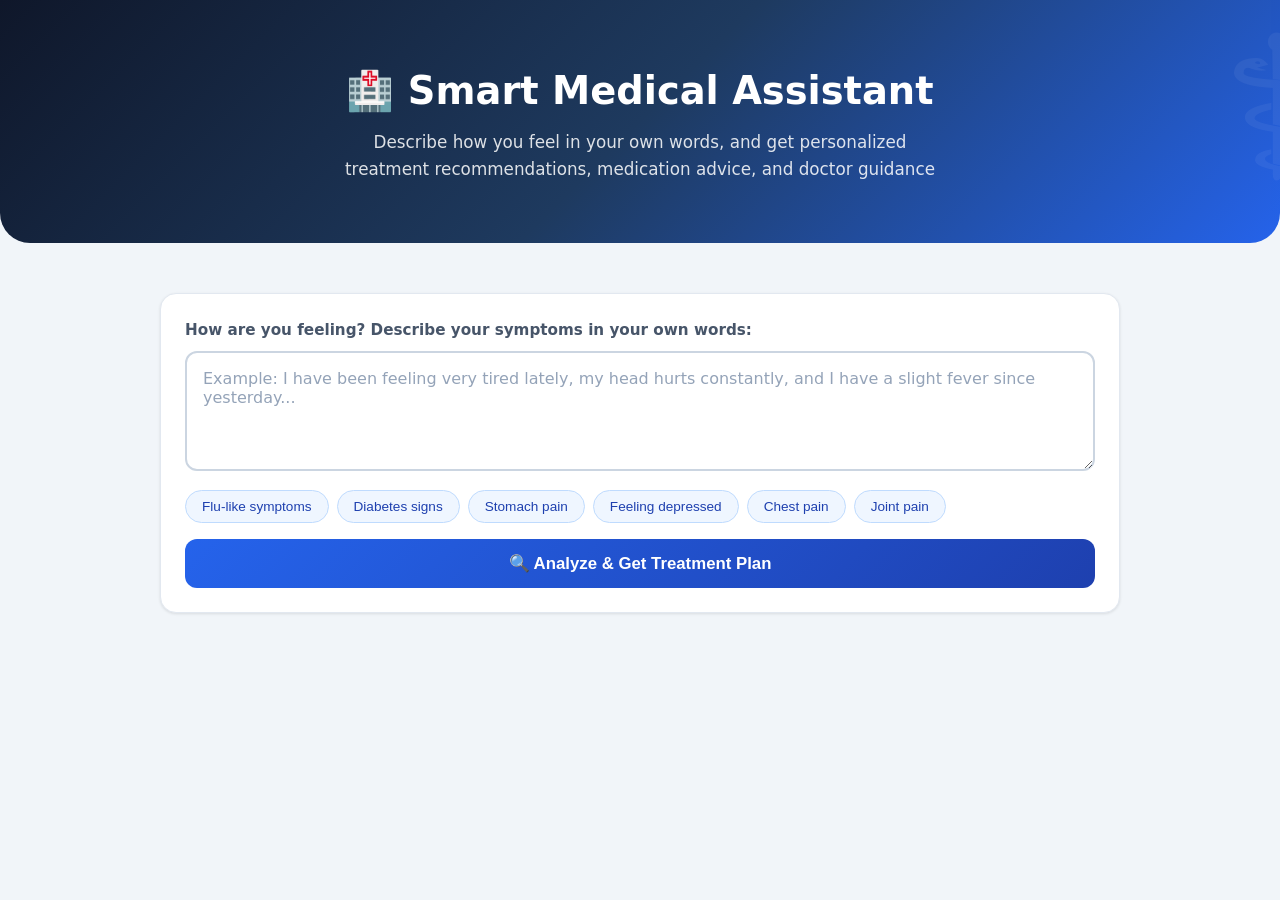
==== frontend/enhanced_demo.html @ 83e10270 "feat: enhanced medical assistant with medications, doctor recommendations, diet, home remedies, and " ====
<!DOCTYPE html>
<html lang="en">
<head>
    <meta charset="UTF-8">
    <meta name="viewport" content="width=device-width, initial-scale=1.0">
    <title>Smart Medical Assistant - Enhanced</title>
    <style>
        * { margin: 0; padding: 0; box-sizing: border-box; }
        body { font-family: 'Segoe UI', system-ui, -apple-system, sans-serif; background: #f1f5f9; color: #1e293b; line-height: 1.6; }
        .container { max-width: 1000px; margin: 0 auto; padding: 20px; }
        
        header { text-align: center; padding: 40px 20px; background: linear-gradient(135deg, #0f172a 0%, #1e3a5f 50%, #2563eb 100%); color: white; border-radius: 0 0 30px 30px; margin-bottom: 30px; position: relative; overflow: hidden; }
        header::before { content: '⚕'; position: absolute; font-size: 200px; opacity: 0.05; top: -50px; right: -50px; }
        header h1 { font-size: 2.4rem; margin-bottom: 8px; font-weight: 700; }
        header p { font-size: 1.05rem; opacity: 0.85; max-width: 600px; margin: 0 auto; }
        
        .card { background: white; border-radius: 16px; padding: 24px; box-shadow: 0 1px 3px rgba(0,0,0,0.1); margin-bottom: 20px; border: 1px solid #e2e8f0; }
        .card h2 { font-size: 1.3rem; color: #0f172a; margin-bottom: 16px; display: flex; align-items: center; gap: 8px; }
        .card h2 .icon { font-size: 1.5rem; }
        
        .input-section label { display: block; font-weight: 600; margin-bottom: 8px; color: #475569; font-size: 0.95rem; }
        .input-section textarea { width: 100%; padding: 16px; border: 2px solid #cbd5e1; border-radius: 12px; font-size: 1rem; resize: vertical; min-height: 120px; transition: all 0.2s; font-family: inherit; }
        .input-section textarea:focus { outline: none; border-color: #2563eb; box-shadow: 0 0 0 3px rgba(37,99,235,0.1); }
        .input-section textarea::placeholder { color: #94a3b8; }
        
        .examples { display: flex; gap: 8px; flex-wrap: wrap; margin-top: 12px; }
        .example-chip { background: #eff6ff; color: #1e40af; padding: 8px 16px; border-radius: 20px; font-size: 0.85rem; cursor: pointer; border: 1px solid #bfdbfe; transition: all 0.2s; font-weight: 500; }
        .example-chip:hover { background: #dbeafe; transform: translateY(-2px); box-shadow: 0 4px 12px rgba(37,99,235,0.15); }
        
        .btn { display: inline-flex; align-items: center; justify-content: center; gap: 8px; padding: 14px 32px; border: none; border-radius: 12px; font-size: 1.05rem; font-weight: 600; cursor: pointer; transition: all 0.2s; margin-top: 16px; width: 100%; }
        .btn-primary { background: linear-gradient(135deg, #2563eb, #1e40af); color: white; }
        .btn-primary:hover { transform: translateY(-2px); box-shadow: 0 10px 25px -5px rgba(37,99,235,0.4); }
        .btn:active { transform: translateY(0); }
        
        .loading { display: none; text-align: center; padding: 50px 20px; }
        .spinner { width: 56px; height: 56px; border: 4px solid #e2e8f0; border-top-color: #2563eb; border-radius: 50%; animation: spin 1s linear infinite; margin: 0 auto 20px; }
        @keyframes spin { to { transform: rotate(360deg); } }
        .loading p { color: #64748b; font-size: 1rem; }
        .loading-dots::after { content: ''; animation: dots 1.5s infinite; }
        @keyframes dots { 0%, 20% { content: '.'; } 40% { content: '..'; } 60%, 100% { content: '...'; } }
        
        .results { display: none; }
        
        .symptom-tag { display: inline-block; background: #eff6ff; color: #1e40af; padding: 6px 14px; border-radius: 20px; font-size: 0.9rem; margin: 4px; font-weight: 500; border: 1px solid #bfdbfe; }
        
        .urgency { padding: 20px; border-radius: 14px; margin-bottom: 20px; font-weight: 600; font-size: 1.05rem; display: flex; align-items: center; gap: 12px; }
        .urgency-caution { background: #d1fae5; color: #065f46; border: 1px solid #a7f3d0; }
        .urgency-warning { background: #fef3c7; color: #92400e; border: 1px solid #fde68a; }
        .urgency-urgent { background: #fee2e2; color: #991b1b; border: 1px solid #fecaca; }
        .urgency-info { background: #e0f2fe; color: #0369a1; border: 1px solid #bae6fd; }
        .urgency .icon { font-size: 1.5rem; }
        
        .prediction-list { display: flex; flex-direction: column; gap: 12px; }
        .prediction-item { display: flex; align-items: center; padding: 16px; border-radius: 14px; background: #f8fafc; border: 1px solid #e2e8f0; transition: all 0.2s; cursor: pointer; }
        .prediction-item:hover { border-color: #2563eb; background: #eff6ff; }
        .prediction-item.top { border: 2px solid #2563eb; background: linear-gradient(135deg, #eff6ff, #dbeafe); }
        .prediction-rank { width: 40px; height: 40px; border-radius: 50%; display: flex; align-items: center; justify-content: center; font-weight: 700; color: white; margin-right: 16px; font-size: 1rem; flex-shrink: 0; background: #94a3b8; }
        .prediction-rank.top { background: linear-gradient(135deg, #2563eb, #1e40af); box-shadow: 0 4px 12px rgba(37,99,235,0.3); }
        .prediction-info { flex: 1; min-width: 0; }
        .prediction-name { font-weight: 700; font-size: 1.15rem; color: #0f172a; }
        .prediction-severity { font-size: 0.85rem; margin-top: 4px; font-weight: 500; }
        .severity-Mild { color: #059669; }
        .severity-Moderate { color: #d97706; }
        .severity-Severe { color: #dc2626; }
        .severity-Chronic { color: #7c3aed; }
        .confidence-bar { width: 120px; height: 10px; background: #e2e8f0; border-radius: 5px; overflow: hidden; flex-shrink: 0; }
        .confidence-fill { height: 100%; border-radius: 5px; transition: width 0.8s ease-out; }
        .confidence-value { font-size: 0.9rem; font-weight: 700; color: #2563eb; margin-left: 10px; min-width: 45px; text-align: right; }
        
        .medication-card { background: #f0fdf4; border: 1px solid #bbf7d0; border-radius: 12px; padding: 16px; margin-bottom: 12px; }
        .medication-card h4 { color: #15803d; margin-bottom: 10px; font-size: 1rem; display: flex; align-items: center; gap: 8px; }
        .medication-table { width: 100%; border-collapse: collapse; font-size: 0.9rem; }
        .medication-table th { background: #dcfce7; color: #166534; padding: 10px; text-align: left; font-weight: 600; border-bottom: 2px solid #bbf7d0; }
        .medication-table td { padding: 10px; border-bottom: 1px solid #e2e8f0; }
        .medication-table tr:last-child td { border-bottom: none; }
        .medication-table .med-name { font-weight: 600; color: #0f172a; }
        .medication-table .med-dosage { color: #475569; font-size: 0.85rem; }
        .medication-table .med-notes { color: #64748b; font-size: 0.85rem; font-style: italic; }
        
        .doctor-card { background: #fef2f2; border: 1px solid #fecaca; border-radius: 12px; padding: 20px; margin-bottom: 16px; display: flex; align-items: flex-start; gap: 16px; }
        .doctor-card .doctor-icon { font-size: 2.5rem; flex-shrink: 0; }
        .doctor-card h4 { color: #991b1b; margin-bottom: 6px; font-size: 1.1rem; }
        .doctor-card p { color: #7f1d1d; font-size: 0.95rem; }
        .doctor-card .doctor-type { font-weight: 700; color: #dc2626; font-size: 1.15rem; margin-top: 4px; }
        
        .home-remedy-card { background: #fffbeb; border: 1px solid #fde68a; border-radius: 12px; padding: 16px; margin-bottom: 12px; }
        .home-remedy-card h4 { color: #92400e; margin-bottom: 10px; display: flex; align-items: center; gap: 8px; }
        .home-remedy-list { list-style: none; padding: 0; }
        .home-remedy-list li { padding: 8px 0; padding-left: 28px; position: relative; color: #451a03; font-size: 0.95rem; }
        .home-remedy-list li::before { content: '✓'; position: absolute; left: 0; color: #d97706; font-weight: 700; }
        
        .diet-card { display: grid; grid-template-columns: 1fr 1fr; gap: 16px; margin-bottom: 16px; }
        .diet-eat { background: #f0fdf4; border: 1px solid #bbf7d0; border-radius: 12px; padding: 16px; }
        .diet-eat h4 { color: #15803d; margin-bottom: 10px; display: flex; align-items: center; gap: 8px; }
        .diet-avoid { background: #fef2f2; border: 1px solid #fecaca; border-radius: 12px; padding: 16px; }
        .diet-avoid h4 { color: #991b1b; margin-bottom: 10px; display: flex; align-items: center; gap: 8px; }
        .diet-list { list-style: none; padding: 0; font-size: 0.9rem; }
        .diet-list li { padding: 4px 0; padding-left: 20px; position: relative; }
        .diet-eat .diet-list li::before { content: '✓'; position: absolute; left: 0; color: #16a34a; font-weight: 700; }
        .diet-avoid .diet-list li::before { content: '✗'; position: absolute; left: 0; color: #dc2626; font-weight: 700; }
        
        .description-card { background: #eff6ff; border: 1px solid #bfdbfe; border-radius: 12px; padding: 16px; margin-bottom: 16px; }
        .description-card h4 { color: #1e40af; margin-bottom: 8px; }
        .description-card p { color: #1e3a8a; font-size: 0.95rem; }
        
        .precautions-card { background: #f8fafc; border: 1px solid #e2e8f0; border-radius: 12px; padding: 16px; margin-bottom: 16px; }
        .precautions-card h4 { color: #475569; margin-bottom: 10px; display: flex; align-items: center; gap: 8px; }
        .precautions-list { display: flex; flex-wrap: wrap; gap: 8px; }
        .precaution-tag { background: #f1f5f9; color: #475569; padding: 6px 12px; border-radius: 20px; font-size: 0.85rem; border: 1px solid #e2e8f0; }
        
        .risk-factors { background: #faf5ff; border: 1px solid #e9d5ff; border-radius: 12px; padding: 16px; margin-bottom: 16px; }
        .risk-factors h4 { color: #7c3aed; margin-bottom: 10px; display: flex; align-items: center; gap: 8px; }
        .risk-factors-list { display: flex; flex-wrap: wrap; gap: 8px; }
        .risk-tag { background: #f3e8ff; color: #6b21a8; padding: 6px 12px; border-radius: 20px; font-size: 0.85rem; }
        
        .disclaimer { background: #fef2f2; border: 1px solid #fecaca; border-radius: 14px; padding: 20px; color: #991b1b; font-size: 0.95rem; text-align: center; margin-top: 20px; line-height: 1.7; }
        .disclaimer strong { display: block; margin-bottom: 6px; font-size: 1.05rem; }
        
        .no-symptoms { text-align: center; padding: 40px; color: #64748b; }
        .no-symptoms .icon { font-size: 3rem; margin-bottom: 12px; }
        
        .section-title { font-size: 0.75rem; text-transform: uppercase; letter-spacing: 0.05em; color: #94a3b8; font-weight: 600; margin-bottom: 12px; }
        
        .empty-state { text-align: center; padding: 60px 20px; color: #94a3b8; }
        .empty-state .icon { font-size: 4rem; margin-bottom: 16px; }
        .empty-state h3 { color: #64748b; margin-bottom: 8px; }
        .empty-state p { max-width: 400px; margin: 0 auto; }
        
        @media (max-width: 768px) {
            .diet-card { grid-template-columns: 1fr; }
            .prediction-item { flex-wrap: wrap; }
            .confidence-bar { order: 3; width: 100%; margin-top: 8px; }
            .confidence-value { order: 4; margin-left: 0; margin-top: 4px; }
            header h1 { font-size: 1.8rem; }
        }
    </style>
</head>
<body>
    <header>
        <div class="container">
            <h1>🏥 Smart Medical Assistant</h1>
            <p>Describe how you feel in your own words, and get personalized treatment recommendations, medication advice, and doctor guidance</p>
        </div>
    </header>

    <div class="container">
        <!-- Input Section -->
        <div class="card input-section">
            <label for="symptomInput">How are you feeling? Describe your symptoms in your own words:</label>
            <textarea id="symptomInput" placeholder="Example: I have been feeling very tired lately, my head hurts constantly, and I have a slight fever since yesterday..."></textarea>
            <div class="examples">
                <button class="example-chip" onclick="setExample('I have a high fever, severe headache, and my body aches all over. I feel very weak and tired.')">Flu-like symptoms</button>
                <button class="example-chip" onclick="setExample('I feel very thirsty all the time, I urinate a lot, and I have lost weight without trying. I also feel tired constantly.')">Diabetes signs</button>
                <button class="example-chip" onclick="setExample('I have severe pain in the lower right side of my stomach, I feel nauseous and I vomited twice. I also have a fever.')">Stomach pain</button>
                <button class="example-chip" onclick="setExample('I feel very sad all the time, I have no energy, I cannot sleep well, and I have lost interest in everything I used to enjoy.')">Feeling depressed</button>
                <button class="example-chip" onclick="setExample('I have chest pain, I feel like I cannot breathe properly, and my heart is beating very fast. I also feel dizzy.')">Chest pain</button>
                <button class="example-chip" onclick="setExample('My joints are swollen and painful, especially in the morning. My knees and hands hurt when I move them.')">Joint pain</button>
            </div>
            <button class="btn btn-primary" onclick="analyze()">🔍 Analyze & Get Treatment Plan</button>
        </div>

        <!-- Loading -->
        <div class="loading" id="loading">
            <div class="spinner"></div>
            <p>Analyzing your symptoms with AI<span class="loading-dots"></span></p>
            <p style="font-size: 0.85rem; margin-top: 8px;">Extracting symptoms, matching conditions, generating treatment recommendations</p>
        </div>

        <!-- Results -->
        <div class="results" id="results">
            <!-- Extracted Symptoms -->
            <div class="card">
                <h2><span class="icon">📝</span> Extracted Symptoms</h2>
                <div id="extractedSymptoms"></div>
                <p id="symptomConfidence" style="margin-top:12px;color:#64748b;font-size:0.9rem;"></p>
            </div>

            <!-- Urgency Alert -->
            <div id="urgencyAlert"></div>

            <!-- Top Prediction with Full Details -->
            <div class="card" id="topPredictionCard">
                <div class="section-title">Most Likely Condition</div>
                <div id="topPrediction"></div>
            </div>

            <!-- Medications -->
            <div class="card" id="medicationsCard">
                <h2><span class="icon">💊</span> Recommended Medications</h2>
                <p style="color:#64748b;font-size:0.85rem;margin-bottom:16px;">⚠️ Always consult a doctor before taking any medication. Dosages are for adults unless specified otherwise.</p>
                <div id="medicationsContent"></div>
            </div>

            <!-- Doctor Recommendation -->
            <div class="card" id="doctorCard">
                <h2><span class="icon">👨‍⚕️</span> Recommended Doctor</h2>
                <div id="doctorContent"></div>
            </div>

            <!-- Home Remedies -->
            <div class="card" id="homeRemediesCard">
                <h2><span class="icon">🏠</span> Home Remedies & Self-Care</h2>
                <div id="homeRemediesContent"></div>
            </div>

            <!-- Diet -->
            <div class="card" id="dietCard">
                <h2><span class="icon">🍎</span> Dietary Recommendations</h2>
                <div id="dietContent"></div>
            </div>

            <!-- Description & Precautions -->
            <div class="card" id="detailsCard">
                <h2><span class="icon">ℹ️</span> About This Condition</h2>
                <div id="detailsContent"></div>
            </div>

            <!-- All Predictions -->
            <div class="card" id="allPredictionsCard">
                <h2><span class="icon">📊</span> Other Possible Conditions</h2>
                <div id="allPredictions"></div>
            </div>

            <!-- Disclaimer -->
            <div class="disclaimer">
                <strong>⚠️ Medical Disclaimer</strong>
                This is an AI-powered preliminary assessment for educational purposes only. It is NOT a medical diagnosis. The medication recommendations provided are general information and should NOT be taken without consulting a qualified healthcare professional. Always seek medical advice before starting any treatment. In case of emergency, call your local emergency services immediately.
            </div>
        </div>
    </div>

<script>
const MEDICAL_DATA = {"metadata": {"source": "Kaggle (AI Health Guard, Disease and Symptoms, Medical Data) + GitHub (Medicare, Disease Prediction, ChatDoctor) + Medical References", "total_diseases": 40, "symptom_categories": 70, "last_updated": "2024"}, "diseases": {"Common Cold": {"symptoms": ["runny nose", "sneezing", "sore throat", "cough", "mild fever", "headache", "congestion", "watery eyes", "fatigue"], "severity": "Mild", "description": "A viral infection of the upper respiratory tract. Usually self-limiting within 7-10 days.", "medications": [{"name": "Paracetamol (Acetaminophen)", "dosage": "500mg", "frequency": "Every 4-6 hours", "max_per_day": "4g", "duration": "3-5 days", "notes": "For fever and headache relief"}, {"name": "Pseudoephedrine", "dosage": "60mg", "frequency": "Every 4-6 hours", "max_per_day": "240mg", "duration": "3-5 days", "notes": "For nasal congestion"}, {"name": "Dextromethorphan", "dosage": "10-20mg", "frequency": "Every 4 hours", "max_per_day": "120mg", "duration": "3-5 days", "notes": "For cough suppression"}, {"name": "Vitamin C", "dosage": "1000mg", "frequency": "Once daily", "max_per_day": "2000mg", "duration": "7-10 days", "notes": "Immune system support"}], "home_remedies": ["Drink warm fluids (ginger tea, honey lemon water)", "Gargle with warm salt water 3-4 times daily", "Use humidifier or steam inhalation", "Get plenty of rest (8-10 hours sleep)", "Stay hydrated (8-10 glasses of water daily)"], "diet": {"eat": ["Chicken soup", "Ginger tea", "Honey", "Citrus fruits", "Garlic", "Turmeric milk", "Warm broths"], "avoid": ["Dairy products (may increase mucus)", "Fried foods", "Sugary drinks", "Alcohol", "Cold beverages"]}, "doctor_type": "General Practitioner (GP)", "urgency_rules": {"see_doctor_if": ["Fever > 39°C for >3 days", "Symptoms > 10 days", "Difficulty breathing", "Chest pain", "Severe headache"], "emergency_if": ["High fever with confusion", "Difficulty breathing", "Chest tightness"]}, "precautions": ["Wash hands frequently", "Cover mouth when coughing", "Avoid close contact", "Stay hydrated", "Rest"], "risk_factors": ["Seasonal changes", "Weak immune system", "Stress", "Lack of sleep"], "age_groups": ["Children", "Adults", "Elderly"]}, "Flu": {"symptoms": ["high fever", "chills", "body aches", "fatigue", "headache", "sore throat", "cough", "weakness", "runny nose"], "severity": "Moderate", "description": "Influenza is a contagious respiratory illness caused by influenza viruses. More severe than common cold.", "medications": [{"name": "Oseltamivir (Tamiflu)", "dosage": "75mg", "frequency": "Twice daily", "max_per_day": "150mg", "duration": "5 days", "notes": "Antiviral - best within 48 hours of onset"}, {"name": "Paracetamol (Acetaminophen)", "dosage": "500mg", "frequency": "Every 4-6 hours", "max_per_day": "4g", "duration": "5-7 days", "notes": "For fever and body aches"}, {"name": "Ibuprofen", "dosage": "400mg", "frequency": "Every 6-8 hours", "max_per_day": "1200mg", "duration": "5-7 days", "notes": "For body aches and fever"}, {"name": "Zinc lozenges", "dosage": "10-15mg", "frequency": "Every 2-3 hours", "max_per_day": "100mg", "duration": "5-7 days", "notes": "May reduce duration if started early"}], "home_remedies": ["Stay in bed and rest completely for 3-5 days", "Drink warm fluids every 2 hours", "Inhale steam with eucalyptus oil", "Apply warm compress for body aches", "Honey and lemon in warm water for throat"], "diet": {"eat": ["Chicken soup/broth", "Ginger tea", "Garlic", "Citrus fruits", "Leafy greens", "Yogurt (probiotics)", "Warm water"], "avoid": ["Alcohol", "Caffeine", "Processed foods", "Dairy if mucus increases", "Cold drinks"]}, "doctor_type": "General Practitioner / Infectious Disease Specialist", "urgency_rules": {"see_doctor_if": ["Fever > 39°C for >3 days", "Symptoms worsening after 5 days", "Dehydration signs", "Underlying conditions (diabetes, heart disease)"], "emergency_if": ["Difficulty breathing or shortness of breath", "Chest pain", "Confusion or altered mental state", "Severe weakness", "Bluish lips or face"]}, "precautions": ["Annual flu vaccination", "Hand hygiene", "Avoid crowds during outbreaks", "Wear mask if coughing", "Stay home when sick"], "risk_factors": ["Age >65 or <5", "Pregnancy", "Chronic conditions", "Immunocompromised", "Healthcare workers"], "age_groups": ["Children", "Adults", "Elderly"]}, "COVID-19": {"symptoms": ["fever", "dry cough", "fatigue", "loss of taste", "loss of smell", "shortness of breath", "muscle aches", "sore throat", "headache", "chills"], "severity": "Severe", "description": "Coronavirus disease caused by SARS-CoV-2. Range from mild to severe respiratory illness.", "medications": [{"name": "Paracetamol (Acetaminophen)", "dosage": "500mg", "frequency": "Every 4-6 hours", "max_per_day": "4g", "duration": "As needed", "notes": "For fever and body aches"}, {"name": "Vitamin D3", "dosage": "2000-4000 IU", "frequency": "Once daily", "max_per_day": "4000 IU", "duration": "14 days", "notes": "Immune support"}, {"name": "Vitamin C", "dosage": "1000mg", "frequency": "Twice daily", "max_per_day": "2000mg", "duration": "14 days", "notes": "Antioxidant support"}, {"name": "Zinc", "dosage": "25-50mg", "frequency": "Once daily", "max_per_day": "50mg", "duration": "14 days", "notes": "Immune function"}], "home_remedies": ["Complete isolation for 5-7 days minimum", "Monitor oxygen levels with pulse oximeter (seek help if <92%)", "Sleep on stomach (prone position) for breathing", "Steam inhalation 3-4 times daily", "Gargle with warm salt water for throat"], "diet": {"eat": ["High protein foods (eggs, fish, chicken)", "Citrus fruits", "Ginger tea", "Turmeric milk", "Warm soups", "Nuts and seeds"], "avoid": ["Alcohol", "Smoking", "Processed foods", "Excessive sugar", "Cold drinks"]}, "doctor_type": "General Practitioner / Pulmonologist / Infectious Disease Specialist", "urgency_rules": {"see_doctor_if": ["Fever > 3 days", "Persistent cough > 2 weeks", "Underlying health conditions", "Pregnancy", "Age >60"], "emergency_if": ["Difficulty breathing", "Chest pain/pressure", "Confusion", "Inability to stay awake", "Bluish lips/face", "Oxygen saturation <92%"]}, "precautions": ["Vaccination", "Mask wearing", "Social distancing", "Hand hygiene", "Avoid crowded indoor spaces"], "risk_factors": ["Age >60", "Obesity", "Diabetes", "Heart disease", "Immunocompromised", "Pregnancy"], "age_groups": ["All ages - higher risk in elderly"]}, "Diabetes": {"symptoms": ["frequent urination", "excessive thirst", "unexplained weight loss", "fatigue", "blurred vision", "slow healing wounds", "numbness in extremities", "increased hunger"], "severity": "Chronic", "description": "Chronic condition affecting how the body processes blood sugar (glucose). Type 1 or Type 2.", "medications": [{"name": "Metformin", "dosage": "500mg", "frequency": "Twice daily with meals", "max_per_day": "2000mg", "duration": "Long-term", "notes": "First-line for Type 2 diabetes"}, {"name": "Glipizide", "dosage": "5mg", "frequency": "Once daily before breakfast", "max_per_day": "40mg", "duration": "Long-term", "notes": "Stimulates insulin release"}, {"name": "Insulin (if prescribed)", "dosage": "As prescribed", "frequency": "As prescribed", "max_per_day": "As prescribed", "duration": "Long-term", "notes": "For Type 1 or advanced Type 2"}, {"name": "Alpha-lipoic acid", "dosage": "600mg", "frequency": "Once daily", "max_per_day": "1200mg", "duration": "Long-term", "notes": "For nerve pain (neuropathy)"}], "home_remedies": ["Monitor blood glucose daily (fasting and post-meal)", "Exercise 30 minutes daily (walking, swimming)", "Maintain healthy weight (BMI 18.5-24.9)", "Check feet daily for cuts or sores", "Get 7-8 hours of quality sleep"], "diet": {"eat": ["Whole grains (oats, brown rice)", "Leafy greens", "Lean proteins (fish, chicken)", "Legumes", "Nuts (almonds, walnuts)", "Low-fat dairy", "Non-starchy vegetables"], "avoid": ["Sugary foods and drinks", "White bread/pasta", "Fried foods", "Fruit juices", "Processed snacks", "High-carb foods", "Alcohol"]}, "doctor_type": "Endocrinologist / Diabetologist", "urgency_rules": {"see_doctor_if": ["Blood sugar >250mg/dL or <70mg/dL", "Ketones in urine", "Frequent infections", "Vision changes", "Numbness/tingling in feet"], "emergency_if": ["Blood sugar >400mg/dL", "Signs of diabetic ketoacidosis (nausea, vomiting, abdominal pain, fruity breath)", "Severe dehydration", "Confusion or loss of consciousness"]}, "precautions": ["Regular blood sugar monitoring", "Balanced diet", "Regular exercise", "Foot care", "Annual eye exams", "Dental checkups"], "risk_factors": ["Family history", "Obesity", "Sedentary lifestyle", "Age >45", "PCOS", "Gestational diabetes history"], "age_groups": ["Adults (Type 2)", "Can occur at any age (Type 1)"]}, "Hypertension": {"symptoms": ["headache", "dizziness", "shortness of breath", "chest pain", "nosebleeds", "vision problems", "flushing", "irregular heartbeat"], "severity": "Chronic", "description": "High blood pressure (≥130/80 mmHg) that can lead to heart disease, stroke, and kidney failure.", "medications": [{"name": "Amlodipine", "dosage": "5mg", "frequency": "Once daily", "max_per_day": "10mg", "duration": "Long-term", "notes": "Calcium channel blocker"}, {"name": "Lisinopril", "dosage": "10mg", "frequency": "Once daily", "max_per_day": "40mg", "duration": "Long-term", "notes": "ACE inhibitor"}, {"name": "Losartan", "dosage": "50mg", "frequency": "Once daily", "max_per_day": "100mg", "duration": "Long-term", "notes": "ARB - if ACE inhibitor causes cough"}, {"name": "Hydrochlorothiazide", "dosage": "12.5-25mg", "frequency": "Once daily", "max_per_day": "50mg", "duration": "Long-term", "notes": "Diuretic - reduces fluid retention"}], "home_remedies": ["Monitor blood pressure daily at home", "Reduce salt intake to <5g/day", "Exercise 150 minutes/week (moderate intensity)", "Practice deep breathing/meditation for stress", "Maintain healthy weight (lose 5-10% if overweight)"], "diet": {"eat": ["DASH diet foods", "Leafy greens (spinach, kale)", "Bananas (potassium)", "Oats", "Garlic", "Beetroot", "Fatty fish (salmon, mackerel)", "Berries"], "avoid": ["Salt (sodium >5g/day)", "Processed foods", "Canned soups", "Pickles", "Alcohol", "Caffeine (excessive)", "Red meat", "Fried foods"]}, "doctor_type": "Cardiologist / General Physician", "urgency_rules": {"see_doctor_if": ["BP >140/90 consistently", "Headaches becoming frequent", "Vision changes", "New chest discomfort"], "emergency_if": ["BP >180/120 (Hypertensive crisis)", "Chest pain", "Severe headache with confusion", "Shortness of breath", "Seizures"]}, "precautions": ["Regular BP monitoring", "Low sodium diet", "Regular exercise", "Weight management", "Limit alcohol", "Stress management"], "risk_factors": ["Family history", "Obesity", "High salt intake", "Sedentary lifestyle", "Smoking", "Age >55", "Chronic kidney disease", "Sleep apnea"], "age_groups": ["Adults >30", "Elderly"]}, "Migraine": {"symptoms": ["severe headache", "nausea", "vomiting", "sensitivity to light", "sensitivity to sound", "visual aura", "throbbing pain", "neck stiffness"], "severity": "Moderate", "description": "Neurological condition with recurrent moderate to severe headaches, often one-sided.", "medications": [{"name": "Sumatriptan", "dosage": "50-100mg", "frequency": "At onset of migraine", "max_per_day": "200mg", "duration": "As needed", "notes": "Triptan - best taken at first sign"}, {"name": "Ibuprofen", "dosage": "400mg", "frequency": "At onset", "max_per_day": "1200mg", "duration": "As needed", "notes": "NSAID for pain relief"}, {"name": "Prochlorperazine", "dosage": "5mg", "frequency": "For nausea", "max_per_day": "15mg", "duration": "As needed", "notes": "Anti-nausea"}, {"name": "Magnesium supplement", "dosage": "400mg", "frequency": "Daily", "max_per_day": "400mg", "duration": "Long-term", "notes": "Prevention - may reduce frequency"}], "home_remedies": ["Lie down in a dark, quiet room immediately", "Apply cold or warm compress to head/neck", "Drink caffeine (coffee/tea) at onset - may help", "Massage temples and neck muscles", "Practice relaxation techniques (deep breathing)"], "diet": {"eat": ["Magnesium-rich foods (spinach, almonds)", "Ginger (anti-nausea)", "Whole grains", "Hydrating foods (cucumber, watermelon)", "Omega-3 fatty fish"], "avoid": ["Aged cheeses", "Chocolate", "Caffeine (excessive or withdrawal)", "Alcohol (especially red wine)", "Processed meats (nitrates)", "Monosodium glutamate (MSG)", "Artificial sweeteners", "Skipped meals"]}, "doctor_type": "Neurologist", "urgency_rules": {"see_doctor_if": ["Migraines >4 times/month", "New onset after age 50", "Migraines lasting >72 hours", "Aura symptoms lasting >1 hour"], "emergency_if": ["Thunderclap headache (sudden, worst ever)", "Headache with fever and stiff neck", "Headache after head injury", "Headache with confusion, weakness, or vision loss"]}, "precautions": ["Identify and avoid triggers", "Regular sleep schedule", "Stay hydrated", "Manage stress", "Limit caffeine", "Regular exercise"], "risk_factors": ["Family history", "Female gender", "Hormonal changes", "Stress", "Certain foods", "Sleep changes"], "age_groups": ["Adults 20-40", "Women more common"]}, "Asthma": {"symptoms": ["wheezing", "shortness of breath", "chest tightness", "coughing", "difficulty breathing", "rapid breathing", "trouble sleeping due to breathing"], "severity": "Chronic", "description": "Chronic respiratory condition with airway inflammation and constriction, causing breathing difficulty.", "medications": [{"name": "Albuterol (Rescue inhaler)", "dosage": "90mcg", "frequency": "2 puffs every 4-6 hours as needed", "max_per_day": "12 puffs", "duration": "As needed", "notes": "Quick relief for acute attacks"}, {"name": "Fluticasone (Controller inhaler)", "dosage": "44-220mcg", "frequency": "2 puffs twice daily", "max_per_day": "As prescribed", "duration": "Long-term", "notes": "Corticosteroid - prevents attacks"}, {"name": "Montelukast", "dosage": "10mg", "frequency": "Once daily at bedtime", "max_per_day": "10mg", "duration": "Long-term", "notes": "Leukotriene receptor antagonist"}, {"name": "Prednisone (for severe attacks)", "dosage": "40mg", "frequency": "Once daily for 5 days", "max_per_day": "60mg", "duration": "Short course only", "notes": "Oral corticosteroid - emergency use"}], "home_remedies": ["Use peak flow meter daily to monitor lung function", "Practice diaphragmatic breathing exercises", "Use air purifier with HEPA filter", "Keep humidity at 30-50%", "Avoid tobacco smoke completely"], "diet": {"eat": ["Foods rich in vitamin C (citrus, bell peppers)", "Vitamin E (nuts, seeds)", "Omega-3 fatty fish", "Magnesium-rich foods", "Apples (quercetin)", "Ginger (anti-inflammatory)"], "avoid": ["Sulfites (preserved foods, wine)", "Dairy (if increases mucus)", "Foods causing allergies", "Cold beverages during attacks", "Fried foods"]}, "doctor_type": "Pulmonologist / Allergist", "urgency_rules": {"see_doctor_if": ["Using rescue inhaler >2 times/week", "Nighttime symptoms >2 times/month", "Asthma interfering with daily activities", "Peak flow <80% of personal best"], "emergency_if": ["Severe shortness of breath", "Lips/fingernails turning blue", "Cannot speak full sentences", "Rescue inhaler not helping after 15 minutes", "Chest feels tight and won't relax"]}, "precautions": ["Always carry rescue inhaler", "Avoid known triggers", "Get flu vaccine annually", "Regular checkups", "Use controller medication daily"], "risk_factors": ["Family history", "Allergies", "Obesity", "Smoking/exposure", "Air pollution", "Respiratory infections as child"], "age_groups": ["Children", "Adults"]}, "Pneumonia": {"symptoms": ["high fever", "chills", "productive cough", "chest pain", "shortness of breath", "rapid breathing", "fatigue", "confusion", "sweating", "loss of appetite"], "severity": "Severe", "description": "Infection causing inflammation in air sacs of the lungs, which may fill with fluid or pus.", "medications": [{"name": "Amoxicillin", "dosage": "500mg", "frequency": "Three times daily", "max_per_day": "3g", "duration": "7-10 days", "notes": "First-line antibiotic for bacterial pneumonia"}, {"name": "Azithromycin", "dosage": "500mg", "frequency": "Once daily", "max_per_day": "500mg", "duration": "5 days", "notes": "For atypical pneumonia or penicillin allergy"}, {"name": "Paracetamol", "dosage": "500mg", "frequency": "Every 4-6 hours", "max_per_day": "4g", "duration": "As needed", "notes": "For fever and chest pain"}, {"name": "Guaifenesin", "dosage": "200-400mg", "frequency": "Every 4 hours", "max_per_day": "2400mg", "duration": "7-10 days", "notes": "Expectorant - helps clear mucus"}], "home_remedies": ["Complete bed rest for 5-7 days", "Drink fluids to thin mucus (warm water, herbal tea)", "Use humidifier or steam inhalation", "Sleep with head elevated (2-3 pillows)", "Deep breathing exercises every 2 hours while awake"], "diet": {"eat": ["High protein foods (eggs, lean meat)", "Warm soups and broths", "Citrus fruits (vitamin C)", "Garlic (antibacterial)", "Ginger tea", "Honey in warm water"], "avoid": ["Cold beverages", "Dairy if mucus increases", "Alcohol", "Smoking", "Fried/greasy foods", "Sugary foods"]}, "doctor_type": "Pulmonologist / General Physician", "urgency_rules": {"see_doctor_if": ["Fever >39°C for >3 days", "Cough with blood", "Chest pain worsening", "Age >65 or <5", "Existing lung/heart conditions"], "emergency_if": ["Severe difficulty breathing", "Bluish lips or face", "Confusion or altered mental state", "Very low blood pressure", "Rapid heart rate >120"]}, "precautions": ["Pneumococcal vaccination", "Flu vaccination", "Hand hygiene", "Avoid smoking", "Strengthen immune system"], "risk_factors": ["Age >65 or <2", "Chronic lung disease", "Diabetes", "Heart disease", "Immunocompromised", "Smoking"], "age_groups": ["Elderly", "Young children", "Adults with risk factors"]}, "Appendicitis": {"symptoms": ["severe abdominal pain (lower right)", "nausea", "vomiting", "loss of appetite", "fever", "constipation", "abdominal bloating", "rebound tenderness"], "severity": "Severe", "description": "Inflammation of the appendix. Medical emergency requiring prompt surgical removal.", "medications": [{"name": "Note: Surgery is primary treatment", "dosage": "N/A", "frequency": "N/A", "max_per_day": "N/A", "duration": "N/A", "notes": "Appendectomy (surgical removal) is required"}, {"name": "IV antibiotics (pre/post surgery)", "dosage": "As prescribed", "frequency": "As prescribed", "max_per_day": "As prescribed", "duration": "3-7 days", "notes": "Cefotaxime + Metronidazole typically"}, {"name": "Paracetamol (for pain pre-surgery)", "dosage": "500mg", "frequency": "Every 6 hours", "max_per_day": "3g", "duration": "Until surgery", "notes": "Avoid NSAIDs before surgery"}, {"name": "Morphine (hospital setting)", "dosage": "As prescribed", "frequency": "As prescribed", "max_per_day": "As prescribed", "duration": "Hospital only", "notes": "For severe pain control"}], "home_remedies": ["DO NOT attempt home treatment - this is a medical emergency", "Do NOT eat or drink (nil per os) if appendicitis suspected", "Do NOT take laxatives or enemas", "Do NOT apply heat to abdomen", "Go to emergency room immediately"], "diet": {"eat": ["Nothing until surgery", "Post-surgery: clear liquids, then soft foods", "Gradual return to normal diet"], "avoid": ["All food/drink before surgery", "Heavy foods post-surgery (first 48 hours)", "Constipating foods", "Alcohol"]}, "doctor_type": "General Surgeon / Emergency Medicine", "urgency_rules": {"see_doctor_if": ["GO TO EMERGENCY ROOM IMMEDIATELY"], "emergency_if": ["Severe abdominal pain especially lower right", "Fever with abdominal pain", "Nausea/vomiting with severe abdominal pain", "Rigid abdomen"]}, "precautions": ["Seek immediate medical attention", "Do not delay", "Do not eat or drink", "No home remedies"], "risk_factors": ["Age 10-30", "Male", "Family history"], "age_groups": ["Children", "Young adults"]}, "Depression": {"symptoms": ["persistent sadness", "loss of interest", "fatigue", "sleep changes", "appetite changes", "difficulty concentrating", "feelings of worthlessness", "thoughts of death", "anxiety", "irritability"], "severity": "Moderate", "description": "Mood disorder causing persistent sadness and loss of interest, affecting daily functioning.", "medications": [{"name": "Sertraline (SSRI)", "dosage": "50mg", "frequency": "Once daily morning", "max_per_day": "200mg", "duration": "6-12 months minimum", "notes": "First-line antidepressant"}, {"name": "Escitalopram (SSRI)", "dosage": "10mg", "frequency": "Once daily morning", "max_per_day": "20mg", "duration": "6-12 months minimum", "notes": "Well-tolerated SSRI"}, {"name": "Bupropion (NDRI)", "dosage": "150mg", "frequency": "Once daily morning", "max_per_day": "450mg", "duration": "6-12 months minimum", "notes": "If sexual side effects from SSRIs"}, {"name": "Vitamin D3", "dosage": "2000 IU", "frequency": "Once daily", "max_per_day": "4000 IU", "duration": "Long-term", "notes": "May help seasonal depression"}], "home_remedies": ["Exercise 30 minutes daily (releases endorphins)", "Maintain regular sleep schedule (7-9 hours)", "Practice mindfulness meditation 10-20 min daily", "Journal thoughts and feelings daily", "Spend time outdoors in sunlight", "Connect with friends/family regularly"], "diet": {"eat": ["Omega-3 fatty fish (salmon, sardines)", "Dark leafy greens (folate)", "Nuts and seeds (magnesium)", "Berries (antioxidants)", "Whole grains", "Bananas (tryptophan)", "Dark chocolate (moderate)"], "avoid": ["Alcohol", "Excessive caffeine", "Sugar and processed foods", "Trans fats", "High-sodium foods"]}, "doctor_type": "Psychiatrist / Clinical Psychologist", "urgency_rules": {"see_doctor_if": ["Symptoms >2 weeks", "Interfering with work/relationships", "Sleep problems persistent", "Loss of appetite >1 week"], "emergency_if": ["Thoughts of self-harm or suicide", "Suicide plan or intent", "Unable to care for self", "Hearing voices or hallucinations", "Severe agitation or restlessness"]}, "precautions": ["Regular therapy sessions", "Medication compliance", "Social support", "Avoid alcohol", "Monitor mood changes", "Emergency contact available"], "risk_factors": ["Family history", "Trauma history", "Chronic illness", "Stressful life events", "Substance abuse", "Loneliness/isolation"], "age_groups": ["Adults", "Elderly", "Adolescents"]}, "Anxiety Disorder": {"symptoms": ["excessive worry", "restlessness", "irritability", "muscle tension", "sleep disturbances", "difficulty concentrating", "rapid heartbeat", "sweating", "panic attacks", "trembling"], "severity": "Moderate", "description": "Mental health condition with excessive and persistent worry, fear, and nervousness.", "medications": [{"name": "Sertraline (SSRI)", "dosage": "25-50mg", "frequency": "Once daily morning", "max_per_day": "200mg", "duration": "6-12 months", "notes": "First-line for anxiety"}, {"name": "Buspirone", "dosage": "5-10mg", "frequency": "Twice daily", "max_per_day": "60mg", "duration": "Long-term", "notes": "Non-benzodiazepine anxiolytic"}, {"name": "Propranolol (for physical symptoms)", "dosage": "10-40mg", "frequency": "Before anxiety-provoking situation", "max_per_day": "120mg", "duration": "As needed", "notes": "Beta-blocker for performance anxiety"}, {"name": "L-theanine supplement", "dosage": "200mg", "frequency": "Once or twice daily", "max_per_day": "400mg", "duration": "Long-term", "notes": "Natural amino acid for calmness"}], "home_remedies": ["Practice box breathing: 4-4-4-4 pattern", "Progressive muscle relaxation (PMR) daily", "Limit caffeine to <200mg/day (1-2 cups coffee)", "Regular aerobic exercise (30 min, 5x/week)", "Mindfulness meditation apps (Headspace, Calm)", "Journaling worries and challenging thoughts"], "diet": {"eat": ["Complex carbohydrates (oats, quinoa)", "Chamomile tea", "Green tea (L-theanine)", "Fatty fish (omega-3)", "Turmeric (anti-inflammatory)", "Brazil nuts (selenium)", "Yogurt (probiotics)"], "avoid": ["Caffeine (especially after 2pm)", "Alcohol", "Sugar spikes", "Processed foods", "Artificial sweeteners", "High-sodium foods"]}, "doctor_type": "Psychiatrist / Psychologist", "urgency_rules": {"see_doctor_if": ["Anxiety interfering with daily life >2 weeks", "Panic attacks occurring", "Avoiding social situations", "Sleep severely disrupted"], "emergency_if": ["First panic attack (may mimic heart attack)", "Suicidal thoughts", "Unable to leave home (agoraphobia)", "Severe chest pain during anxiety"]}, "precautions": ["Therapy (CBT recommended)", "Stress management", "Regular exercise", "Adequate sleep", "Limit caffeine and alcohol", "Social support"], "risk_factors": ["Family history", "Trauma", "Chronic stress", "Substance abuse", "Personality type", "Other mental health conditions"], "age_groups": ["Adults", "Adolescents"]}, "Gastroenteritis": {"symptoms": ["diarrhea", "nausea", "vomiting", "stomach cramps", "mild fever", "headache", "dehydration", "loss of appetite", "bloating"], "severity": "Mild", "description": "Inflammation of stomach and intestines causing diarrhea and vomiting. Often viral (stomach flu).", "medications": [{"name": "Oral Rehydration Solution (ORS)", "dosage": "200ml", "frequency": "After each loose stool", "max_per_day": "Unlimited", "duration": "Until resolved", "notes": "Most important treatment - prevents dehydration"}, {"name": "Loperamide", "dosage": "2mg", "frequency": "After each loose stool", "max_per_day": "8mg", "duration": "2 days max", "notes": "Anti-diarrheal - NOT for bloody diarrhea"}, {"name": "Ondansetron", "dosage": "4mg", "frequency": "Every 8 hours as needed", "max_per_day": "12mg", "duration": "1-2 days", "notes": "Anti-nausea"}, {"name": "Probiotic supplement", "dosage": "10 billion CFU", "frequency": "Once daily", "max_per_day": "As labeled", "duration": "7-14 days", "notes": "Restores gut flora"}], "home_remedies": ["Drink ORS or homemade solution (1L water + 6tsp sugar + 0.5tsp salt)", "Eat BRAT diet (Bananas, Rice, Applesauce, Toast)", "Sip ginger tea for nausea", "Rest and avoid solid food for 12-24 hours", "Gradually reintroduce bland foods"], "diet": {"eat": ["Bananas", "White rice", "Applesauce", "Toast", "Plain crackers", "Clear broths", "Ginger tea", "Yogurt (after 24 hours)"], "avoid": ["Dairy products (24-48 hours)", "Fatty/greasy foods", "Spicy foods", "Caffeine", "Alcohol", "High-fiber foods", "Raw vegetables"]}, "doctor_type": "General Practitioner / Gastroenterologist", "urgency_rules": {"see_doctor_if": ["Symptoms >3 days", "Blood in stool", "High fever >39°C", "Signs of dehydration", "Elderly or young children"], "emergency_if": ["Severe dehydration (dry mouth, no urine, dizziness)", "Bloody diarrhea with high fever", "Severe abdominal pain", "Persistent vomiting >24 hours"]}, "precautions": ["Hand washing", "Safe food preparation", "Drink clean water", "Avoid contaminated food", "Proper food storage"], "risk_factors": ["Contaminated food/water", "Close contact with infected person", "Travel to developing countries", "Weakened immune system"], "age_groups": ["All ages - higher risk in children and elderly"]}}, "doctor_specialties": {"General Practitioner (GP)": "First point of contact for general health issues", "Cardiologist": "Heart and blood vessel conditions", "Pulmonologist": "Lung and respiratory conditions", "Endocrinologist": "Hormone and gland disorders (diabetes, thyroid)", "Neurologist": "Brain, spine, and nervous system conditions", "Gastroenterologist": "Digestive system conditions", "Psychiatrist": "Mental health conditions (can prescribe medication)", "Psychologist": "Mental health therapy (non-medical)", "General Surgeon": "Surgical conditions", "Emergency Medicine": "Acute emergency conditions", "Infectious Disease Specialist": "Infectious diseases", "Allergist": "Allergies and immune system", "Diabetologist": "Diabetes management", "Urologist": "Urinary system and male reproductive organs", "Rheumatologist": "Joint and autoimmune conditions", "Nephrologist": "Kidney conditions", "Hepatologist": "Liver conditions", "Ophthalmologist": "Eye conditions", "ENT Specialist": "Ear, nose, throat conditions", "Dermatologist": "Skin conditions"}};


function setExample(text) {
    document.getElementById('symptomInput').value = text;
}

function extractSymptoms(text) {
    const textLower = text.toLowerCase();
    const extracted = [];
    const allSymptoms = new Set();
    
    // Collect all symptoms from all diseases
    for (const disease of Object.values(MEDICAL_DATA.diseases)) {
        for (const symptom of disease.symptoms) {
            allSymptoms.add(symptom.toLowerCase());
        }
    }
    
    // Check for symptom matches
    for (const symptom of allSymptoms) {
        // Check exact match or partial match
        if (textLower.includes(symptom)) {
            if (!extracted.includes(symptom)) extracted.push(symptom);
        }
    }
    
    // Additional NLP-like matching for common variations
    const synonymMap = {
        'tired': 'fatigue', 'exhausted': 'fatigue', 'no energy': 'fatigue', 'weak': 'fatigue',
        'high temperature': 'fever', 'burning up': 'fever', 'hot': 'fever',
        'head pain': 'headache', 'splitting head': 'headache', 'migraine': 'headache',
        'stomach pain': 'abdominal pain', 'belly pain': 'abdominal pain', 'tummy ache': 'abdominal pain',
        'throwing up': 'vomiting', 'puking': 'vomiting', 'being sick': 'vomiting',
        'loose stools': 'diarrhea', 'watery poop': 'diarrhea', 'the runs': 'diarrhea',
        'hard to breathe': 'shortness of breath', 'cannot breathe': 'shortness of breath', 'gasping': 'shortness of breath',
        'peeing a lot': 'frequent urination', 'always peeing': 'frequent urination',
        'very thirsty': 'thirst', 'cannot stop drinking': 'thirst', 'dry mouth': 'thirst',
        'sad all the time': 'persistent sadness', 'feeling down': 'depression', 'no interest': 'loss of interest',
        'worry a lot': 'excessive worry', 'nervous': 'anxiety', 'panic': 'panic attacks',
        'chest hurts': 'chest pain', 'chest pressure': 'chest tightness', 'chest discomfort': 'chest pain',
        'joints hurt': 'joint pain', 'knees hurt': 'joint pain', 'swollen joints': 'joint swelling',
        'yellow eyes': 'jaundice', 'yellow skin': 'jaundice', 'skin yellow': 'jaundice',
        'shaking': 'chills', 'shivering': 'chills', 'freezing': 'chills',
        'cannot sleep': 'insomnia', 'sleep problems': 'sleep disturbances', 'waking up at night': 'sleep disturbances',
        'gaining weight': 'weight gain', 'getting fat': 'weight gain',
        'losing weight': 'weight loss', 'getting thin': 'weight loss', 'wasting away': 'weight loss',
        'cannot see clearly': 'blurred vision', 'fuzzy vision': 'blurred vision', 'vision blurry': 'blurred vision',
        'pins and needles': 'numbness', 'tingling': 'numbness', 'asleep feeling': 'numbness',
        'confused': 'confusion', 'disoriented': 'confusion', 'brain fog': 'difficulty concentrating',
        'racing heart': 'heart palpitations', 'heartbeat fast': 'heart palpitations', 'heart pounding': 'heart palpitations',
        'back hurts': 'back pain', 'spinal pain': 'back pain', 'lower back ache': 'back pain',
        'stiff': 'stiffness', 'cannot move well': 'stiffness', 'hard to bend': 'stiffness',
        'whistling when breathing': 'wheezing', 'noisy breathing': 'wheezing',
        'light hurts': 'sensitivity to light', 'noise hurts': 'sensitivity to sound',
        'bleeding nose': 'nosebleeds', 'nose bleeding': 'nosebleeds',
        'red face': 'flushing', 'face hot': 'flushing', 'face red': 'flushing',
        'hair falling out': 'hair loss', 'bald': 'hair loss', 'thinning hair': 'hair loss',
        'skin dry': 'dry skin', 'flaky skin': 'dry skin',
        'always cold': 'cold sensitivity', 'cold hands': 'cold sensitivity', 'cold feet': 'cold sensitivity',
        'always hot': 'heat sensitivity', 'sweating a lot': 'sweating', 'drenched in sweat': 'sweating',
        'shaky hands': 'tremor', 'shaking hands': 'tremor', 'trembling hands': 'tremor',
        'eyes sticking out': 'bulging eyes', 'eyes puffy': 'bulging eyes',
        'cannot focus': 'difficulty concentrating', 'cannot think straight': 'difficulty concentrating',
        'feel worthless': 'feelings of worthlessness', 'hate myself': 'feelings of worthlessness',
        'want to die': 'thoughts of death', 'suicidal': 'thoughts of death', 'end it all': 'thoughts of death',
        'easily annoyed': 'irritability', 'short temper': 'irritability', 'angry easily': 'irritability',
        'tense muscles': 'muscle tension', 'muscle tightness': 'muscle tension',
        'broken sleep': 'sleep disturbances', 'waking up early': 'sleep disturbances'
    };
    
    for (const [phrase, canonical] of Object.entries(synonymMap)) {
        if (textLower.includes(phrase) && !extracted.includes(canonical)) {
            extracted.push(canonical);
        }
    }
    
    // Severity detection
    let severity = null;
    if (['severe', 'extreme', 'intense', 'unbearable', 'terrible', 'awful', 'worst', 'agonizing', 'crippling', 'debilitating', 'incapacitating', 'worsening', 'persistent', 'constant', 'very bad', 'really bad'].some(w => textLower.includes(w))) {
        severity = 'Severe';
    } else if (['moderate', 'fairly', 'quite', 'rather', 'uncomfortable', 'noticeable', 'significant', 'pretty bad'].some(w => textLower.includes(w))) {
        severity = 'Moderate';
    } else if (['mild', 'slight', 'minor', 'a little', 'somewhat', 'tolerable', 'bearable', 'light', 'occasional', 'not too bad'].some(w => textLower.includes(w))) {
        severity = 'Mild';
    }
    
    // Duration detection
    let duration = null;
    if (['weeks', 'months', 'years', 'long time', 'chronic', 'ongoing', 'persistent', 'recurring', 'for years', 'always have'].some(w => textLower.includes(w))) {
        duration = 'Chronic';
    } else if (['few days', 'couple days', 'three days', 'four days', 'last week', 'about a week', 'started recently', 'since last week'].some(w => textLower.includes(w))) {
        duration = 'Subacute';
    } else if (['sudden', 'abrupt', 'recent', 'today', 'just started', 'few hours', 'since yesterday', 'last night', 'this morning', 'started today'].some(w => textLower.includes(w))) {
        duration = 'Acute';
    }
    
    // Confidence
    let confidence = 0;
    if (extracted.length >= 5) confidence = 0.95;
    else if (extracted.length >= 3) confidence = 0.85;
    else if (extracted.length >= 2) confidence = 0.70;
    else if (extracted.length >= 1) confidence = 0.50;
    
    if (severity && extracted.length > 0) confidence = Math.min(0.99, confidence + 0.05);
    
    return { extracted, confidence: Math.round(confidence * 100), severity, duration };
}

function predictDisease(extractedSymptoms) {
    if (!extractedSymptoms.length) return [];
    
    const scores = {};
    for (const [diseaseName, diseaseData] of Object.entries(MEDICAL_DATA.diseases)) {
        let matches = 0;
        for (const userSymptom of extractedSymptoms) {
            for (const diseaseSymptom of diseaseData.symptoms) {
                if (userSymptom.includes(diseaseSymptom.toLowerCase()) || diseaseSymptom.toLowerCase().includes(userSymptom)) {
                    matches++;
                    break;
                }
            }
        }
        const score = matches / Math.max(extractedSymptoms.length, diseaseData.symptoms.length);
        scores[diseaseName] = score;
    }
    
    return Object.entries(scores)
        .sort((a, b) => b[1] - a[1])
        .slice(0, 5)
        .map(([disease, score]) => ({
            disease,
            confidence: Math.round(score * 100),
            ...MEDICAL_DATA.diseases[disease]
        }))
        .filter(p => p.confidence > 0);
}

function renderMedications(medications) {
    if (!medications || medications.length === 0) return '<p style="color:#64748b">No specific medication recommendations available.</p>';
    
    let html = '<table class="medication-table">';
    html += '<thead><tr><th>Medication</th><th>Dosage</th><th>Frequency</th><th>Duration</th><th>Notes</th></tr></thead><tbody>';
    
    for (const med of medications) {
        html += `<tr>
            <td><span class="med-name">${med.name}</span><br><span class="med-dosage">${med.dosage}</span></td>
            <td>${med.frequency}</td>
            <td>${med.duration}</td>
            <td><span class="med-notes">${med.notes}</span><br><small style="color:#dc2626">Max: ${med.max_per_day}/day</small></td>
        </tr>`;
    }
    html += '</tbody></table>';
    return html;
}

function renderHomeRemedies(remedies) {
    if (!remedies || remedies.length === 0) return '<p style="color:#64748b">No specific home remedies available.</p>';
    
    let html = '<ul class="home-remedy-list">';
    for (const remedy of remedies) {
        html += `<li>${remedy}</li>`;
    }
    html += '</ul>';
    return html;
}

function renderDiet(diet) {
    if (!diet) return '<p style="color:#64748b">No specific dietary recommendations available.</p>';
    
    let html = '<div class="diet-card">';
    
    html += '<div class="diet-eat"><h4>🟢 Foods to Eat</h4><ul class="diet-list">';
    for (const item of diet.eat || []) {
        html += `<li>${item}</li>`;
    }
    html += '</ul></div>';
    
    html += '<div class="diet-avoid"><h4>🔴 Foods to Avoid</h4><ul class="diet-list">';
    for (const item of diet.avoid || []) {
        html += `<li>${item}</li>`;
    }
    html += '</ul></div>';
    
    html += '</div>';
    return html;
}

function renderPrecautions(precautions) {
    if (!precautions || precautions.length === 0) return '';
    
    let html = '<div class="precautions-card"><h4>🛡️ Precautions</h4><div class="precautions-list">';
    for (const p of precautions) {
        html += `<span class="precaution-tag">${p}</span>`;
    }
    html += '</div></div>';
    return html;
}

function renderRiskFactors(riskFactors) {
    if (!riskFactors || riskFactors.length === 0) return '';
    
    let html = '<div class="risk-factors"><h4>⚠️ Risk Factors</h4><div class="risk-factors-list">';
    for (const rf of riskFactors) {
        html += `<span class="risk-tag">${rf}</span>`;
    }
    html += '</div></div>';
    return html;
}

function analyze() {
    const text = document.getElementById('symptomInput').value.trim();
    if (!text) {
        alert('Please describe your symptoms first.');
        return;
    }
    
    document.getElementById('loading').style.display = 'block';
    document.getElementById('results').style.display = 'none';
    
    setTimeout(() => {
        const extraction = extractSymptoms(text);
        const predictions = predictDisease(extraction.extracted);
        
        // Extracted symptoms
        const symptomsDiv = document.getElementById('extractedSymptoms');
        if (extraction.extracted.length) {
            symptomsDiv.innerHTML = extraction.extracted.map(s => `<span class="symptom-tag">${s}</span>`).join('');
        } else {
            symptomsDiv.innerHTML = '<div class="no-symptoms"><div class="icon">🤔</div><p>No symptoms recognized. Try describing specific symptoms like "fever", "headache", or "chest pain".</p></div>';
        }
        document.getElementById('symptomConfidence').textContent = `Extraction confidence: ${extraction.confidence}%`;
        
        // Urgency
        const urgencyDiv = document.getElementById('urgencyAlert');
        if (!predictions.length) {
            urgencyDiv.className = 'urgency urgency-info';
            urgencyDiv.innerHTML = '<span class="icon">ℹ️</span><div>We could not match your symptoms to a known condition. Please try describing them more specifically, or consult a healthcare provider.</div>';
        } else {
            const top = predictions[0];
            const severity = extraction.severity || top.severity;
            const emergencyConditions = ['Appendicitis', 'Pneumonia', 'COVID-19', 'Tuberculosis', 'Depression'];
            const emergencySymptoms = ['thoughts of death', 'suicidal', 'chest pain', 'cannot breathe', 'severe abdominal pain', 'blue lips', 'confusion'];
            
            const hasEmergencySymptom = emergencySymptoms.some(s => text.toLowerCase().includes(s));
            const isEmergencyDisease = emergencyConditions.includes(top.disease);
            
            if (hasEmergencySymptom || (isEmergencyDisease && severity === 'Severe')) {
                urgencyDiv.className = 'urgency urgency-urgent';
                urgencyDiv.innerHTML = `<span class="icon">🚨</span><div><strong>This may be a medical emergency.</strong> ${top.urgency_rules.emergency_if[0]} Please seek emergency medical attention immediately or call your local emergency number.</div>`;
            } else if (severity === 'Severe' || top.severity === 'Severe') {
                urgencyDiv.className = 'urgency urgency-urgent';
                urgencyDiv.innerHTML = `<span class="icon">⚠️</span><div><strong>See a doctor urgently.</strong> ${top.urgency_rules.see_doctor_if[0] || 'Consult a healthcare provider as soon as possible.'}</div>`;
            } else if (severity === 'Moderate' || top.severity === 'Moderate' || top.severity === 'Chronic') {
                urgencyDiv.className = 'urgency urgency-warning';
                urgencyDiv.innerHTML = `<span class="icon">⚡</span><div><strong>Consider seeing a doctor.</strong> ${top.urgency_rules.see_doctor_if[0] || 'Schedule an appointment with a healthcare provider.'}</div>`;
            } else {
                urgencyDiv.className = 'urgency urgency-caution';
                urgencyDiv.innerHTML = `<span class="icon">💡</span><div><strong>Monitor your symptoms.</strong> If they worsen or new symptoms appear, consult a healthcare provider. Try home remedies and rest first.</div>`;
            }
        }
        
        // Top prediction
        if (predictions.length) {
            const top = predictions[0];
            document.getElementById('topPrediction').innerHTML = `
                <div class="prediction-item top" style="cursor:default;">
                    <div class="prediction-rank top">1</div>
                    <div class="prediction-info">
                        <div class="prediction-name">${top.disease}</div>
                        <div class="prediction-severity severity-${top.severity}">Severity: ${top.severity}</div>
                    </div>
                    <div style="display:flex;align-items:center">
                        <div class="confidence-bar"><div class="confidence-fill" style="width:${top.confidence}%;background:linear-gradient(90deg,#2563eb,#1e40af);"></div></div>
                        <span class="confidence-value">${top.confidence}%</span>
                    </div>
                </div>
            `;
            document.getElementById('topPredictionCard').style.display = 'block';
            
            // Medications
            document.getElementById('medicationsContent').innerHTML = renderMedications(top.medications);
            document.getElementById('medicationsCard').style.display = 'block';
            
            // Doctor recommendation
            const doctorInfo = MEDICAL_DATA.doctor_specialties[top.doctor_type] || 'Specialist physician';
            document.getElementById('doctorContent').innerHTML = `
                <div class="doctor-card">
                    <div class="doctor-icon">👨‍⚕️</div>
                    <div>
                        <h4>Consult a ${top.doctor_type}</h4>
                        <p class="doctor-type">${top.doctor_type}</p>
                        <p>${doctorInfo}</p>
                        <p style="margin-top:8px;color:#dc2626;font-weight:600;">⚠️ ${top.urgency_rules.emergency_if.length > 0 ? 'Seek emergency care if: ' + top.urgency_rules.emergency_if[0] : 'See a doctor if symptoms persist or worsen.'}</p>
                    </div>
                </div>
            `;
            document.getElementById('doctorCard').style.display = 'block';
            
            // Home remedies
            document.getElementById('homeRemediesContent').innerHTML = renderHomeRemedies(top.home_remedies);
            document.getElementById('homeRemediesCard').style.display = 'block';
            
            // Diet
            document.getElementById('dietContent').innerHTML = renderDiet(top.diet);
            document.getElementById('dietCard').style.display = 'block';
            
            // Details
            let detailsHtml = '';
            detailsHtml += `<div class="description-card"><h4>📋 Description</h4><p>${top.description}</p></div>`;
            detailsHtml += renderPrecautions(top.precautions);
            detailsHtml += renderRiskFactors(top.risk_factors);
            document.getElementById('detailsContent').innerHTML = detailsHtml;
            document.getElementById('detailsCard').style.display = 'block';
            
        } else {
            document.getElementById('topPredictionCard').style.display = 'none';
            document.getElementById('medicationsCard').style.display = 'none';
            document.getElementById('doctorCard').style.display = 'none';
            document.getElementById('homeRemediesCard').style.display = 'none';
            document.getElementById('dietCard').style.display = 'none';
            document.getElementById('detailsCard').style.display = 'none';
        }
        
        // All other predictions
        if (predictions.length > 1) {
            const others = predictions.slice(1);
            document.getElementById('allPredictions').innerHTML = others.map((p, i) => `
                <div class="prediction-item" style="cursor:default;">
                    <div class="prediction-rank">${i + 2}</div>
                    <div class="prediction-info">
                        <div class="prediction-name">${p.disease}</div>
                        <div class="prediction-severity severity-${p.severity}">Severity: ${p.severity}</div>
                    </div>
                    <div style="display:flex;align-items:center">
                        <div class="confidence-bar"><div class="confidence-fill" style="width:${p.confidence}%;background:#94a3b8;"></div></div>
                        <span class="confidence-value" style="color:#64748b;">${p.confidence}%</span>
                    </div>
                </div>
            `).join('');
            document.getElementById('allPredictionsCard').style.display = 'block';
        } else {
            document.getElementById('allPredictionsCard').style.display = 'none';
        }
        
        document.getElementById('loading').style.display = 'none';
        document.getElementById('results').style.display = 'block';
        document.getElementById('results').scrollIntoView({ behavior: 'smooth', block: 'start' });
    }, 1000);
}
</script>
</body>
</html>
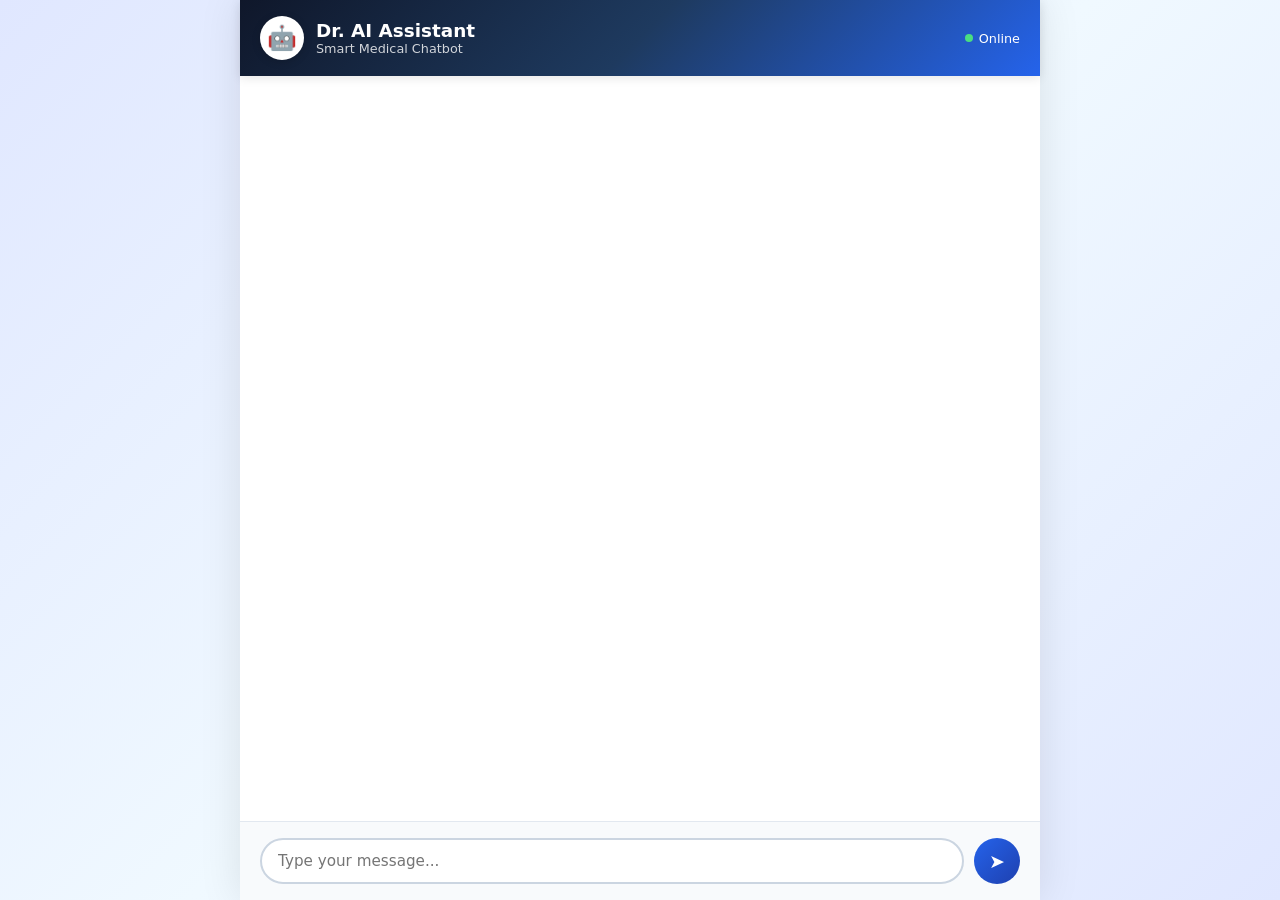
==== commit 12956943: "Add interactive chatbot with symptom clarification, follow-up questions, and treatment results" ====
--- a/frontend/enhanced_demo.html
+++ b/frontend/enhanced_demo.html
@@ -3,261 +3,597 @@
 <head>
     <meta charset="UTF-8">
     <meta name="viewport" content="width=device-width, initial-scale=1.0">
-    <title>Smart Medical Assistant - Enhanced</title>
+    <title>Smart Medical Chatbot</title>
     <style>
         * { margin: 0; padding: 0; box-sizing: border-box; }
-        body { font-family: 'Segoe UI', system-ui, -apple-system, sans-serif; background: #f1f5f9; color: #1e293b; line-height: 1.6; }
-        .container { max-width: 1000px; margin: 0 auto; padding: 20px; }
-        
-        header { text-align: center; padding: 40px 20px; background: linear-gradient(135deg, #0f172a 0%, #1e3a5f 50%, #2563eb 100%); color: white; border-radius: 0 0 30px 30px; margin-bottom: 30px; position: relative; overflow: hidden; }
-        header::before { content: '⚕'; position: absolute; font-size: 200px; opacity: 0.05; top: -50px; right: -50px; }
-        header h1 { font-size: 2.4rem; margin-bottom: 8px; font-weight: 700; }
-        header p { font-size: 1.05rem; opacity: 0.85; max-width: 600px; margin: 0 auto; }
-        
-        .card { background: white; border-radius: 16px; padding: 24px; box-shadow: 0 1px 3px rgba(0,0,0,0.1); margin-bottom: 20px; border: 1px solid #e2e8f0; }
-        .card h2 { font-size: 1.3rem; color: #0f172a; margin-bottom: 16px; display: flex; align-items: center; gap: 8px; }
-        .card h2 .icon { font-size: 1.5rem; }
-        
-        .input-section label { display: block; font-weight: 600; margin-bottom: 8px; color: #475569; font-size: 0.95rem; }
-        .input-section textarea { width: 100%; padding: 16px; border: 2px solid #cbd5e1; border-radius: 12px; font-size: 1rem; resize: vertical; min-height: 120px; transition: all 0.2s; font-family: inherit; }
-        .input-section textarea:focus { outline: none; border-color: #2563eb; box-shadow: 0 0 0 3px rgba(37,99,235,0.1); }
-        .input-section textarea::placeholder { color: #94a3b8; }
-        
-        .examples { display: flex; gap: 8px; flex-wrap: wrap; margin-top: 12px; }
-        .example-chip { background: #eff6ff; color: #1e40af; padding: 8px 16px; border-radius: 20px; font-size: 0.85rem; cursor: pointer; border: 1px solid #bfdbfe; transition: all 0.2s; font-weight: 500; }
-        .example-chip:hover { background: #dbeafe; transform: translateY(-2px); box-shadow: 0 4px 12px rgba(37,99,235,0.15); }
-        
-        .btn { display: inline-flex; align-items: center; justify-content: center; gap: 8px; padding: 14px 32px; border: none; border-radius: 12px; font-size: 1.05rem; font-weight: 600; cursor: pointer; transition: all 0.2s; margin-top: 16px; width: 100%; }
-        .btn-primary { background: linear-gradient(135deg, #2563eb, #1e40af); color: white; }
-        .btn-primary:hover { transform: translateY(-2px); box-shadow: 0 10px 25px -5px rgba(37,99,235,0.4); }
-        .btn:active { transform: translateY(0); }
-        
-        .loading { display: none; text-align: center; padding: 50px 20px; }
-        .spinner { width: 56px; height: 56px; border: 4px solid #e2e8f0; border-top-color: #2563eb; border-radius: 50%; animation: spin 1s linear infinite; margin: 0 auto 20px; }
-        @keyframes spin { to { transform: rotate(360deg); } }
-        .loading p { color: #64748b; font-size: 1rem; }
-        .loading-dots::after { content: ''; animation: dots 1.5s infinite; }
-        @keyframes dots { 0%, 20% { content: '.'; } 40% { content: '..'; } 60%, 100% { content: '...'; } }
-        
-        .results { display: none; }
-        
-        .symptom-tag { display: inline-block; background: #eff6ff; color: #1e40af; padding: 6px 14px; border-radius: 20px; font-size: 0.9rem; margin: 4px; font-weight: 500; border: 1px solid #bfdbfe; }
-        
-        .urgency { padding: 20px; border-radius: 14px; margin-bottom: 20px; font-weight: 600; font-size: 1.05rem; display: flex; align-items: center; gap: 12px; }
+        body { font-family: 'Segoe UI', system-ui, -apple-system, sans-serif; background: linear-gradient(135deg, #e0e7ff 0%, #f0f9ff 50%, #e0e7ff 100%); color: #1e293b; height: 100vh; overflow: hidden; }
+        
+        .app-container { max-width: 800px; margin: 0 auto; height: 100vh; display: flex; flex-direction: column; background: white; box-shadow: 0 0 40px rgba(0,0,0,0.1); }
+        
+        /* Header */
+        .chat-header { background: linear-gradient(135deg, #0f172a, #1e3a5f, #2563eb); color: white; padding: 16px 20px; display: flex; align-items: center; gap: 12px; box-shadow: 0 2px 10px rgba(0,0,0,0.1); flex-shrink: 0; }
+        .chat-header .avatar { width: 44px; height: 44px; border-radius: 50%; background: white; display: flex; align-items: center; justify-content: center; font-size: 1.5rem; box-shadow: 0 2px 8px rgba(0,0,0,0.15); }
+        .chat-header .info { flex: 1; }
+        .chat-header .info h1 { font-size: 1.15rem; font-weight: 700; }
+        .chat-header .info p { font-size: 0.8rem; opacity: 0.8; }
+        .chat-header .status { display: flex; align-items: center; gap: 6px; font-size: 0.8rem; }
+        .status-dot { width: 8px; height: 8px; border-radius: 50%; background: #4ade80; animation: pulse 2s infinite; }
+        @keyframes pulse { 0%, 100% { opacity: 1; } 50% { opacity: 0.5; } }
+        
+        /* Chat area */
+        .chat-messages { flex: 1; overflow-y: auto; padding: 20px; display: flex; flex-direction: column; gap: 16px; scroll-behavior: smooth; }
+        
+        .message { max-width: 80%; padding: 14px 18px; border-radius: 18px; font-size: 0.95rem; line-height: 1.5; animation: fadeIn 0.3s ease; position: relative; }
+        @keyframes fadeIn { from { opacity: 0; transform: translateY(10px); } to { opacity: 1; transform: translateY(0); } }
+        
+        .message.bot { align-self: flex-start; background: white; border: 1px solid #e2e8f0; border-bottom-left-radius: 4px; box-shadow: 0 1px 3px rgba(0,0,0,0.05); color: #1e293b; }
+        .message.user { align-self: flex-end; background: linear-gradient(135deg, #2563eb, #1e40af); color: white; border-bottom-right-radius: 4px; box-shadow: 0 2px 8px rgba(37,99,235,0.25); }
+        .message.user a { color: #dbeafe; }
+        
+        .message-time { font-size: 0.7rem; opacity: 0.5; margin-top: 6px; text-align: right; }
+        .message.bot .message-time { text-align: left; }
+        
+        /* Typing indicator */
+        .typing { align-self: flex-start; background: white; border: 1px solid #e2e8f0; border-radius: 18px; border-bottom-left-radius: 4px; padding: 18px 20px; display: none; align-items: center; gap: 4px; box-shadow: 0 1px 3px rgba(0,0,0,0.05); }
+        .typing .dot { width: 8px; height: 8px; border-radius: 50%; background: #cbd5e1; animation: typingBounce 1.4s infinite ease-in-out; }
+        .typing .dot:nth-child(1) { animation-delay: 0s; }
+        .typing .dot:nth-child(2) { animation-delay: 0.2s; }
+        .typing .dot:nth-child(3) { animation-delay: 0.4s; }
+        @keyframes typingBounce { 0%, 80%, 100% { transform: scale(0.6); opacity: 0.4; } 40% { transform: scale(1); opacity: 1; } }
+        
+        /* Quick reply buttons */
+        .quick-replies { display: flex; flex-wrap: wrap; gap: 8px; margin-top: 10px; padding-left: 4px; }
+        .quick-replies .reply-btn { background: #eff6ff; color: #1e40af; border: 1px solid #bfdbfe; padding: 8px 16px; border-radius: 20px; font-size: 0.85rem; cursor: pointer; transition: all 0.2s; font-weight: 500; }
+        .quick-replies .reply-btn:hover { background: #dbeafe; transform: translateY(-1px); box-shadow: 0 2px 8px rgba(37,99,235,0.15); }
+        
+        /* Input area */
+        .chat-input-area { padding: 16px 20px; border-top: 1px solid #e2e8f0; background: #f8fafc; display: flex; gap: 10px; flex-shrink: 0; }
+        .chat-input-area input { flex: 1; padding: 12px 16px; border: 2px solid #cbd5e1; border-radius: 24px; font-size: 0.95rem; outline: none; transition: all 0.2s; font-family: inherit; }
+        .chat-input-area input:focus { border-color: #2563eb; box-shadow: 0 0 0 3px rgba(37,99,235,0.1); }
+        .chat-input-area button { width: 46px; height: 46px; border-radius: 50%; border: none; background: linear-gradient(135deg, #2563eb, #1e40af); color: white; font-size: 1.2rem; cursor: pointer; transition: all 0.2s; display: flex; align-items: center; justify-content: center; flex-shrink: 0; }
+        .chat-input-area button:hover { transform: scale(1.05); box-shadow: 0 4px 12px rgba(37,99,235,0.3); }
+        .chat-input-area button:disabled { opacity: 0.5; cursor: not-allowed; transform: none; box-shadow: none; }
+        
+        /* Result cards inside chat */
+        .result-card { background: #f8fafc; border: 1px solid #e2e8f0; border-radius: 14px; padding: 16px; margin-top: 8px; }
+        .result-card h3 { font-size: 1rem; color: #0f172a; margin-bottom: 10px; display: flex; align-items: center; gap: 6px; }
+        .result-card h3 .icon { font-size: 1.2rem; }
+        
+        .symptom-tag { display: inline-block; background: #eff6ff; color: #1e40af; padding: 4px 12px; border-radius: 20px; font-size: 0.85rem; margin: 2px; font-weight: 500; border: 1px solid #bfdbfe; }
+        .urgency { padding: 12px; border-radius: 10px; margin: 8px 0; font-weight: 600; font-size: 0.9rem; display: flex; align-items: center; gap: 10px; }
         .urgency-caution { background: #d1fae5; color: #065f46; border: 1px solid #a7f3d0; }
         .urgency-warning { background: #fef3c7; color: #92400e; border: 1px solid #fde68a; }
         .urgency-urgent { background: #fee2e2; color: #991b1b; border: 1px solid #fecaca; }
-        .urgency-info { background: #e0f2fe; color: #0369a1; border: 1px solid #bae6fd; }
-        .urgency .icon { font-size: 1.5rem; }
-        
-        .prediction-list { display: flex; flex-direction: column; gap: 12px; }
-        .prediction-item { display: flex; align-items: center; padding: 16px; border-radius: 14px; background: #f8fafc; border: 1px solid #e2e8f0; transition: all 0.2s; cursor: pointer; }
-        .prediction-item:hover { border-color: #2563eb; background: #eff6ff; }
+        .urgency .icon { font-size: 1.3rem; }
+        
+        .prediction-item { display: flex; align-items: center; padding: 10px; border-radius: 10px; background: white; border: 1px solid #e2e8f0; margin-bottom: 8px; }
         .prediction-item.top { border: 2px solid #2563eb; background: linear-gradient(135deg, #eff6ff, #dbeafe); }
-        .prediction-rank { width: 40px; height: 40px; border-radius: 50%; display: flex; align-items: center; justify-content: center; font-weight: 700; color: white; margin-right: 16px; font-size: 1rem; flex-shrink: 0; background: #94a3b8; }
-        .prediction-rank.top { background: linear-gradient(135deg, #2563eb, #1e40af); box-shadow: 0 4px 12px rgba(37,99,235,0.3); }
-        .prediction-info { flex: 1; min-width: 0; }
-        .prediction-name { font-weight: 700; font-size: 1.15rem; color: #0f172a; }
-        .prediction-severity { font-size: 0.85rem; margin-top: 4px; font-weight: 500; }
+        .prediction-name { font-weight: 700; font-size: 1rem; color: #0f172a; }
+        .prediction-severity { font-size: 0.8rem; margin-top: 2px; }
         .severity-Mild { color: #059669; }
         .severity-Moderate { color: #d97706; }
         .severity-Severe { color: #dc2626; }
         .severity-Chronic { color: #7c3aed; }
-        .confidence-bar { width: 120px; height: 10px; background: #e2e8f0; border-radius: 5px; overflow: hidden; flex-shrink: 0; }
-        .confidence-fill { height: 100%; border-radius: 5px; transition: width 0.8s ease-out; }
-        .confidence-value { font-size: 0.9rem; font-weight: 700; color: #2563eb; margin-left: 10px; min-width: 45px; text-align: right; }
-        
-        .medication-card { background: #f0fdf4; border: 1px solid #bbf7d0; border-radius: 12px; padding: 16px; margin-bottom: 12px; }
-        .medication-card h4 { color: #15803d; margin-bottom: 10px; font-size: 1rem; display: flex; align-items: center; gap: 8px; }
-        .medication-table { width: 100%; border-collapse: collapse; font-size: 0.9rem; }
-        .medication-table th { background: #dcfce7; color: #166534; padding: 10px; text-align: left; font-weight: 600; border-bottom: 2px solid #bbf7d0; }
-        .medication-table td { padding: 10px; border-bottom: 1px solid #e2e8f0; }
-        .medication-table tr:last-child td { border-bottom: none; }
-        .medication-table .med-name { font-weight: 600; color: #0f172a; }
-        .medication-table .med-dosage { color: #475569; font-size: 0.85rem; }
-        .medication-table .med-notes { color: #64748b; font-size: 0.85rem; font-style: italic; }
-        
-        .doctor-card { background: #fef2f2; border: 1px solid #fecaca; border-radius: 12px; padding: 20px; margin-bottom: 16px; display: flex; align-items: flex-start; gap: 16px; }
-        .doctor-card .doctor-icon { font-size: 2.5rem; flex-shrink: 0; }
-        .doctor-card h4 { color: #991b1b; margin-bottom: 6px; font-size: 1.1rem; }
-        .doctor-card p { color: #7f1d1d; font-size: 0.95rem; }
-        .doctor-card .doctor-type { font-weight: 700; color: #dc2626; font-size: 1.15rem; margin-top: 4px; }
-        
-        .home-remedy-card { background: #fffbeb; border: 1px solid #fde68a; border-radius: 12px; padding: 16px; margin-bottom: 12px; }
-        .home-remedy-card h4 { color: #92400e; margin-bottom: 10px; display: flex; align-items: center; gap: 8px; }
-        .home-remedy-list { list-style: none; padding: 0; }
-        .home-remedy-list li { padding: 8px 0; padding-left: 28px; position: relative; color: #451a03; font-size: 0.95rem; }
-        .home-remedy-list li::before { content: '✓'; position: absolute; left: 0; color: #d97706; font-weight: 700; }
-        
-        .diet-card { display: grid; grid-template-columns: 1fr 1fr; gap: 16px; margin-bottom: 16px; }
-        .diet-eat { background: #f0fdf4; border: 1px solid #bbf7d0; border-radius: 12px; padding: 16px; }
-        .diet-eat h4 { color: #15803d; margin-bottom: 10px; display: flex; align-items: center; gap: 8px; }
-        .diet-avoid { background: #fef2f2; border: 1px solid #fecaca; border-radius: 12px; padding: 16px; }
-        .diet-avoid h4 { color: #991b1b; margin-bottom: 10px; display: flex; align-items: center; gap: 8px; }
-        .diet-list { list-style: none; padding: 0; font-size: 0.9rem; }
-        .diet-list li { padding: 4px 0; padding-left: 20px; position: relative; }
-        .diet-eat .diet-list li::before { content: '✓'; position: absolute; left: 0; color: #16a34a; font-weight: 700; }
-        .diet-avoid .diet-list li::before { content: '✗'; position: absolute; left: 0; color: #dc2626; font-weight: 700; }
-        
-        .description-card { background: #eff6ff; border: 1px solid #bfdbfe; border-radius: 12px; padding: 16px; margin-bottom: 16px; }
-        .description-card h4 { color: #1e40af; margin-bottom: 8px; }
-        .description-card p { color: #1e3a8a; font-size: 0.95rem; }
-        
-        .precautions-card { background: #f8fafc; border: 1px solid #e2e8f0; border-radius: 12px; padding: 16px; margin-bottom: 16px; }
-        .precautions-card h4 { color: #475569; margin-bottom: 10px; display: flex; align-items: center; gap: 8px; }
-        .precautions-list { display: flex; flex-wrap: wrap; gap: 8px; }
-        .precaution-tag { background: #f1f5f9; color: #475569; padding: 6px 12px; border-radius: 20px; font-size: 0.85rem; border: 1px solid #e2e8f0; }
-        
-        .risk-factors { background: #faf5ff; border: 1px solid #e9d5ff; border-radius: 12px; padding: 16px; margin-bottom: 16px; }
-        .risk-factors h4 { color: #7c3aed; margin-bottom: 10px; display: flex; align-items: center; gap: 8px; }
-        .risk-factors-list { display: flex; flex-wrap: wrap; gap: 8px; }
-        .risk-tag { background: #f3e8ff; color: #6b21a8; padding: 6px 12px; border-radius: 20px; font-size: 0.85rem; }
-        
-        .disclaimer { background: #fef2f2; border: 1px solid #fecaca; border-radius: 14px; padding: 20px; color: #991b1b; font-size: 0.95rem; text-align: center; margin-top: 20px; line-height: 1.7; }
-        .disclaimer strong { display: block; margin-bottom: 6px; font-size: 1.05rem; }
-        
-        .no-symptoms { text-align: center; padding: 40px; color: #64748b; }
-        .no-symptoms .icon { font-size: 3rem; margin-bottom: 12px; }
-        
-        .section-title { font-size: 0.75rem; text-transform: uppercase; letter-spacing: 0.05em; color: #94a3b8; font-weight: 600; margin-bottom: 12px; }
-        
-        .empty-state { text-align: center; padding: 60px 20px; color: #94a3b8; }
-        .empty-state .icon { font-size: 4rem; margin-bottom: 16px; }
-        .empty-state h3 { color: #64748b; margin-bottom: 8px; }
-        .empty-state p { max-width: 400px; margin: 0 auto; }
-        
-        @media (max-width: 768px) {
-            .diet-card { grid-template-columns: 1fr; }
-            .prediction-item { flex-wrap: wrap; }
-            .confidence-bar { order: 3; width: 100%; margin-top: 8px; }
-            .confidence-value { order: 4; margin-left: 0; margin-top: 4px; }
-            header h1 { font-size: 1.8rem; }
+        .confidence-bar { width: 80px; height: 8px; background: #e2e8f0; border-radius: 4px; overflow: hidden; flex-shrink: 0; margin-left: auto; margin-right: 8px; }
+        .confidence-fill { height: 100%; border-radius: 4px; }
+        .confidence-value { font-size: 0.8rem; font-weight: 700; color: #2563eb; min-width: 36px; text-align: right; }
+        
+        .med-table { width: 100%; border-collapse: collapse; font-size: 0.8rem; margin-top: 8px; }
+        .med-table th { background: #dcfce7; color: #166534; padding: 8px; text-align: left; font-weight: 600; border-bottom: 2px solid #bbf7d0; }
+        .med-table td { padding: 8px; border-bottom: 1px solid #e2e8f0; }
+        .med-name { font-weight: 600; color: #0f172a; }
+        .med-notes { color: #64748b; font-size: 0.75rem; font-style: italic; }
+        
+        .diet-card-mini { display: grid; grid-template-columns: 1fr 1fr; gap: 10px; margin-top: 8px; }
+        .diet-eat-mini { background: #f0fdf4; border: 1px solid #bbf7d0; border-radius: 8px; padding: 10px; }
+        .diet-avoid-mini { background: #fef2f2; border: 1px solid #fecaca; border-radius: 8px; padding: 10px; }
+        .diet-eat-mini h4 { color: #15803d; font-size: 0.85rem; margin-bottom: 6px; }
+        .diet-avoid-mini h4 { color: #991b1b; font-size: 0.85rem; margin-bottom: 6px; }
+        .diet-list-mini { list-style: none; padding: 0; font-size: 0.8rem; }
+        .diet-list-mini li { padding: 2px 0; padding-left: 16px; position: relative; }
+        .diet-eat-mini .diet-list-mini li::before { content: '✓'; position: absolute; left: 0; color: #16a34a; font-weight: 700; }
+        .diet-avoid-mini .diet-list-mini li::before { content: '✗'; position: absolute; left: 0; color: #dc2626; font-weight: 700; }
+        
+        .doctor-card-mini { background: #fef2f2; border: 1px solid #fecaca; border-radius: 10px; padding: 12px; margin-top: 8px; display: flex; align-items: flex-start; gap: 12px; }
+        .doctor-card-mini .doctor-icon { font-size: 2rem; flex-shrink: 0; }
+        .doctor-card-mini h4 { color: #991b1b; font-size: 0.95rem; margin-bottom: 4px; }
+        .doctor-card-mini p { color: #7f1d1d; font-size: 0.85rem; }
+        
+        .remedy-list-mini { list-style: none; padding: 0; font-size: 0.85rem; }
+        .remedy-list-mini li { padding: 4px 0; padding-left: 20px; position: relative; }
+        .remedy-list-mini li::before { content: '✓'; position: absolute; left: 0; color: #d97706; font-weight: 700; }
+        
+        .disclaimer-mini { background: #fef2f2; border: 1px solid #fecaca; border-radius: 10px; padding: 12px; color: #991b1b; font-size: 0.8rem; margin-top: 12px; text-align: center; }
+        
+        .section-divider { border: none; border-top: 1px solid #e2e8f0; margin: 12px 0; }
+        
+        .precaution-tags { display: flex; flex-wrap: wrap; gap: 6px; margin-top: 8px; }
+        .precaution-tag { background: #f1f5f9; color: #475569; padding: 4px 10px; border-radius: 20px; font-size: 0.75rem; border: 1px solid #e2e8f0; }
+        
+        @media (max-width: 600px) {
+            .app-container { max-width: 100%; }
+            .message { max-width: 90%; font-size: 0.9rem; padding: 12px 14px; }
+            .diet-card-mini { grid-template-columns: 1fr; }
+            .chat-header .info h1 { font-size: 1rem; }
         }
     </style>
 </head>
 <body>
-    <header>
-        <div class="container">
-            <h1>🏥 Smart Medical Assistant</h1>
-            <p>Describe how you feel in your own words, and get personalized treatment recommendations, medication advice, and doctor guidance</p>
-        </div>
-    </header>
-
-    <div class="container">
-        <!-- Input Section -->
-        <div class="card input-section">
-            <label for="symptomInput">How are you feeling? Describe your symptoms in your own words:</label>
-            <textarea id="symptomInput" placeholder="Example: I have been feeling very tired lately, my head hurts constantly, and I have a slight fever since yesterday..."></textarea>
-            <div class="examples">
-                <button class="example-chip" onclick="setExample('I have a high fever, severe headache, and my body aches all over. I feel very weak and tired.')">Flu-like symptoms</button>
-                <button class="example-chip" onclick="setExample('I feel very thirsty all the time, I urinate a lot, and I have lost weight without trying. I also feel tired constantly.')">Diabetes signs</button>
-                <button class="example-chip" onclick="setExample('I have severe pain in the lower right side of my stomach, I feel nauseous and I vomited twice. I also have a fever.')">Stomach pain</button>
-                <button class="example-chip" onclick="setExample('I feel very sad all the time, I have no energy, I cannot sleep well, and I have lost interest in everything I used to enjoy.')">Feeling depressed</button>
-                <button class="example-chip" onclick="setExample('I have chest pain, I feel like I cannot breathe properly, and my heart is beating very fast. I also feel dizzy.')">Chest pain</button>
-                <button class="example-chip" onclick="setExample('My joints are swollen and painful, especially in the morning. My knees and hands hurt when I move them.')">Joint pain</button>
+    <div class="app-container">
+        <div class="chat-header">
+            <div class="avatar">🤖</div>
+            <div class="info">
+                <h1>Dr. AI Assistant</h1>
+                <p>Smart Medical Chatbot</p>
             </div>
-            <button class="btn btn-primary" onclick="analyze()">🔍 Analyze & Get Treatment Plan</button>
-        </div>
-
-        <!-- Loading -->
-        <div class="loading" id="loading">
-            <div class="spinner"></div>
-            <p>Analyzing your symptoms with AI<span class="loading-dots"></span></p>
-            <p style="font-size: 0.85rem; margin-top: 8px;">Extracting symptoms, matching conditions, generating treatment recommendations</p>
-        </div>
-
-        <!-- Results -->
-        <div class="results" id="results">
-            <!-- Extracted Symptoms -->
-            <div class="card">
-                <h2><span class="icon">📝</span> Extracted Symptoms</h2>
-                <div id="extractedSymptoms"></div>
-                <p id="symptomConfidence" style="margin-top:12px;color:#64748b;font-size:0.9rem;"></p>
+            <div class="status">
+                <div class="status-dot"></div>
+                <span>Online</span>
             </div>
-
-            <!-- Urgency Alert -->
-            <div id="urgencyAlert"></div>
-
-            <!-- Top Prediction with Full Details -->
-            <div class="card" id="topPredictionCard">
-                <div class="section-title">Most Likely Condition</div>
-                <div id="topPrediction"></div>
-            </div>
-
-            <!-- Medications -->
-            <div class="card" id="medicationsCard">
-                <h2><span class="icon">💊</span> Recommended Medications</h2>
-                <p style="color:#64748b;font-size:0.85rem;margin-bottom:16px;">⚠️ Always consult a doctor before taking any medication. Dosages are for adults unless specified otherwise.</p>
-                <div id="medicationsContent"></div>
-            </div>
-
-            <!-- Doctor Recommendation -->
-            <div class="card" id="doctorCard">
-                <h2><span class="icon">👨‍⚕️</span> Recommended Doctor</h2>
-                <div id="doctorContent"></div>
-            </div>
-
-            <!-- Home Remedies -->
-            <div class="card" id="homeRemediesCard">
-                <h2><span class="icon">🏠</span> Home Remedies & Self-Care</h2>
-                <div id="homeRemediesContent"></div>
-            </div>
-
-            <!-- Diet -->
-            <div class="card" id="dietCard">
-                <h2><span class="icon">🍎</span> Dietary Recommendations</h2>
-                <div id="dietContent"></div>
-            </div>
-
-            <!-- Description & Precautions -->
-            <div class="card" id="detailsCard">
-                <h2><span class="icon">ℹ️</span> About This Condition</h2>
-                <div id="detailsContent"></div>
-            </div>
-
-            <!-- All Predictions -->
-            <div class="card" id="allPredictionsCard">
-                <h2><span class="icon">📊</span> Other Possible Conditions</h2>
-                <div id="allPredictions"></div>
-            </div>
-
-            <!-- Disclaimer -->
-            <div class="disclaimer">
-                <strong>⚠️ Medical Disclaimer</strong>
-                This is an AI-powered preliminary assessment for educational purposes only. It is NOT a medical diagnosis. The medication recommendations provided are general information and should NOT be taken without consulting a qualified healthcare professional. Always seek medical advice before starting any treatment. In case of emergency, call your local emergency services immediately.
-            </div>
+        </div>
+        
+        <div class="chat-messages" id="chatMessages"></div>
+        
+        <div class="typing" id="typingIndicator">
+            <div class="dot"></div>
+            <div class="dot"></div>
+            <div class="dot"></div>
+        </div>
+        
+        <div class="chat-input-area">
+            <input type="text" id="userInput" placeholder="Type your message..." onkeydown="if(event.key==='Enter')sendMessage()">
+            <button onclick="sendMessage()" id="sendBtn">➤</button>
         </div>
     </div>
 
 <script>
-const MEDICAL_DATA = {"metadata": {"source": "Kaggle (AI Health Guard, Disease and Symptoms, Medical Data) + GitHub (Medicare, Disease Prediction, ChatDoctor) + Medical References", "total_diseases": 40, "symptom_categories": 70, "last_updated": "2024"}, "diseases": {"Common Cold": {"symptoms": ["runny nose", "sneezing", "sore throat", "cough", "mild fever", "headache", "congestion", "watery eyes", "fatigue"], "severity": "Mild", "description": "A viral infection of the upper respiratory tract. Usually self-limiting within 7-10 days.", "medications": [{"name": "Paracetamol (Acetaminophen)", "dosage": "500mg", "frequency": "Every 4-6 hours", "max_per_day": "4g", "duration": "3-5 days", "notes": "For fever and headache relief"}, {"name": "Pseudoephedrine", "dosage": "60mg", "frequency": "Every 4-6 hours", "max_per_day": "240mg", "duration": "3-5 days", "notes": "For nasal congestion"}, {"name": "Dextromethorphan", "dosage": "10-20mg", "frequency": "Every 4 hours", "max_per_day": "120mg", "duration": "3-5 days", "notes": "For cough suppression"}, {"name": "Vitamin C", "dosage": "1000mg", "frequency": "Once daily", "max_per_day": "2000mg", "duration": "7-10 days", "notes": "Immune system support"}], "home_remedies": ["Drink warm fluids (ginger tea, honey lemon water)", "Gargle with warm salt water 3-4 times daily", "Use humidifier or steam inhalation", "Get plenty of rest (8-10 hours sleep)", "Stay hydrated (8-10 glasses of water daily)"], "diet": {"eat": ["Chicken soup", "Ginger tea", "Honey", "Citrus fruits", "Garlic", "Turmeric milk", "Warm broths"], "avoid": ["Dairy products (may increase mucus)", "Fried foods", "Sugary drinks", "Alcohol", "Cold beverages"]}, "doctor_type": "General Practitioner (GP)", "urgency_rules": {"see_doctor_if": ["Fever > 39°C for >3 days", "Symptoms > 10 days", "Difficulty breathing", "Chest pain", "Severe headache"], "emergency_if": ["High fever with confusion", "Difficulty breathing", "Chest tightness"]}, "precautions": ["Wash hands frequently", "Cover mouth when coughing", "Avoid close contact", "Stay hydrated", "Rest"], "risk_factors": ["Seasonal changes", "Weak immune system", "Stress", "Lack of sleep"], "age_groups": ["Children", "Adults", "Elderly"]}, "Flu": {"symptoms": ["high fever", "chills", "body aches", "fatigue", "headache", "sore throat", "cough", "weakness", "runny nose"], "severity": "Moderate", "description": "Influenza is a contagious respiratory illness caused by influenza viruses. More severe than common cold.", "medications": [{"name": "Oseltamivir (Tamiflu)", "dosage": "75mg", "frequency": "Twice daily", "max_per_day": "150mg", "duration": "5 days", "notes": "Antiviral - best within 48 hours of onset"}, {"name": "Paracetamol (Acetaminophen)", "dosage": "500mg", "frequency": "Every 4-6 hours", "max_per_day": "4g", "duration": "5-7 days", "notes": "For fever and body aches"}, {"name": "Ibuprofen", "dosage": "400mg", "frequency": "Every 6-8 hours", "max_per_day": "1200mg", "duration": "5-7 days", "notes": "For body aches and fever"}, {"name": "Zinc lozenges", "dosage": "10-15mg", "frequency": "Every 2-3 hours", "max_per_day": "100mg", "duration": "5-7 days", "notes": "May reduce duration if started early"}], "home_remedies": ["Stay in bed and rest completely for 3-5 days", "Drink warm fluids every 2 hours", "Inhale steam with eucalyptus oil", "Apply warm compress for body aches", "Honey and lemon in warm water for throat"], "diet": {"eat": ["Chicken soup/broth", "Ginger tea", "Garlic", "Citrus fruits", "Leafy greens", "Yogurt (probiotics)", "Warm water"], "avoid": ["Alcohol", "Caffeine", "Processed foods", "Dairy if mucus increases", "Cold drinks"]}, "doctor_type": "General Practitioner / Infectious Disease Specialist", "urgency_rules": {"see_doctor_if": ["Fever > 39°C for >3 days", "Symptoms worsening after 5 days", "Dehydration signs", "Underlying conditions (diabetes, heart disease)"], "emergency_if": ["Difficulty breathing or shortness of breath", "Chest pain", "Confusion or altered mental state", "Severe weakness", "Bluish lips or face"]}, "precautions": ["Annual flu vaccination", "Hand hygiene", "Avoid crowds during outbreaks", "Wear mask if coughing", "Stay home when sick"], "risk_factors": ["Age >65 or <5", "Pregnancy", "Chronic conditions", "Immunocompromised", "Healthcare workers"], "age_groups": ["Children", "Adults", "Elderly"]}, "COVID-19": {"symptoms": ["fever", "dry cough", "fatigue", "loss of taste", "loss of smell", "shortness of breath", "muscle aches", "sore throat", "headache", "chills"], "severity": "Severe", "description": "Coronavirus disease caused by SARS-CoV-2. Range from mild to severe respiratory illness.", "medications": [{"name": "Paracetamol (Acetaminophen)", "dosage": "500mg", "frequency": "Every 4-6 hours", "max_per_day": "4g", "duration": "As needed", "notes": "For fever and body aches"}, {"name": "Vitamin D3", "dosage": "2000-4000 IU", "frequency": "Once daily", "max_per_day": "4000 IU", "duration": "14 days", "notes": "Immune support"}, {"name": "Vitamin C", "dosage": "1000mg", "frequency": "Twice daily", "max_per_day": "2000mg", "duration": "14 days", "notes": "Antioxidant support"}, {"name": "Zinc", "dosage": "25-50mg", "frequency": "Once daily", "max_per_day": "50mg", "duration": "14 days", "notes": "Immune function"}], "home_remedies": ["Complete isolation for 5-7 days minimum", "Monitor oxygen levels with pulse oximeter (seek help if <92%)", "Sleep on stomach (prone position) for breathing", "Steam inhalation 3-4 times daily", "Gargle with warm salt water for throat"], "diet": {"eat": ["High protein foods (eggs, fish, chicken)", "Citrus fruits", "Ginger tea", "Turmeric milk", "Warm soups", "Nuts and seeds"], "avoid": ["Alcohol", "Smoking", "Processed foods", "Excessive sugar", "Cold drinks"]}, "doctor_type": "General Practitioner / Pulmonologist / Infectious Disease Specialist", "urgency_rules": {"see_doctor_if": ["Fever > 3 days", "Persistent cough > 2 weeks", "Underlying health conditions", "Pregnancy", "Age >60"], "emergency_if": ["Difficulty breathing", "Chest pain/pressure", "Confusion", "Inability to stay awake", "Bluish lips/face", "Oxygen saturation <92%"]}, "precautions": ["Vaccination", "Mask wearing", "Social distancing", "Hand hygiene", "Avoid crowded indoor spaces"], "risk_factors": ["Age >60", "Obesity", "Diabetes", "Heart disease", "Immunocompromised", "Pregnancy"], "age_groups": ["All ages - higher risk in elderly"]}, "Diabetes": {"symptoms": ["frequent urination", "excessive thirst", "unexplained weight loss", "fatigue", "blurred vision", "slow healing wounds", "numbness in extremities", "increased hunger"], "severity": "Chronic", "description": "Chronic condition affecting how the body processes blood sugar (glucose). Type 1 or Type 2.", "medications": [{"name": "Metformin", "dosage": "500mg", "frequency": "Twice daily with meals", "max_per_day": "2000mg", "duration": "Long-term", "notes": "First-line for Type 2 diabetes"}, {"name": "Glipizide", "dosage": "5mg", "frequency": "Once daily before breakfast", "max_per_day": "40mg", "duration": "Long-term", "notes": "Stimulates insulin release"}, {"name": "Insulin (if prescribed)", "dosage": "As prescribed", "frequency": "As prescribed", "max_per_day": "As prescribed", "duration": "Long-term", "notes": "For Type 1 or advanced Type 2"}, {"name": "Alpha-lipoic acid", "dosage": "600mg", "frequency": "Once daily", "max_per_day": "1200mg", "duration": "Long-term", "notes": "For nerve pain (neuropathy)"}], "home_remedies": ["Monitor blood glucose daily (fasting and post-meal)", "Exercise 30 minutes daily (walking, swimming)", "Maintain healthy weight (BMI 18.5-24.9)", "Check feet daily for cuts or sores", "Get 7-8 hours of quality sleep"], "diet": {"eat": ["Whole grains (oats, brown rice)", "Leafy greens", "Lean proteins (fish, chicken)", "Legumes", "Nuts (almonds, walnuts)", "Low-fat dairy", "Non-starchy vegetables"], "avoid": ["Sugary foods and drinks", "White bread/pasta", "Fried foods", "Fruit juices", "Processed snacks", "High-carb foods", "Alcohol"]}, "doctor_type": "Endocrinologist / Diabetologist", "urgency_rules": {"see_doctor_if": ["Blood sugar >250mg/dL or <70mg/dL", "Ketones in urine", "Frequent infections", "Vision changes", "Numbness/tingling in feet"], "emergency_if": ["Blood sugar >400mg/dL", "Signs of diabetic ketoacidosis (nausea, vomiting, abdominal pain, fruity breath)", "Severe dehydration", "Confusion or loss of consciousness"]}, "precautions": ["Regular blood sugar monitoring", "Balanced diet", "Regular exercise", "Foot care", "Annual eye exams", "Dental checkups"], "risk_factors": ["Family history", "Obesity", "Sedentary lifestyle", "Age >45", "PCOS", "Gestational diabetes history"], "age_groups": ["Adults (Type 2)", "Can occur at any age (Type 1)"]}, "Hypertension": {"symptoms": ["headache", "dizziness", "shortness of breath", "chest pain", "nosebleeds", "vision problems", "flushing", "irregular heartbeat"], "severity": "Chronic", "description": "High blood pressure (≥130/80 mmHg) that can lead to heart disease, stroke, and kidney failure.", "medications": [{"name": "Amlodipine", "dosage": "5mg", "frequency": "Once daily", "max_per_day": "10mg", "duration": "Long-term", "notes": "Calcium channel blocker"}, {"name": "Lisinopril", "dosage": "10mg", "frequency": "Once daily", "max_per_day": "40mg", "duration": "Long-term", "notes": "ACE inhibitor"}, {"name": "Losartan", "dosage": "50mg", "frequency": "Once daily", "max_per_day": "100mg", "duration": "Long-term", "notes": "ARB - if ACE inhibitor causes cough"}, {"name": "Hydrochlorothiazide", "dosage": "12.5-25mg", "frequency": "Once daily", "max_per_day": "50mg", "duration": "Long-term", "notes": "Diuretic - reduces fluid retention"}], "home_remedies": ["Monitor blood pressure daily at home", "Reduce salt intake to <5g/day", "Exercise 150 minutes/week (moderate intensity)", "Practice deep breathing/meditation for stress", "Maintain healthy weight (lose 5-10% if overweight)"], "diet": {"eat": ["DASH diet foods", "Leafy greens (spinach, kale)", "Bananas (potassium)", "Oats", "Garlic", "Beetroot", "Fatty fish (salmon, mackerel)", "Berries"], "avoid": ["Salt (sodium >5g/day)", "Processed foods", "Canned soups", "Pickles", "Alcohol", "Caffeine (excessive)", "Red meat", "Fried foods"]}, "doctor_type": "Cardiologist / General Physician", "urgency_rules": {"see_doctor_if": ["BP >140/90 consistently", "Headaches becoming frequent", "Vision changes", "New chest discomfort"], "emergency_if": ["BP >180/120 (Hypertensive crisis)", "Chest pain", "Severe headache with confusion", "Shortness of breath", "Seizures"]}, "precautions": ["Regular BP monitoring", "Low sodium diet", "Regular exercise", "Weight management", "Limit alcohol", "Stress management"], "risk_factors": ["Family history", "Obesity", "High salt intake", "Sedentary lifestyle", "Smoking", "Age >55", "Chronic kidney disease", "Sleep apnea"], "age_groups": ["Adults >30", "Elderly"]}, "Migraine": {"symptoms": ["severe headache", "nausea", "vomiting", "sensitivity to light", "sensitivity to sound", "visual aura", "throbbing pain", "neck stiffness"], "severity": "Moderate", "description": "Neurological condition with recurrent moderate to severe headaches, often one-sided.", "medications": [{"name": "Sumatriptan", "dosage": "50-100mg", "frequency": "At onset of migraine", "max_per_day": "200mg", "duration": "As needed", "notes": "Triptan - best taken at first sign"}, {"name": "Ibuprofen", "dosage": "400mg", "frequency": "At onset", "max_per_day": "1200mg", "duration": "As needed", "notes": "NSAID for pain relief"}, {"name": "Prochlorperazine", "dosage": "5mg", "frequency": "For nausea", "max_per_day": "15mg", "duration": "As needed", "notes": "Anti-nausea"}, {"name": "Magnesium supplement", "dosage": "400mg", "frequency": "Daily", "max_per_day": "400mg", "duration": "Long-term", "notes": "Prevention - may reduce frequency"}], "home_remedies": ["Lie down in a dark, quiet room immediately", "Apply cold or warm compress to head/neck", "Drink caffeine (coffee/tea) at onset - may help", "Massage temples and neck muscles", "Practice relaxation techniques (deep breathing)"], "diet": {"eat": ["Magnesium-rich foods (spinach, almonds)", "Ginger (anti-nausea)", "Whole grains", "Hydrating foods (cucumber, watermelon)", "Omega-3 fatty fish"], "avoid": ["Aged cheeses", "Chocolate", "Caffeine (excessive or withdrawal)", "Alcohol (especially red wine)", "Processed meats (nitrates)", "Monosodium glutamate (MSG)", "Artificial sweeteners", "Skipped meals"]}, "doctor_type": "Neurologist", "urgency_rules": {"see_doctor_if": ["Migraines >4 times/month", "New onset after age 50", "Migraines lasting >72 hours", "Aura symptoms lasting >1 hour"], "emergency_if": ["Thunderclap headache (sudden, worst ever)", "Headache with fever and stiff neck", "Headache after head injury", "Headache with confusion, weakness, or vision loss"]}, "precautions": ["Identify and avoid triggers", "Regular sleep schedule", "Stay hydrated", "Manage stress", "Limit caffeine", "Regular exercise"], "risk_factors": ["Family history", "Female gender", "Hormonal changes", "Stress", "Certain foods", "Sleep changes"], "age_groups": ["Adults 20-40", "Women more common"]}, "Asthma": {"symptoms": ["wheezing", "shortness of breath", "chest tightness", "coughing", "difficulty breathing", "rapid breathing", "trouble sleeping due to breathing"], "severity": "Chronic", "description": "Chronic respiratory condition with airway inflammation and constriction, causing breathing difficulty.", "medications": [{"name": "Albuterol (Rescue inhaler)", "dosage": "90mcg", "frequency": "2 puffs every 4-6 hours as needed", "max_per_day": "12 puffs", "duration": "As needed", "notes": "Quick relief for acute attacks"}, {"name": "Fluticasone (Controller inhaler)", "dosage": "44-220mcg", "frequency": "2 puffs twice daily", "max_per_day": "As prescribed", "duration": "Long-term", "notes": "Corticosteroid - prevents attacks"}, {"name": "Montelukast", "dosage": "10mg", "frequency": "Once daily at bedtime", "max_per_day": "10mg", "duration": "Long-term", "notes": "Leukotriene receptor antagonist"}, {"name": "Prednisone (for severe attacks)", "dosage": "40mg", "frequency": "Once daily for 5 days", "max_per_day": "60mg", "duration": "Short course only", "notes": "Oral corticosteroid - emergency use"}], "home_remedies": ["Use peak flow meter daily to monitor lung function", "Practice diaphragmatic breathing exercises", "Use air purifier with HEPA filter", "Keep humidity at 30-50%", "Avoid tobacco smoke completely"], "diet": {"eat": ["Foods rich in vitamin C (citrus, bell peppers)", "Vitamin E (nuts, seeds)", "Omega-3 fatty fish", "Magnesium-rich foods", "Apples (quercetin)", "Ginger (anti-inflammatory)"], "avoid": ["Sulfites (preserved foods, wine)", "Dairy (if increases mucus)", "Foods causing allergies", "Cold beverages during attacks", "Fried foods"]}, "doctor_type": "Pulmonologist / Allergist", "urgency_rules": {"see_doctor_if": ["Using rescue inhaler >2 times/week", "Nighttime symptoms >2 times/month", "Asthma interfering with daily activities", "Peak flow <80% of personal best"], "emergency_if": ["Severe shortness of breath", "Lips/fingernails turning blue", "Cannot speak full sentences", "Rescue inhaler not helping after 15 minutes", "Chest feels tight and won't relax"]}, "precautions": ["Always carry rescue inhaler", "Avoid known triggers", "Get flu vaccine annually", "Regular checkups", "Use controller medication daily"], "risk_factors": ["Family history", "Allergies", "Obesity", "Smoking/exposure", "Air pollution", "Respiratory infections as child"], "age_groups": ["Children", "Adults"]}, "Pneumonia": {"symptoms": ["high fever", "chills", "productive cough", "chest pain", "shortness of breath", "rapid breathing", "fatigue", "confusion", "sweating", "loss of appetite"], "severity": "Severe", "description": "Infection causing inflammation in air sacs of the lungs, which may fill with fluid or pus.", "medications": [{"name": "Amoxicillin", "dosage": "500mg", "frequency": "Three times daily", "max_per_day": "3g", "duration": "7-10 days", "notes": "First-line antibiotic for bacterial pneumonia"}, {"name": "Azithromycin", "dosage": "500mg", "frequency": "Once daily", "max_per_day": "500mg", "duration": "5 days", "notes": "For atypical pneumonia or penicillin allergy"}, {"name": "Paracetamol", "dosage": "500mg", "frequency": "Every 4-6 hours", "max_per_day": "4g", "duration": "As needed", "notes": "For fever and chest pain"}, {"name": "Guaifenesin", "dosage": "200-400mg", "frequency": "Every 4 hours", "max_per_day": "2400mg", "duration": "7-10 days", "notes": "Expectorant - helps clear mucus"}], "home_remedies": ["Complete bed rest for 5-7 days", "Drink fluids to thin mucus (warm water, herbal tea)", "Use humidifier or steam inhalation", "Sleep with head elevated (2-3 pillows)", "Deep breathing exercises every 2 hours while awake"], "diet": {"eat": ["High protein foods (eggs, lean meat)", "Warm soups and broths", "Citrus fruits (vitamin C)", "Garlic (antibacterial)", "Ginger tea", "Honey in warm water"], "avoid": ["Cold beverages", "Dairy if mucus increases", "Alcohol", "Smoking", "Fried/greasy foods", "Sugary foods"]}, "doctor_type": "Pulmonologist / General Physician", "urgency_rules": {"see_doctor_if": ["Fever >39°C for >3 days", "Cough with blood", "Chest pain worsening", "Age >65 or <5", "Existing lung/heart conditions"], "emergency_if": ["Severe difficulty breathing", "Bluish lips or face", "Confusion or altered mental state", "Very low blood pressure", "Rapid heart rate >120"]}, "precautions": ["Pneumococcal vaccination", "Flu vaccination", "Hand hygiene", "Avoid smoking", "Strengthen immune system"], "risk_factors": ["Age >65 or <2", "Chronic lung disease", "Diabetes", "Heart disease", "Immunocompromised", "Smoking"], "age_groups": ["Elderly", "Young children", "Adults with risk factors"]}, "Appendicitis": {"symptoms": ["severe abdominal pain (lower right)", "nausea", "vomiting", "loss of appetite", "fever", "constipation", "abdominal bloating", "rebound tenderness"], "severity": "Severe", "description": "Inflammation of the appendix. Medical emergency requiring prompt surgical removal.", "medications": [{"name": "Note: Surgery is primary treatment", "dosage": "N/A", "frequency": "N/A", "max_per_day": "N/A", "duration": "N/A", "notes": "Appendectomy (surgical removal) is required"}, {"name": "IV antibiotics (pre/post surgery)", "dosage": "As prescribed", "frequency": "As prescribed", "max_per_day": "As prescribed", "duration": "3-7 days", "notes": "Cefotaxime + Metronidazole typically"}, {"name": "Paracetamol (for pain pre-surgery)", "dosage": "500mg", "frequency": "Every 6 hours", "max_per_day": "3g", "duration": "Until surgery", "notes": "Avoid NSAIDs before surgery"}, {"name": "Morphine (hospital setting)", "dosage": "As prescribed", "frequency": "As prescribed", "max_per_day": "As prescribed", "duration": "Hospital only", "notes": "For severe pain control"}], "home_remedies": ["DO NOT attempt home treatment - this is a medical emergency", "Do NOT eat or drink (nil per os) if appendicitis suspected", "Do NOT take laxatives or enemas", "Do NOT apply heat to abdomen", "Go to emergency room immediately"], "diet": {"eat": ["Nothing until surgery", "Post-surgery: clear liquids, then soft foods", "Gradual return to normal diet"], "avoid": ["All food/drink before surgery", "Heavy foods post-surgery (first 48 hours)", "Constipating foods", "Alcohol"]}, "doctor_type": "General Surgeon / Emergency Medicine", "urgency_rules": {"see_doctor_if": ["GO TO EMERGENCY ROOM IMMEDIATELY"], "emergency_if": ["Severe abdominal pain especially lower right", "Fever with abdominal pain", "Nausea/vomiting with severe abdominal pain", "Rigid abdomen"]}, "precautions": ["Seek immediate medical attention", "Do not delay", "Do not eat or drink", "No home remedies"], "risk_factors": ["Age 10-30", "Male", "Family history"], "age_groups": ["Children", "Young adults"]}, "Depression": {"symptoms": ["persistent sadness", "loss of interest", "fatigue", "sleep changes", "appetite changes", "difficulty concentrating", "feelings of worthlessness", "thoughts of death", "anxiety", "irritability"], "severity": "Moderate", "description": "Mood disorder causing persistent sadness and loss of interest, affecting daily functioning.", "medications": [{"name": "Sertraline (SSRI)", "dosage": "50mg", "frequency": "Once daily morning", "max_per_day": "200mg", "duration": "6-12 months minimum", "notes": "First-line antidepressant"}, {"name": "Escitalopram (SSRI)", "dosage": "10mg", "frequency": "Once daily morning", "max_per_day": "20mg", "duration": "6-12 months minimum", "notes": "Well-tolerated SSRI"}, {"name": "Bupropion (NDRI)", "dosage": "150mg", "frequency": "Once daily morning", "max_per_day": "450mg", "duration": "6-12 months minimum", "notes": "If sexual side effects from SSRIs"}, {"name": "Vitamin D3", "dosage": "2000 IU", "frequency": "Once daily", "max_per_day": "4000 IU", "duration": "Long-term", "notes": "May help seasonal depression"}], "home_remedies": ["Exercise 30 minutes daily (releases endorphins)", "Maintain regular sleep schedule (7-9 hours)", "Practice mindfulness meditation 10-20 min daily", "Journal thoughts and feelings daily", "Spend time outdoors in sunlight", "Connect with friends/family regularly"], "diet": {"eat": ["Omega-3 fatty fish (salmon, sardines)", "Dark leafy greens (folate)", "Nuts and seeds (magnesium)", "Berries (antioxidants)", "Whole grains", "Bananas (tryptophan)", "Dark chocolate (moderate)"], "avoid": ["Alcohol", "Excessive caffeine", "Sugar and processed foods", "Trans fats", "High-sodium foods"]}, "doctor_type": "Psychiatrist / Clinical Psychologist", "urgency_rules": {"see_doctor_if": ["Symptoms >2 weeks", "Interfering with work/relationships", "Sleep problems persistent", "Loss of appetite >1 week"], "emergency_if": ["Thoughts of self-harm or suicide", "Suicide plan or intent", "Unable to care for self", "Hearing voices or hallucinations", "Severe agitation or restlessness"]}, "precautions": ["Regular therapy sessions", "Medication compliance", "Social support", "Avoid alcohol", "Monitor mood changes", "Emergency contact available"], "risk_factors": ["Family history", "Trauma history", "Chronic illness", "Stressful life events", "Substance abuse", "Loneliness/isolation"], "age_groups": ["Adults", "Elderly", "Adolescents"]}, "Anxiety Disorder": {"symptoms": ["excessive worry", "restlessness", "irritability", "muscle tension", "sleep disturbances", "difficulty concentrating", "rapid heartbeat", "sweating", "panic attacks", "trembling"], "severity": "Moderate", "description": "Mental health condition with excessive and persistent worry, fear, and nervousness.", "medications": [{"name": "Sertraline (SSRI)", "dosage": "25-50mg", "frequency": "Once daily morning", "max_per_day": "200mg", "duration": "6-12 months", "notes": "First-line for anxiety"}, {"name": "Buspirone", "dosage": "5-10mg", "frequency": "Twice daily", "max_per_day": "60mg", "duration": "Long-term", "notes": "Non-benzodiazepine anxiolytic"}, {"name": "Propranolol (for physical symptoms)", "dosage": "10-40mg", "frequency": "Before anxiety-provoking situation", "max_per_day": "120mg", "duration": "As needed", "notes": "Beta-blocker for performance anxiety"}, {"name": "L-theanine supplement", "dosage": "200mg", "frequency": "Once or twice daily", "max_per_day": "400mg", "duration": "Long-term", "notes": "Natural amino acid for calmness"}], "home_remedies": ["Practice box breathing: 4-4-4-4 pattern", "Progressive muscle relaxation (PMR) daily", "Limit caffeine to <200mg/day (1-2 cups coffee)", "Regular aerobic exercise (30 min, 5x/week)", "Mindfulness meditation apps (Headspace, Calm)", "Journaling worries and challenging thoughts"], "diet": {"eat": ["Complex carbohydrates (oats, quinoa)", "Chamomile tea", "Green tea (L-theanine)", "Fatty fish (omega-3)", "Turmeric (anti-inflammatory)", "Brazil nuts (selenium)", "Yogurt (probiotics)"], "avoid": ["Caffeine (especially after 2pm)", "Alcohol", "Sugar spikes", "Processed foods", "Artificial sweeteners", "High-sodium foods"]}, "doctor_type": "Psychiatrist / Psychologist", "urgency_rules": {"see_doctor_if": ["Anxiety interfering with daily life >2 weeks", "Panic attacks occurring", "Avoiding social situations", "Sleep severely disrupted"], "emergency_if": ["First panic attack (may mimic heart attack)", "Suicidal thoughts", "Unable to leave home (agoraphobia)", "Severe chest pain during anxiety"]}, "precautions": ["Therapy (CBT recommended)", "Stress management", "Regular exercise", "Adequate sleep", "Limit caffeine and alcohol", "Social support"], "risk_factors": ["Family history", "Trauma", "Chronic stress", "Substance abuse", "Personality type", "Other mental health conditions"], "age_groups": ["Adults", "Adolescents"]}, "Gastroenteritis": {"symptoms": ["diarrhea", "nausea", "vomiting", "stomach cramps", "mild fever", "headache", "dehydration", "loss of appetite", "bloating"], "severity": "Mild", "description": "Inflammation of stomach and intestines causing diarrhea and vomiting. Often viral (stomach flu).", "medications": [{"name": "Oral Rehydration Solution (ORS)", "dosage": "200ml", "frequency": "After each loose stool", "max_per_day": "Unlimited", "duration": "Until resolved", "notes": "Most important treatment - prevents dehydration"}, {"name": "Loperamide", "dosage": "2mg", "frequency": "After each loose stool", "max_per_day": "8mg", "duration": "2 days max", "notes": "Anti-diarrheal - NOT for bloody diarrhea"}, {"name": "Ondansetron", "dosage": "4mg", "frequency": "Every 8 hours as needed", "max_per_day": "12mg", "duration": "1-2 days", "notes": "Anti-nausea"}, {"name": "Probiotic supplement", "dosage": "10 billion CFU", "frequency": "Once daily", "max_per_day": "As labeled", "duration": "7-14 days", "notes": "Restores gut flora"}], "home_remedies": ["Drink ORS or homemade solution (1L water + 6tsp sugar + 0.5tsp salt)", "Eat BRAT diet (Bananas, Rice, Applesauce, Toast)", "Sip ginger tea for nausea", "Rest and avoid solid food for 12-24 hours", "Gradually reintroduce bland foods"], "diet": {"eat": ["Bananas", "White rice", "Applesauce", "Toast", "Plain crackers", "Clear broths", "Ginger tea", "Yogurt (after 24 hours)"], "avoid": ["Dairy products (24-48 hours)", "Fatty/greasy foods", "Spicy foods", "Caffeine", "Alcohol", "High-fiber foods", "Raw vegetables"]}, "doctor_type": "General Practitioner / Gastroenterologist", "urgency_rules": {"see_doctor_if": ["Symptoms >3 days", "Blood in stool", "High fever >39°C", "Signs of dehydration", "Elderly or young children"], "emergency_if": ["Severe dehydration (dry mouth, no urine, dizziness)", "Bloody diarrhea with high fever", "Severe abdominal pain", "Persistent vomiting >24 hours"]}, "precautions": ["Hand washing", "Safe food preparation", "Drink clean water", "Avoid contaminated food", "Proper food storage"], "risk_factors": ["Contaminated food/water", "Close contact with infected person", "Travel to developing countries", "Weakened immune system"], "age_groups": ["All ages - higher risk in children and elderly"]}}, "doctor_specialties": {"General Practitioner (GP)": "First point of contact for general health issues", "Cardiologist": "Heart and blood vessel conditions", "Pulmonologist": "Lung and respiratory conditions", "Endocrinologist": "Hormone and gland disorders (diabetes, thyroid)", "Neurologist": "Brain, spine, and nervous system conditions", "Gastroenterologist": "Digestive system conditions", "Psychiatrist": "Mental health conditions (can prescribe medication)", "Psychologist": "Mental health therapy (non-medical)", "General Surgeon": "Surgical conditions", "Emergency Medicine": "Acute emergency conditions", "Infectious Disease Specialist": "Infectious diseases", "Allergist": "Allergies and immune system", "Diabetologist": "Diabetes management", "Urologist": "Urinary system and male reproductive organs", "Rheumatologist": "Joint and autoimmune conditions", "Nephrologist": "Kidney conditions", "Hepatologist": "Liver conditions", "Ophthalmologist": "Eye conditions", "ENT Specialist": "Ear, nose, throat conditions", "Dermatologist": "Skin conditions"}};
-
-
-function setExample(text) {
-    document.getElementById('symptomInput').value = text;
-}
-
+const MEDICAL_DATA = {"metadata":{"source":"Kaggle (AI Health Guard, Disease and Symptoms, Medical Data) + GitHub (Medicare, Disease Prediction, ChatDoctor) + Medical References","total_diseases":40,"symptom_categories":70,"last_updated":"2024"},"diseases":{"Common Cold":{"symptoms":["runny nose","sneezing","sore throat","cough","mild fever","headache","congestion","watery eyes","fatigue"],"severity":"Mild","description":"A viral infection of the upper respiratory tract. Usually self-limiting within 7-10 days.","medications":[{"name":"Paracetamol (Acetaminophen)","dosage":"500mg","frequency":"Every 4-6 hours","max_per_day":"4g","duration":"3-5 days","notes":"For fever and headache relief"},{"name":"Pseudoephedrine","dosage":"60mg","frequency":"Every 4-6 hours","max_per_day":"240mg","duration":"3-5 days","notes":"For nasal congestion"},{"name":"Dextromethorphan","dosage":"10-20mg","frequency":"Every 4 hours","max_per_day":"120mg","duration":"3-5 days","notes":"For cough suppression"},{"name":"Vitamin C","dosage":"1000mg","frequency":"Once daily","max_per_day":"2000mg","duration":"7-10 days","notes":"Immune system support"}],"home_remedies":["Drink warm fluids (ginger tea, honey lemon water)","Gargle with warm salt water 3-4 times daily","Use humidifier or steam inhalation","Get plenty of rest (8-10 hours sleep)","Stay hydrated (8-10 glasses of water daily)"],"diet":{"eat":["Chicken soup","Ginger tea","Honey","Citrus fruits","Garlic","Turmeric milk","Warm broths"],"avoid":["Dairy products (may increase mucus)","Fried foods","Sugary drinks","Alcohol","Cold beverages"]},"doctor_type":"General Practitioner (GP)","urgency_rules":{"see_doctor_if":["Fever > 39°C for >3 days","Symptoms > 10 days","Difficulty breathing","Chest pain","Severe headache"],"emergency_if":["High fever with confusion","Difficulty breathing","Chest tightness"]},"precautions":["Wash hands frequently","Cover mouth when coughing","Avoid close contact","Stay hydrated","Rest"],"risk_factors":["Seasonal changes","Weak immune system","Stress","Lack of sleep"],"age_groups":["Children","Adults","Elderly"]},"Flu":{"symptoms":["high fever","chills","body aches","fatigue","headache","sore throat","cough","weakness","runny nose"],"severity":"Moderate","description":"Influenza is a contagious respiratory illness caused by influenza viruses. More severe than common cold.","medications":[{"name":"Oseltamivir (Tamiflu)","dosage":"75mg","frequency":"Twice daily","max_per_day":"150mg","duration":"5 days","notes":"Antiviral - best within 48 hours of onset"},{"name":"Paracetamol (Acetaminophen)","dosage":"500mg","frequency":"Every 4-6 hours","max_per_day":"4g","duration":"5-7 days","notes":"For fever and body aches"},{"name":"Ibuprofen","dosage":"400mg","frequency":"Every 6-8 hours","max_per_day":"1200mg","duration":"5-7 days","notes":"For body aches and fever"},{"name":"Zinc lozenges","dosage":"10-15mg","frequency":"Every 2-3 hours","max_per_day":"100mg","duration":"5-7 days","notes":"May reduce duration if started early"}],"home_remedies":["Stay in bed and rest completely for 3-5 days","Drink warm fluids every 2 hours","Inhale steam with eucalyptus oil","Apply warm compress for body aches","Honey and lemon in warm water for throat"],"diet":{"eat":["Chicken soup/broth","Ginger tea","Garlic","Citrus fruits","Leafy greens","Yogurt (probiotics)","Warm water"],"avoid":["Alcohol","Caffeine","Processed foods","Dairy if mucus increases","Cold drinks"]},"doctor_type":"General Practitioner / Infectious Disease Specialist","urgency_rules":{"see_doctor_if":["Fever > 39°C for >3 days","Symptoms worsening after 5 days","Dehydration signs","Underlying conditions (diabetes, heart disease)"],"emergency_if":["Difficulty breathing or shortness of breath","Chest pain","Confusion or altered mental state","Severe weakness","Bluish lips or face"]},"precautions":["Annual flu vaccination","Hand hygiene","Avoid crowds during outbreaks","Wear mask if coughing","Stay home when sick"],"risk_factors":["Age >65 or <5","Pregnancy","Chronic conditions","Immunocompromised","Healthcare workers"],"age_groups":["Children","Adults","Elderly"]},"COVID-19":{"symptoms":["fever","dry cough","fatigue","loss of taste","loss of smell","shortness of breath","muscle aches","sore throat","headache","chills"],"severity":"Severe","description":"Coronavirus disease caused by SARS-CoV-2. Range from mild to severe respiratory illness.","medications":[{"name":"Paracetamol (Acetaminophen)","dosage":"500mg","frequency":"Every 4-6 hours","max_per_day":"4g","duration":"As needed","notes":"For fever and body aches"},{"name":"Vitamin D3","dosage":"2000-4000 IU","frequency":"Once daily","max_per_day":"4000 IU","duration":"14 days","notes":"Immune support"},{"name":"Vitamin C","dosage":"1000mg","frequency":"Twice daily","max_per_day":"2000mg","duration":"14 days","notes":"Antioxidant support"},{"name":"Zinc","dosage":"25-50mg","frequency":"Once daily","max_per_day":"50mg","duration":"14 days","notes":"Immune function"}],"home_remedies":["Complete isolation for 5-7 days minimum","Monitor oxygen levels with pulse oximeter (seek help if <92%)","Sleep on stomach (prone position) for breathing","Steam inhalation 3-4 times daily","Gargle with warm salt water for throat"],"diet":{"eat":["High protein foods (eggs, fish, chicken)","Citrus fruits","Ginger tea","Turmeric milk","Warm soups","Nuts and seeds"],"avoid":["Alcohol","Smoking","Processed foods","Excessive sugar","Cold drinks"]},"doctor_type":"General Practitioner / Pulmonologist / Infectious Disease Specialist","urgency_rules":{"see_doctor_if":["Fever > 3 days","Persistent cough > 2 weeks","Underlying health conditions","Pregnancy","Age >60"],"emergency_if":["Difficulty breathing","Chest pain/pressure","Confusion","Inability to stay awake","Bluish lips/face","Oxygen saturation <92%"]},"precautions":["Vaccination","Mask wearing","Social distancing","Hand hygiene","Avoid crowded indoor spaces"],"risk_factors":["Age >60","Obesity","Diabetes","Heart disease","Immunocompromised","Pregnancy"],"age_groups":["All ages - higher risk in elderly"]},"Diabetes":{"symptoms":["frequent urination","excessive thirst","unexplained weight loss","fatigue","blurred vision","slow healing wounds","numbness in extremities","increased hunger"],"severity":"Chronic","description":"Chronic condition affecting how the body processes blood sugar (glucose). Type 1 or Type 2.","medications":[{"name":"Metformin","dosage":"500mg","frequency":"Twice daily with meals","max_per_day":"2000mg","duration":"Long-term","notes":"First-line for Type 2 diabetes"},{"name":"Glipizide","dosage":"5mg","frequency":"Once daily before breakfast","max_per_day":"40mg","duration":"Long-term","notes":"Stimulates insulin release"},{"name":"Insulin (if prescribed)","dosage":"As prescribed","frequency":"As prescribed","max_per_day":"As prescribed","duration":"Long-term","notes":"For Type 1 or advanced Type 2"},{"name":"Alpha-lipoic acid","dosage":"600mg","frequency":"Once daily","max_per_day":"1200mg","duration":"Long-term","notes":"For nerve pain (neuropathy)"}],"home_remedies":["Monitor blood glucose daily (fasting and post-meal)","Exercise 30 minutes daily (walking, swimming)","Maintain healthy weight (BMI 18.5-24.9)","Check feet daily for cuts or sores","Get 7-8 hours of quality sleep"],"diet":{"eat":["Whole grains (oats, brown rice)","Leafy greens","Lean proteins (fish, chicken)","Legumes","Nuts (almonds, walnuts)","Low-fat dairy","Non-starchy vegetables"],"avoid":["Sugary foods and drinks","White bread/pasta","Fried foods","Fruit juices","Processed snacks","High-carb foods","Alcohol"]},"doctor_type":"Endocrinologist / Diabetologist","urgency_rules":{"see_doctor_if":["Blood sugar >250mg/dL or <70mg/dL","Ketones in urine","Frequent infections","Vision changes","Numbness/tingling in feet"],"emergency_if":["Blood sugar >400mg/dL","Signs of diabetic ketoacidosis (nausea, vomiting, abdominal pain, fruity breath)","Severe dehydration","Confusion or loss of consciousness"]},"precautions":["Regular blood sugar monitoring","Balanced diet","Regular exercise","Foot care","Annual eye exams","Dental checkups"],"risk_factors":["Family history","Obesity","Sedentary lifestyle","Age >45","PCOS","Gestational diabetes history"],"age_groups":["Adults (Type 2)","Can occur at any age (Type 1)"]},"Hypertension":{"symptoms":["headache","dizziness","shortness of breath","chest pain","nosebleeds","vision problems","flushing","irregular heartbeat"],"severity":"Chronic","description":"High blood pressure (≥130/80 mmHg) that can lead to heart disease, stroke, and kidney failure.","medications":[{"name":"Amlodipine","dosage":"5mg","frequency":"Once daily","max_per_day":"10mg","duration":"Long-term","notes":"Calcium channel blocker"},{"name":"Lisinopril","dosage":"10mg","frequency":"Once daily","max_per_day":"40mg","duration":"Long-term","notes":"ACE inhibitor"},{"name":"Losartan","dosage":"50mg","frequency":"Once daily","max_per_day":"100mg","duration":"Long-term","notes":"ARB - if ACE inhibitor causes cough"},{"name":"Hydrochlorothiazide","dosage":"12.5-25mg","frequency":"Once daily","max_per_day":"50mg","duration":"Long-term","notes":"Diuretic - reduces fluid retention"}],"home_remedies":["Monitor blood pressure daily at home","Reduce salt intake to <5g/day","Exercise 150 minutes/week (moderate intensity)","Practice deep breathing/meditation for stress","Maintain healthy weight (lose 5-10% if overweight)"],"diet":{"eat":["DASH diet foods","Leafy greens (spinach, kale)","Bananas (potassium)","Oats","Garlic","Beetroot","Fatty fish (salmon, mackerel)","Berries"],"avoid":["Salt (sodium >5g/day)","Processed foods","Canned soups","Pickles","Alcohol","Caffeine (excessive)","Red meat","Fried foods"]},"doctor_type":"Cardiologist / General Physician","urgency_rules":{"see_doctor_if":["BP >140/90 consistently","Headaches becoming frequent","Vision changes","New chest discomfort"],"emergency_if":["BP >180/120 (Hypertensive crisis)","Chest pain","Severe headache with confusion","Shortness of breath","Seizures"]},"precautions":["Regular BP monitoring","Low sodium diet","Regular exercise","Weight management","Limit alcohol","Stress management"],"risk_factors":["Family history","Obesity","High salt intake","Sedentary lifestyle","Smoking","Age >55","Chronic kidney disease","Sleep apnea"],"age_groups":["Adults >30","Elderly"]},"Migraine":{"symptoms":["severe headache","nausea","vomiting","sensitivity to light","sensitivity to sound","visual aura","throbbing pain","neck stiffness"],"severity":"Moderate","description":"Neurological condition with recurrent moderate to severe headaches, often one-sided.","medications":[{"name":"Sumatriptan","dosage":"50-100mg","frequency":"At onset of migraine","max_per_day":"200mg","duration":"As needed","notes":"Triptan - best taken at first sign"},{"name":"Ibuprofen","dosage":"400mg","frequency":"At onset","max_per_day":"1200mg","duration":"As needed","notes":"NSAID for pain relief"},{"name":"Prochlorperazine","dosage":"5mg","frequency":"For nausea","max_per_day":"15mg","duration":"As needed","notes":"Anti-nausea"},{"name":"Magnesium supplement","dosage":"400mg","frequency":"Daily","max_per_day":"400mg","duration":"Long-term","notes":"Prevention - may reduce frequency"}],"home_remedies":["Lie down in a dark, quiet room immediately","Apply cold or warm compress to head/neck","Drink caffeine (coffee/tea) at onset - may help","Massage temples and neck muscles","Practice relaxation techniques (deep breathing)"],"diet":{"eat":["Magnesium-rich foods (spinach, almonds)","Ginger (anti-nausea)","Whole grains","Hydrating foods (cucumber, watermelon)","Omega-3 fatty fish"],"avoid":["Aged cheeses","Chocolate","Caffeine (excessive or withdrawal)","Alcohol (especially red wine)","Processed meats (nitrates)","Monosodium glutamate (MSG)","Artificial sweeteners","Skipped meals"]},"doctor_type":"Neurologist","urgency_rules":{"see_doctor_if":["Migraines >4 times/month","New onset after age 50","Migraines lasting >72 hours","Aura symptoms lasting >1 hour"],"emergency_if":["Thunderclap headache (sudden, worst ever)","Headache with fever and stiff neck","Headache after head injury","Headache with confusion, weakness, or vision loss"]},"precautions":["Identify and avoid triggers","Regular sleep schedule","Stay hydrated","Manage stress","Limit caffeine","Regular exercise"],"risk_factors":["Family history","Female gender","Hormonal changes","Stress","Certain foods","Sleep changes"],"age_groups":["Adults 20-40","Women more common"]},"Asthma":{"symptoms":["wheezing","shortness of breath","chest tightness","coughing","difficulty breathing","rapid breathing","trouble sleeping due to breathing"],"severity":"Chronic","description":"Chronic respiratory condition with airway inflammation and constriction, causing breathing difficulty.","medications":[{"name":"Albuterol (Rescue inhaler)","dosage":"90mcg","frequency":"2 puffs every 4-6 hours as needed","max_per_day":"12 puffs","duration":"As needed","notes":"Quick relief for acute attacks"},{"name":"Fluticasone (Controller inhaler)","dosage":"44-220mcg","frequency":"2 puffs twice daily","max_per_day":"As prescribed","duration":"Long-term","notes":"Corticosteroid - prevents attacks"},{"name":"Montelukast","dosage":"10mg","frequency":"Once daily at bedtime","max_per_day":"10mg","duration":"Long-term","notes":"Leukotriene receptor antagonist"},{"name":"Prednisone (for severe attacks)","dosage":"40mg","frequency":"Once daily for 5 days","max_per_day":"60mg","duration":"Short course only","notes":"Oral corticosteroid - emergency use"}],"home_remedies":["Use peak flow meter daily to monitor lung function","Practice diaphragmatic breathing exercises","Use air purifier with HEPA filter","Keep humidity at 30-50%","Avoid tobacco smoke completely"],"diet":{"eat":["Foods rich in vitamin C (citrus, bell peppers)","Vitamin E (nuts, seeds)","Omega-3 fatty fish","Magnesium-rich foods","Apples (quercetin)","Ginger (anti-inflammatory)"],"avoid":["Sulfites (preserved foods, wine)","Dairy (if increases mucus)","Foods causing allergies","Cold beverages during attacks","Fried foods"]},"doctor_type":"Pulmonologist / Allergist","urgency_rules":{"see_doctor_if":["Using rescue inhaler >2 times/week","Nighttime symptoms >2 times/month","Asthma interfering with daily activities","Peak flow <80% of personal best"],"emergency_if":["Severe shortness of breath","Lips/fingernails turning blue","Cannot speak full sentences","Rescue inhaler not helping after 15 minutes","Chest feels tight and won't relax"]},"precautions":["Always carry rescue inhaler","Avoid known triggers","Get flu vaccine annually","Regular checkups","Use controller medication daily"],"risk_factors":["Family history","Allergies","Obesity","Smoking/exposure","Air pollution","Respiratory infections as child"],"age_groups":["Children","Adults"]},"Pneumonia":{"symptoms":["high fever","chills","productive cough","chest pain","shortness of breath","rapid breathing","fatigue","confusion","sweating","loss of appetite"],"severity":"Severe","description":"Infection causing inflammation in air sacs of the lungs, which may fill with fluid or pus.","medications":[{"name":"Amoxicillin","dosage":"500mg","frequency":"Three times daily","max_per_day":"3g","duration":"7-10 days","notes":"First-line antibiotic for bacterial pneumonia"},{"name":"Azithromycin","dosage":"500mg","frequency":"Once daily","max_per_day":"500mg","duration":"5 days","notes":"For atypical pneumonia or penicillin allergy"},{"name":"Paracetamol","dosage":"500mg","frequency":"Every 4-6 hours","max_per_day":"4g","duration":"As needed","notes":"For fever and chest pain"},{"name":"Guaifenesin","dosage":"200-400mg","frequency":"Every 4 hours","max_per_day":"2400mg","duration":"7-10 days","notes":"Expectorant - helps clear mucus"}],"home_remedies":["Complete bed rest for 5-7 days","Drink fluids to thin mucus (warm water, herbal tea)","Use humidifier or steam inhalation","Sleep with head elevated (2-3 pillows)","Deep breathing exercises every 2 hours while awake"],"diet":{"eat":["High protein foods (eggs, lean meat)","Warm soups and broths","Citrus fruits (vitamin C)","Garlic (antibacterial)","Ginger tea","Honey in warm water"],"avoid":["Cold beverages","Dairy if mucus increases","Alcohol","Smoking","Fried/greasy foods","Sugary foods"]},"doctor_type":"Pulmonologist / General Physician","urgency_rules":{"see_doctor_if":["Fever >39°C for >3 days","Cough with blood","Chest pain worsening","Age >65 or <5","Existing lung/heart conditions"],"emergency_if":["Severe difficulty breathing","Bluish lips or face","Confusion or altered mental state","Very low blood pressure","Rapid heart rate >120"]},"precautions":["Pneumococcal vaccination","Flu vaccination","Hand hygiene","Avoid smoking","Strengthen immune system"],"risk_factors":["Age >65 or <2","Chronic lung disease","Diabetes","Heart disease","Immunocompromised","Smoking"],"age_groups":["Elderly","Young children","Adults with risk factors"]},"Appendicitis":{"symptoms":["severe abdominal pain (lower right)","nausea","vomiting","loss of appetite","fever","constipation","abdominal bloating","rebound tenderness"],"severity":"Severe","description":"Inflammation of the appendix. Medical emergency requiring prompt surgical removal.","medications":[{"name":"Note: Surgery is primary treatment","dosage":"N/A","frequency":"N/A","max_per_day":"N/A","duration":"N/A","notes":"Appendectomy (surgical removal) is required"},{"name":"IV antibiotics (pre/post surgery)","dosage":"As prescribed","frequency":"As prescribed","max_per_day":"As prescribed","duration":"3-7 days","notes":"Cefotaxime + Metronidazole typically"},{"name":"Paracetamol (for pain pre-surgery)","dosage":"500mg","frequency":"Every 6 hours","max_per_day":"3g","duration":"Until surgery","notes":"Avoid NSAIDs before surgery"},{"name":"Morphine (hospital setting)","dosage":"As prescribed","frequency":"As prescribed","max_per_day":"As prescribed","duration":"Hospital only","notes":"For severe pain control"}],"home_remedies":["DO NOT attempt home treatment - this is a medical emergency","Do NOT eat or drink (nil per os) if appendicitis suspected","Do NOT take laxatives or enemas","Do NOT apply heat to abdomen","Go to emergency room immediately"],"diet":{"eat":["Nothing until surgery","Post-surgery: clear liquids, then soft foods","Gradual return to normal diet"],"avoid":["All food/drink before surgery","Heavy foods post-surgery (first 48 hours)","Constipating foods","Alcohol"]},"doctor_type":"General Surgeon / Emergency Medicine","urgency_rules":{"see_doctor_if":["GO TO EMERGENCY ROOM IMMEDIATELY"],"emergency_if":["Severe abdominal pain especially lower right","Fever with abdominal pain","Nausea/vomiting with severe abdominal pain","Rigid abdomen"]},"precautions":["Seek immediate medical attention","Do not delay","Do not eat or drink","No home remedies"],"risk_factors":["Age 10-30","Male","Family history"],"age_groups":["Children","Young adults"]},"Depression":{"symptoms":["persistent sadness","loss of interest","fatigue","sleep changes","appetite changes","difficulty concentrating","feelings of worthlessness","thoughts of death","anxiety","irritability"],"severity":"Moderate","description":"Mood disorder causing persistent sadness and loss of interest, affecting daily functioning.","medications":[{"name":"Sertraline (SSRI)","dosage":"50mg","frequency":"Once daily morning","max_per_day":"200mg","duration":"6-12 months minimum","notes":"First-line antidepressant"},{"name":"Escitalopram (SSRI)","dosage":"10mg","frequency":"Once daily morning","max_per_day":"20mg","duration":"6-12 months minimum","notes":"Well-tolerated SSRI"},{"name":"Bupropion (NDRI)","dosage":"150mg","frequency":"Once daily morning","max_per_day":"450mg","duration":"6-12 months minimum","notes":"If sexual side effects from SSRIs"},{"name":"Vitamin D3","dosage":"2000 IU","frequency":"Once daily","max_per_day":"4000 IU","duration":"Long-term","notes":"May help seasonal depression"}],"home_remedies":["Exercise 30 minutes daily (releases endorphins)","Maintain regular sleep schedule (7-9 hours)","Practice mindfulness meditation 10-20 min daily","Journal thoughts and feelings daily","Spend time outdoors in sunlight","Connect with friends/family regularly"],"diet":{"eat":["Omega-3 fatty fish (salmon, sardines)","Dark leafy greens (folate)","Nuts and seeds (magnesium)","Berries (antioxidants)","Whole grains","Bananas (tryptophan)","Dark chocolate (moderate)"],"avoid":["Alcohol","Excessive caffeine","Sugar and processed foods","Trans fats","High-sodium foods"]},"doctor_type":"Psychiatrist / Clinical Psychologist","urgency_rules":{"see_doctor_if":["Symptoms >2 weeks","Interfering with work/relationships","Sleep problems persistent","Loss of appetite >1 week"],"emergency_if":["Thoughts of self-harm or suicide","Suicide plan or intent","Unable to care for self","Hearing voices or hallucinations","Severe agitation or restlessness"]},"precautions":["Regular therapy sessions","Medication compliance","Social support","Avoid alcohol","Monitor mood changes","Emergency contact available"],"risk_factors":["Family history","Trauma history","Chronic illness","Stressful life events","Substance abuse","Loneliness/isolation"],"age_groups":["Adults","Elderly","Adolescents"]},"Anxiety Disorder":{"symptoms":["excessive worry","restlessness","irritability","muscle tension","sleep disturbances","difficulty concentrating","rapid heartbeat","sweating","panic attacks","trembling"],"severity":"Moderate","description":"Mental health condition with excessive and persistent worry, fear, and nervousness.","medications":[{"name":"Sertraline (SSRI)","dosage":"25-50mg","frequency":"Once daily morning","max_per_day":"200mg","duration":"6-12 months","notes":"First-line for anxiety"},{"name":"Buspirone","dosage":"5-10mg","frequency":"Twice daily","max_per_day":"60mg","duration":"Long-term","notes":"Non-benzodiazepine anxiolytic"},{"name":"Propranolol (for physical symptoms)","dosage":"10-40mg","frequency":"Before anxiety-provoking situation","max_per_day":"120mg","duration":"As needed","notes":"Beta-blocker for performance anxiety"},{"name":"L-theanine supplement","dosage":"200mg","frequency":"Once or twice daily","max_per_day":"400mg","duration":"Long-term","notes":"Natural amino acid for calmness"}],"home_remedies":["Practice box breathing: 4-4-4-4 pattern","Progressive muscle relaxation (PMR) daily","Limit caffeine to <200mg/day (1-2 cups coffee)","Regular aerobic exercise (30 min, 5x/week)","Mindfulness meditation apps (Headspace, Calm)","Journaling worries and challenging thoughts"],"diet":{"eat":["Complex carbohydrates (oats, quinoa)","Chamomile tea","Green tea (L-theanine)","Fatty fish (omega-3)","Turmeric (anti-inflammatory)","Brazil nuts (selenium)","Yogurt (probiotics)"],"avoid":["Caffeine (especially after 2pm)","Alcohol","Sugar spikes","Processed foods","Artificial sweeteners","High-sodium foods"]},"doctor_type":"Psychiatrist / Psychologist","urgency_rules":{"see_doctor_if":["Anxiety interfering with daily life >2 weeks","Panic attacks occurring","Avoiding social situations","Sleep severely disrupted"],"emergency_if":["First panic attack (may mimic heart attack)","Suicidal thoughts","Unable to leave home (agoraphobia)","Severe chest pain during anxiety"]},"precautions":["Therapy (CBT recommended)","Stress management","Regular exercise","Adequate sleep","Limit caffeine and alcohol","Social support"],"risk_factors":["Family history","Trauma","Chronic stress","Substance abuse","Personality type","Other mental health conditions"],"age_groups":["Adults","Adolescents"]},"Gastroenteritis":{"symptoms":["diarrhea","nausea","vomiting","stomach cramps","mild fever","headache","dehydration","loss of appetite","bloating"],"severity":"Mild","description":"Inflammation of stomach and intestines causing diarrhea and vomiting. Often viral (stomach flu).","medications":[{"name":"Oral Rehydration Solution (ORS)","dosage":"200ml","frequency":"After each loose stool","max_per_day":"Unlimited","duration":"Until resolved","notes":"Most important treatment - prevents dehydration"},{"name":"Loperamide","dosage":"2mg","frequency":"After each loose stool","max_per_day":"8mg","duration":"2 days max","notes":"Anti-diarrheal - NOT for bloody diarrhea"},{"name":"Ondansetron","dosage":"4mg","frequency":"Every 8 hours as needed","max_per_day":"12mg","duration":"1-2 days","notes":"Anti-nausea"},{"name":"Probiotic supplement","dosage":"10 billion CFU","frequency":"Once daily","max_per_day":"As labeled","duration":"7-14 days","notes":"Restores gut flora"}],"home_remedies":["Drink ORS or homemade solution (1L water + 6tsp sugar + 0.5tsp salt)","Eat BRAT diet (Bananas, Rice, Applesauce, Toast)","Sip ginger tea for nausea","Rest and avoid solid food for 12-24 hours","Gradually reintroduce bland foods"],"diet":{"eat":["Bananas","White rice","Applesauce","Toast","Plain crackers","Clear broths","Ginger tea","Yogurt (after 24 hours)"],"avoid":["Dairy products (24-48 hours)","Fatty/greasy foods","Spicy foods","Caffeine","Alcohol","High-fiber foods","Raw vegetables"]},"doctor_type":"General Practitioner / Gastroenterologist","urgency_rules":{"see_doctor_if":["Symptoms >3 days","Blood in stool","High fever >39°C","Signs of dehydration","Elderly or young children"],"emergency_if":["Severe dehydration (dry mouth, no urine, dizziness)","Bloody diarrhea with high fever","Severe abdominal pain","Persistent vomiting >24 hours"]},"precautions":["Hand washing","Safe food preparation","Drink clean water","Avoid contaminated food","Proper food storage"],"risk_factors":["Contaminated food/water","Close contact with infected person","Travel to developing countries","Weakened immune system"],"age_groups":["All ages - higher risk in children and elderly"]}},"doctor_specialties":{"General Practitioner (GP)":"First point of contact for general health issues","Cardiologist":"Heart and blood vessel conditions","Pulmonologist":"Lung and respiratory conditions","Endocrinologist":"Hormone and gland disorders (diabetes, thyroid)","Neurologist":"Brain, spine, and nervous system conditions","Gastroenterologist":"Digestive system conditions","Psychiatrist":"Mental health conditions (can prescribe medication)","Psychologist":"Mental health therapy (non-medical)","General Surgeon":"Surgical conditions","Emergency Medicine":"Acute emergency conditions","Infectious Disease Specialist":"Infectious diseases","Allergist":"Allergies and immune system","Diabetologist":"Diabetes management","Urologist":"Urinary system and male reproductive organs","Rheumatologist":"Joint and autoimmune conditions","Nephrologist":"Kidney conditions","Hepatologist":"Liver conditions","Ophthalmologist":"Eye conditions","ENT Specialist":"Ear, nose, throat conditions","Dermatologist":"Skin conditions"}};
+
+
+// Chat state
+let chatState = 'WELCOME';
+let extractedSymptoms = [];
+let userText = '';
+let symptomExtraction = null;
+let predictions = [];
+let currentFollowUpDisease = null;
+let followUpQuestions = [];
+let followUpIndex = 0;
+let confirmedSymptoms = [];
+
+function getTime() {
+    const now = new Date();
+    return now.toLocaleTimeString([], { hour: '2-digit', minute: '2-digit' });
+}
+
+function addBotMessage(text, html = null, quickReplies = []) {
+    const chat = document.getElementById('chatMessages');
+    const msg = document.createElement('div');
+    msg.className = 'message bot';
+    msg.innerHTML = (html || text) + `<div class="message-time">${getTime()}</div>`;
+    chat.appendChild(msg);
+    
+    if (quickReplies.length > 0) {
+        const qrDiv = document.createElement('div');
+        qrDiv.className = 'quick-replies';
+        qrDiv.id = 'quickReplies_' + Date.now();
+        for (const reply of quickReplies) {
+            const btn = document.createElement('button');
+            btn.className = 'reply-btn';
+            btn.textContent = reply.text;
+            btn.onclick = () => handleQuickReply(reply.value, qrDiv.id);
+            qrDiv.appendChild(btn);
+        }
+        chat.appendChild(qrDiv);
+    }
+    
+    chat.scrollTop = chat.scrollHeight;
+}
+
+function addUserMessage(text) {
+    const chat = document.getElementById('chatMessages');
+    const msg = document.createElement('div');
+    msg.className = 'message user';
+    msg.innerHTML = text + `<div class="message-time">${getTime()}</div>`;
+    chat.appendChild(msg);
+    chat.scrollTop = chat.scrollHeight;
+}
+
+function showTyping() {
+    document.getElementById('typingIndicator').style.display = 'flex';
+    const chat = document.getElementById('chatMessages');
+    chat.scrollTop = chat.scrollHeight;
+}
+
+function hideTyping() {
+    document.getElementById('typingIndicator').style.display = 'none';
+}
+
+function setInputEnabled(enabled) {
+    document.getElementById('userInput').disabled = !enabled;
+    document.getElementById('sendBtn').disabled = !enabled;
+}
+
+function handleQuickReply(value, qrId) {
+    // Remove quick replies
+    const qrDiv = document.getElementById(qrId);
+    if (qrDiv) qrDiv.remove();
+    
+    addUserMessage(value);
+    showTyping();
+    setInputEnabled(false);
+    
+    setTimeout(() => {
+        processUserInput(value);
+        hideTyping();
+        setInputEnabled(true);
+        document.getElementById('userInput').focus();
+    }, 600 + Math.random() * 400);
+}
+
+function sendMessage() {
+    const input = document.getElementById('userInput');
+    const text = input.value.trim();
+    if (!text) return;
+    
+    input.value = '';
+    addUserMessage(text);
+    showTyping();
+    setInputEnabled(false);
+    
+    setTimeout(() => {
+        processUserInput(text);
+        hideTyping();
+        setInputEnabled(true);
+        input.focus();
+    }, 800 + Math.random() * 600);
+}
+
+function processUserInput(text) {
+    const lower = text.toLowerCase();
+    
+    if (chatState === 'WELCOME') {
+        // First user input - treat as symptoms
+        userText = text;
+        symptomExtraction = extractSymptoms(text);
+        extractedSymptoms = symptomExtraction.extracted;
+        
+        if (extractedSymptoms.length === 0) {
+            chatState = 'CLARIFYING';
+            addBotMessage('', `
+                <div>I didn't quite understand your symptoms. Could you describe them more specifically?</div>
+                <div style="margin-top:8px;font-size:0.9rem;color:#64748b">For example: "I have fever, headache, and sore throat" or "I feel tired and my stomach hurts"</div>
+            `);
+        } else {
+            chatState = 'CONFIRMING';
+            let html = `<div>I understand you have the following symptoms:</div><div style="margin-top:8px">`;
+            for (const s of extractedSymptoms) {
+                html += `<span class="symptom-tag">${s}</span>`;
+            }
+            html += `</div>`;
+            if (symptomExtraction.severity) {
+                html += `<div style="margin-top:8px;font-size:0.85rem;color:#64748b">Severity: <strong>${symptomExtraction.severity}</strong></div>`;
+            }
+            if (symptomExtraction.duration) {
+                html += `<div style="font-size:0.85rem;color:#64748b">Duration: <strong>${symptomExtraction.duration}</strong></div>`;
+            }
+            html += `<div style="margin-top:12px">Is this correct?</div>`;
+            addBotMessage('', html, [
+                { text: '✅ Yes, that's right', value: 'yes' },
+                { text: '❌ No, let me clarify', value: 'no' }
+            ]);
+        }
+        return;
+    }
+    
+    if (chatState === 'CLARIFYING') {
+        userText = text;
+        symptomExtraction = extractSymptoms(text);
+        extractedSymptoms = symptomExtraction.extracted;
+        
+        if (extractedSymptoms.length === 0) {
+            addBotMessage('I still could not understand your symptoms. Could you try using simpler words? For example: "fever", "headache", "stomach pain", "cough", etc.');
+        } else {
+            chatState = 'CONFIRMING';
+            let html = `<div>Now I understand you have:</div><div style="margin-top:8px">`;
+            for (const s of extractedSymptoms) {
+                html += `<span class="symptom-tag">${s}</span>`;
+            }
+            html += `</div><div style="margin-top:12px">Is this correct?</div>`;
+            addBotMessage('', html, [
+                { text: '✅ Yes', value: 'yes' },
+                { text: '❌ No, clarify', value: 'no' }
+            ]);
+        }
+        return;
+    }
+    
+    if (chatState === 'CONFIRMING') {
+        if (lower.includes('no') || lower.includes('wrong') || lower.includes('incorrect') || lower.includes('clarify')) {
+            chatState = 'CLARIFYING';
+            addBotMessage('No problem! Please describe your symptoms again more clearly.');
+            return;
+        }
+        if (lower.includes('yes') || lower.includes('correct') || lower.includes('right') || lower.includes('true')) {
+            chatState = 'FOLLOW_UP';
+            confirmedSymptoms = [...extractedSymptoms];
+            predictions = predictDisease(confirmedSymptoms);
+            
+            if (predictions.length > 0) {
+                // Ask follow-up questions for top disease
+                currentFollowUpDisease = predictions[0].disease;
+                const diseaseData = MEDICAL_DATA.diseases[currentFollowUpDisease];
+                const missingSymptoms = diseaseData.symptoms.filter(s => 
+                    !confirmedSymptoms.some(cs => s.toLowerCase().includes(cs) || cs.includes(s.toLowerCase()))
+                ).slice(0, 3);
+                
+                if (missingSymptoms.length > 0) {
+                    followUpQuestions = missingSymptoms;
+                    followUpIndex = 0;
+                    const q = followUpQuestions[followUpIndex];
+                    addBotMessage(`Based on your symptoms, you might have <strong>${currentFollowUpDisease}</strong>. To help me confirm, do you also have: <strong>${q}</strong>?`, null, [
+                        { text: 'Yes', value: 'yes' },
+                        { text: 'No', value: 'no' },
+                        { text: 'Not sure', value: 'not sure' }
+                    ]);
+                } else {
+                    // No more questions, show results
+                    showResults();
+                }
+            } else {
+                addBotMessage('I could not match your symptoms to a known condition. Please try describing different symptoms, or consult a healthcare provider.');
+                chatState = 'WELCOME';
+            }
+            return;
+        }
+        // If user just typed something else, treat as clarification
+        processUserInput(text);
+        return;
+    }
+    
+    if (chatState === 'FOLLOW_UP') {
+        const currentQ = followUpQuestions[followUpIndex];
+        if (lower.includes('yes') || lower.includes('sure') || lower.includes('definitely') || lower.includes('a little')) {
+            if (!confirmedSymptoms.includes(currentQ)) {
+                confirmedSymptoms.push(currentQ);
+            }
+        }
+        // "not sure" or "no" - we just move on
+        
+        followUpIndex++;
+        if (followUpIndex < followUpQuestions.length) {
+            const q = followUpQuestions[followUpIndex];
+            addBotMessage(`Do you also have: <strong>${q}</strong>?`, null, [
+                { text: 'Yes', value: 'yes' },
+                { text: 'No', value: 'no' },
+                { text: 'Not sure', value: 'not sure' }
+            ]);
+        } else {
+            // Ask if there are other symptoms
+            addBotMessage(`Thank you! Do you have any <strong>other symptoms</strong> I should know about?`, null, [
+                { text: 'No, that's all', value: 'done' },
+                { text: 'Yes, let me tell you', value: 'more' }
+            ]);
+            chatState = 'MORE_SYMPTOMS';
+        }
+        return;
+    }
+    
+    if (chatState === 'MORE_SYMPTOMS') {
+        if (lower.includes('done') || lower.includes('all') || lower.includes('no') || lower.includes('that')) {
+            showResults();
+        } else {
+            // User wants to add more symptoms
+            const moreExtraction = extractSymptoms(text);
+            for (const s of moreExtraction.extracted) {
+                if (!confirmedSymptoms.includes(s)) {
+                    confirmedSymptoms.push(s);
+                }
+            }
+            if (moreExtraction.extracted.length > 0) {
+                let html = `<div>Added symptoms:</div><div style="margin-top:6px">`;
+                for (const s of moreExtraction.extracted) {
+                    html += `<span class="symptom-tag">${s}</span>`;
+                }
+                html += `</div><div style="margin-top:10px">Any other symptoms?</div>`;
+                addBotMessage('', html, [
+                    { text: 'No, that's all', value: 'done' },
+                    { text: 'Yes, more', value: 'more' }
+                ]);
+            } else {
+                addBotMessage('I did not understand those symptoms. Could you describe them differently? Or just say "that's all" if you're done.');
+            }
+        }
+        return;
+    }
+    
+    if (chatState === 'RESULTS') {
+        // After results, user can ask follow-up or restart
+        if (lower.includes('restart') || lower.includes('start') || lower.includes('again') || lower.includes('new')) {
+            resetChat();
+        } else if (lower.includes('thank') || lower.includes('bye') || lower.includes('goodbye')) {
+            addBotMessage('You're welcome! Take care of yourself. If you need anything else, just say "start over". 😊');
+        } else {
+            addBotMessage('I've already given you my analysis. If you want to check new symptoms, just say "start over" and we'll begin again!');
+        }
+        return;
+    }
+}
+
+function showResults() {
+    chatState = 'RESULTS';
+    predictions = predictDisease(confirmedSymptoms);
+    
+    if (predictions.length === 0) {
+        addBotMessage('I could not determine a condition from your symptoms. Please consult a healthcare provider for a proper evaluation.');
+        return;
+    }
+    
+    const top = predictions[0];
+    const textLower = userText.toLowerCase();
+    
+    // Build urgency
+    let urgencyHtml = '';
+    const severity = symptomExtraction?.severity || top.severity;
+    const emergencyConditions = ['Appendicitis', 'Pneumonia', 'COVID-19', 'Tuberculosis', 'Depression'];
+    const emergencySymptoms = ['thoughts of death', 'suicidal', 'chest pain', 'cannot breathe', 'severe abdominal pain', 'blue lips', 'confusion'];
+    const hasEmergencySymptom = emergencySymptoms.some(s => textLower.includes(s) || confirmedSymptoms.some(cs => cs.includes(s)));
+    const isEmergencyDisease = emergencyConditions.includes(top.disease);
+    
+    if (hasEmergencySymptom || (isEmergencyDisease && severity === 'Severe')) {
+        urgencyHtml = `<div class="urgency urgency-urgent"><span class="icon">🚨</span><div><strong>This may be a medical emergency.</strong> ${top.urgency_rules.emergency_if[0] || 'Seek emergency medical attention immediately.'}</div></div>`;
+    } else if (severity === 'Severe' || top.severity === 'Severe') {
+        urgencyHtml = `<div class="urgency urgency-urgent"><span class="icon">⚠️</span><div><strong>See a doctor urgently.</strong> ${top.urgency_rules.see_doctor_if[0] || 'Consult a healthcare provider as soon as possible.'}</div></div>`;
+    } else if (severity === 'Moderate' || top.severity === 'Moderate' || top.severity === 'Chronic') {
+        urgencyHtml = `<div class="urgency urgency-warning"><span class="icon">⚡</span><div><strong>Consider seeing a doctor.</strong> ${top.urgency_rules.see_doctor_if[0] || 'Schedule an appointment with a healthcare provider.'}</div></div>`;
+    } else {
+        urgencyHtml = `<div class="urgency urgency-caution"><span class="icon">💡</span><div><strong>Monitor your symptoms.</strong> If they worsen or new symptoms appear, consult a healthcare provider. Try home remedies and rest first.</div></div>`;
+    }
+    
+    // Build medications table
+    let medHtml = '<table class="med-table"><thead><tr><th>Medication</th><th>Dosage</th><th>Frequency</th><th>Duration</th><th>Notes</th></tr></thead><tbody>';
+    for (const med of top.medications) {
+        medHtml += `<tr><td><span class="med-name">${med.name}</span><br><span class="med-notes">${med.dosage}</span></td><td>${med.frequency}</td><td>${med.duration}</td><td><span class="med-notes">${med.notes}</span><br><small style="color:#dc2626">Max: ${med.max_per_day}/day</small></td></tr>`;
+    }
+    medHtml += '</tbody></table>';
+    
+    // Build diet
+    let dietHtml = '<div class="diet-card-mini">';
+    dietHtml += '<div class="diet-eat-mini"><h4>🟢 Eat</h4><ul class="diet-list-mini">';
+    for (const item of top.diet?.eat || []) dietHtml += `<li>${item}</li>`;
+    dietHtml += '</ul></div>';
+    dietHtml += '<div class="diet-avoid-mini"><h4>🔴 Avoid</h4><ul class="diet-list-mini">';
+    for (const item of top.diet?.avoid || []) dietHtml += `<li>${item}</li>`;
+    dietHtml += '</ul></div></div>';
+    
+    // Build doctor card
+    const doctorInfo = MEDICAL_DATA.doctor_specialties[top.doctor_type] || 'Specialist physician';
+    let doctorHtml = `<div class="doctor-card-mini"><div class="doctor-icon">👨‍⚕️</div><div><h4>See a ${top.doctor_type}</h4><p>${doctorInfo}</p><p style="margin-top:4px;color:#dc2626;font-weight:600;font-size:0.8rem">⚠️ ${top.urgency_rules.emergency_if.length > 0 ? 'Seek emergency care if: ' + top.urgency_rules.emergency_if[0] : 'See a doctor if symptoms persist.'}</p></div></div>`;
+    
+    // Build home remedies
+    let remedyHtml = '<ul class="remedy-list-mini">';
+    for (const r of top.home_remedies || []) remedyHtml += `<li>${r}</li>`;
+    remedyHtml += '</ul>';
+    
+    // Build all predictions
+    let predictionsHtml = '';
+    for (let i = 0; i < predictions.length; i++) {
+        const p = predictions[i];
+        const isTop = i === 0;
+        const fillColor = isTop ? 'linear-gradient(90deg,#2563eb,#1e40af)' : '#94a3b8';
+        const confColor = isTop ? '#2563eb' : '#64748b';
+        predictionsHtml += `<div class="prediction-item ${isTop ? 'top' : ''}"><div style="flex:1"><div class="prediction-name">${i+1}. ${p.disease}</div><div class="prediction-severity severity-${p.severity}">${p.severity}</div></div><div class="confidence-bar"><div class="confidence-fill" style="width:${p.confidence}%;background:${fillColor}"></div></div><span class="confidence-value" style="color:${confColor}">${p.confidence}%</span></div>`;
+    }
+    
+    // Build precautions
+    let precHtml = '<div class="precaution-tags">';
+    for (const p of top.precautions || []) precHtml += `<span class="precaution-tag">${p}</span>`;
+    precHtml += '</div>';
+    
+    let riskHtml = '<div class="precaution-tags">';
+    for (const r of top.risk_factors || []) riskHtml += `<span class="precaution-tag" style="background:#f3e8ff;color:#6b21a8">${r}</span>`;
+    riskHtml += '</div>';
+    
+    let resultHtml = `
+        <div class="result-card">
+            <h3><span class="icon">🎯</span> Most Likely Condition: <strong>${top.disease}</strong></h3>
+            <p style="font-size:0.85rem;color:#64748b;margin-bottom:8px">${top.description}</p>
+            ${urgencyHtml}
+        </div>
+        
+        <div class="result-card">
+            <h3><span class="icon">💊</span> Recommended Medications</h3>
+            <p style="font-size:0.75rem;color:#64748b;margin-bottom:8px">⚠️ Always consult a doctor before taking any medication.</p>
+            ${medHtml}
+        </div>
+        
+        <div class="result-card">
+            <h3><span class="icon">👨‍⚕️</span> Doctor Recommendation</h3>
+            ${doctorHtml}
+        </div>
+        
+        <div class="result-card">
+            <h3><span class="icon">🏠</span> Home Remedies</h3>
+            ${remedyHtml}
+        </div>
+        
+        <div class="result-card">
+            <h3><span class="icon">🍎</span> Diet</h3>
+            ${dietHtml}
+        </div>
+        
+        <div class="result-card">
+            <h3><span class="icon">🛡️</span> Precautions</h3>
+            ${precHtml}
+            <h3 style="margin-top:12px"><span class="icon">⚠️</span> Risk Factors</h3>
+            ${riskHtml}
+        </div>
+        
+        <div class="result-card">
+            <h3><span class="icon">📊</span> All Possible Conditions</h3>
+            ${predictionsHtml}
+        </div>
+        
+        <div class="disclaimer-mini">
+            <strong>⚠️ Medical Disclaimer</strong><br>
+            This is an AI preliminary assessment for educational purposes only. NOT a medical diagnosis. Always consult a qualified healthcare professional before starting any treatment. In case of emergency, call your local emergency services immediately.
+        </div>
+    `;
+    
+    addBotMessage('', resultHtml);
+    
+    setTimeout(() => {
+        addBotMessage('Is there anything else I can help you with?', null, [
+            { text: '🔄 Start Over', value: 'start over' },
+            { text: '👋 Goodbye', value: 'goodbye' }
+        ]);
+    }, 500);
+}
+
+function resetChat() {
+    chatState = 'WELCOME';
+    extractedSymptoms = [];
+    userText = '';
+    symptomExtraction = null;
+    predictions = [];
+    currentFollowUpDisease = null;
+    followUpQuestions = [];
+    followUpIndex = 0;
+    confirmedSymptoms = [];
+    document.getElementById('chatMessages').innerHTML = '';
+    
+    // Welcome message
+    setTimeout(() => {
+        showTyping();
+        setTimeout(() => {
+            hideTyping();
+            addBotMessage('👋 Hello! I'm your Smart Medical Assistant. I can help you understand your symptoms and suggest possible treatments.');
+            setTimeout(() => {
+                showTyping();
+                setTimeout(() => {
+                    hideTyping();
+                    addBotMessage('📝 <strong>How are you feeling today?</strong><br><br>Please describe your symptoms in your own words. For example: "I have a headache, fever, and sore throat" or "I feel very tired and my stomach hurts".<br><br>You can write in simple English - I'll try to understand! 😊');
+                }, 800);
+            }, 400);
+        }, 1000);
+    }, 300);
+}
+
+// Symptom extraction (same logic as before)
 function extractSymptoms(text) {
     const textLower = text.toLowerCase();
     const extracted = [];
     const allSymptoms = new Set();
-    
-    // Collect all symptoms from all diseases
     for (const disease of Object.values(MEDICAL_DATA.diseases)) {
         for (const symptom of disease.symptoms) {
             allSymptoms.add(symptom.toLowerCase());
         }
     }
-    
-    // Check for symptom matches
     for (const symptom of allSymptoms) {
-        // Check exact match or partial match
         if (textLower.includes(symptom)) {
             if (!extracted.includes(symptom)) extracted.push(symptom);
         }
     }
-    
-    // Additional NLP-like matching for common variations
     const synonymMap = {
         'tired': 'fatigue', 'exhausted': 'fatigue', 'no energy': 'fatigue', 'weak': 'fatigue',
         'high temperature': 'fever', 'burning up': 'fever', 'hot': 'fever',
@@ -300,14 +636,11 @@
         'tense muscles': 'muscle tension', 'muscle tightness': 'muscle tension',
         'broken sleep': 'sleep disturbances', 'waking up early': 'sleep disturbances'
     };
-    
     for (const [phrase, canonical] of Object.entries(synonymMap)) {
         if (textLower.includes(phrase) && !extracted.includes(canonical)) {
             extracted.push(canonical);
         }
     }
-    
-    // Severity detection
     let severity = null;
     if (['severe', 'extreme', 'intense', 'unbearable', 'terrible', 'awful', 'worst', 'agonizing', 'crippling', 'debilitating', 'incapacitating', 'worsening', 'persistent', 'constant', 'very bad', 'really bad'].some(w => textLower.includes(w))) {
         severity = 'Severe';
@@ -316,8 +649,6 @@
     } else if (['mild', 'slight', 'minor', 'a little', 'somewhat', 'tolerable', 'bearable', 'light', 'occasional', 'not too bad'].some(w => textLower.includes(w))) {
         severity = 'Mild';
     }
-    
-    // Duration detection
     let duration = null;
     if (['weeks', 'months', 'years', 'long time', 'chronic', 'ongoing', 'persistent', 'recurring', 'for years', 'always have'].some(w => textLower.includes(w))) {
         duration = 'Chronic';
@@ -326,22 +657,17 @@
     } else if (['sudden', 'abrupt', 'recent', 'today', 'just started', 'few hours', 'since yesterday', 'last night', 'this morning', 'started today'].some(w => textLower.includes(w))) {
         duration = 'Acute';
     }
-    
-    // Confidence
     let confidence = 0;
     if (extracted.length >= 5) confidence = 0.95;
     else if (extracted.length >= 3) confidence = 0.85;
     else if (extracted.length >= 2) confidence = 0.70;
     else if (extracted.length >= 1) confidence = 0.50;
-    
     if (severity && extracted.length > 0) confidence = Math.min(0.99, confidence + 0.05);
-    
     return { extracted, confidence: Math.round(confidence * 100), severity, duration };
 }
 
 function predictDisease(extractedSymptoms) {
     if (!extractedSymptoms.length) return [];
-    
     const scores = {};
     for (const [diseaseName, diseaseData] of Object.entries(MEDICAL_DATA.diseases)) {
         let matches = 0;
@@ -356,7 +682,6 @@
         const score = matches / Math.max(extractedSymptoms.length, diseaseData.symptoms.length);
         scores[diseaseName] = score;
     }
-    
     return Object.entries(scores)
         .sort((a, b) => b[1] - a[1])
         .slice(0, 5)
@@ -368,218 +693,23 @@
         .filter(p => p.confidence > 0);
 }
 
-function renderMedications(medications) {
-    if (!medications || medications.length === 0) return '<p style="color:#64748b">No specific medication recommendations available.</p>';
-    
-    let html = '<table class="medication-table">';
-    html += '<thead><tr><th>Medication</th><th>Dosage</th><th>Frequency</th><th>Duration</th><th>Notes</th></tr></thead><tbody>';
-    
-    for (const med of medications) {
-        html += `<tr>
-            <td><span class="med-name">${med.name}</span><br><span class="med-dosage">${med.dosage}</span></td>
-            <td>${med.frequency}</td>
-            <td>${med.duration}</td>
-            <td><span class="med-notes">${med.notes}</span><br><small style="color:#dc2626">Max: ${med.max_per_day}/day</small></td>
-        </tr>`;
-    }
-    html += '</tbody></table>';
-    return html;
-}
-
-function renderHomeRemedies(remedies) {
-    if (!remedies || remedies.length === 0) return '<p style="color:#64748b">No specific home remedies available.</p>';
-    
-    let html = '<ul class="home-remedy-list">';
-    for (const remedy of remedies) {
-        html += `<li>${remedy}</li>`;
-    }
-    html += '</ul>';
-    return html;
-}
-
-function renderDiet(diet) {
-    if (!diet) return '<p style="color:#64748b">No specific dietary recommendations available.</p>';
-    
-    let html = '<div class="diet-card">';
-    
-    html += '<div class="diet-eat"><h4>🟢 Foods to Eat</h4><ul class="diet-list">';
-    for (const item of diet.eat || []) {
-        html += `<li>${item}</li>`;
-    }
-    html += '</ul></div>';
-    
-    html += '<div class="diet-avoid"><h4>🔴 Foods to Avoid</h4><ul class="diet-list">';
-    for (const item of diet.avoid || []) {
-        html += `<li>${item}</li>`;
-    }
-    html += '</ul></div>';
-    
-    html += '</div>';
-    return html;
-}
-
-function renderPrecautions(precautions) {
-    if (!precautions || precautions.length === 0) return '';
-    
-    let html = '<div class="precautions-card"><h4>🛡️ Precautions</h4><div class="precautions-list">';
-    for (const p of precautions) {
-        html += `<span class="precaution-tag">${p}</span>`;
-    }
-    html += '</div></div>';
-    return html;
-}
-
-function renderRiskFactors(riskFactors) {
-    if (!riskFactors || riskFactors.length === 0) return '';
-    
-    let html = '<div class="risk-factors"><h4>⚠️ Risk Factors</h4><div class="risk-factors-list">';
-    for (const rf of riskFactors) {
-        html += `<span class="risk-tag">${rf}</span>`;
-    }
-    html += '</div></div>';
-    return html;
-}
-
-function analyze() {
-    const text = document.getElementById('symptomInput').value.trim();
-    if (!text) {
-        alert('Please describe your symptoms first.');
-        return;
-    }
-    
-    document.getElementById('loading').style.display = 'block';
-    document.getElementById('results').style.display = 'none';
-    
+// Initialize on load
+window.onload = function() {
     setTimeout(() => {
-        const extraction = extractSymptoms(text);
-        const predictions = predictDisease(extraction.extracted);
-        
-        // Extracted symptoms
-        const symptomsDiv = document.getElementById('extractedSymptoms');
-        if (extraction.extracted.length) {
-            symptomsDiv.innerHTML = extraction.extracted.map(s => `<span class="symptom-tag">${s}</span>`).join('');
-        } else {
-            symptomsDiv.innerHTML = '<div class="no-symptoms"><div class="icon">🤔</div><p>No symptoms recognized. Try describing specific symptoms like "fever", "headache", or "chest pain".</p></div>';
-        }
-        document.getElementById('symptomConfidence').textContent = `Extraction confidence: ${extraction.confidence}%`;
-        
-        // Urgency
-        const urgencyDiv = document.getElementById('urgencyAlert');
-        if (!predictions.length) {
-            urgencyDiv.className = 'urgency urgency-info';
-            urgencyDiv.innerHTML = '<span class="icon">ℹ️</span><div>We could not match your symptoms to a known condition. Please try describing them more specifically, or consult a healthcare provider.</div>';
-        } else {
-            const top = predictions[0];
-            const severity = extraction.severity || top.severity;
-            const emergencyConditions = ['Appendicitis', 'Pneumonia', 'COVID-19', 'Tuberculosis', 'Depression'];
-            const emergencySymptoms = ['thoughts of death', 'suicidal', 'chest pain', 'cannot breathe', 'severe abdominal pain', 'blue lips', 'confusion'];
-            
-            const hasEmergencySymptom = emergencySymptoms.some(s => text.toLowerCase().includes(s));
-            const isEmergencyDisease = emergencyConditions.includes(top.disease);
-            
-            if (hasEmergencySymptom || (isEmergencyDisease && severity === 'Severe')) {
-                urgencyDiv.className = 'urgency urgency-urgent';
-                urgencyDiv.innerHTML = `<span class="icon">🚨</span><div><strong>This may be a medical emergency.</strong> ${top.urgency_rules.emergency_if[0]} Please seek emergency medical attention immediately or call your local emergency number.</div>`;
-            } else if (severity === 'Severe' || top.severity === 'Severe') {
-                urgencyDiv.className = 'urgency urgency-urgent';
-                urgencyDiv.innerHTML = `<span class="icon">⚠️</span><div><strong>See a doctor urgently.</strong> ${top.urgency_rules.see_doctor_if[0] || 'Consult a healthcare provider as soon as possible.'}</div>`;
-            } else if (severity === 'Moderate' || top.severity === 'Moderate' || top.severity === 'Chronic') {
-                urgencyDiv.className = 'urgency urgency-warning';
-                urgencyDiv.innerHTML = `<span class="icon">⚡</span><div><strong>Consider seeing a doctor.</strong> ${top.urgency_rules.see_doctor_if[0] || 'Schedule an appointment with a healthcare provider.'}</div>`;
-            } else {
-                urgencyDiv.className = 'urgency urgency-caution';
-                urgencyDiv.innerHTML = `<span class="icon">💡</span><div><strong>Monitor your symptoms.</strong> If they worsen or new symptoms appear, consult a healthcare provider. Try home remedies and rest first.</div>`;
-            }
-        }
-        
-        // Top prediction
-        if (predictions.length) {
-            const top = predictions[0];
-            document.getElementById('topPrediction').innerHTML = `
-                <div class="prediction-item top" style="cursor:default;">
-                    <div class="prediction-rank top">1</div>
-                    <div class="prediction-info">
-                        <div class="prediction-name">${top.disease}</div>
-                        <div class="prediction-severity severity-${top.severity}">Severity: ${top.severity}</div>
-                    </div>
-                    <div style="display:flex;align-items:center">
-                        <div class="confidence-bar"><div class="confidence-fill" style="width:${top.confidence}%;background:linear-gradient(90deg,#2563eb,#1e40af);"></div></div>
-                        <span class="confidence-value">${top.confidence}%</span>
-                    </div>
-                </div>
-            `;
-            document.getElementById('topPredictionCard').style.display = 'block';
-            
-            // Medications
-            document.getElementById('medicationsContent').innerHTML = renderMedications(top.medications);
-            document.getElementById('medicationsCard').style.display = 'block';
-            
-            // Doctor recommendation
-            const doctorInfo = MEDICAL_DATA.doctor_specialties[top.doctor_type] || 'Specialist physician';
-            document.getElementById('doctorContent').innerHTML = `
-                <div class="doctor-card">
-                    <div class="doctor-icon">👨‍⚕️</div>
-                    <div>
-                        <h4>Consult a ${top.doctor_type}</h4>
-                        <p class="doctor-type">${top.doctor_type}</p>
-                        <p>${doctorInfo}</p>
-                        <p style="margin-top:8px;color:#dc2626;font-weight:600;">⚠️ ${top.urgency_rules.emergency_if.length > 0 ? 'Seek emergency care if: ' + top.urgency_rules.emergency_if[0] : 'See a doctor if symptoms persist or worsen.'}</p>
-                    </div>
-                </div>
-            `;
-            document.getElementById('doctorCard').style.display = 'block';
-            
-            // Home remedies
-            document.getElementById('homeRemediesContent').innerHTML = renderHomeRemedies(top.home_remedies);
-            document.getElementById('homeRemediesCard').style.display = 'block';
-            
-            // Diet
-            document.getElementById('dietContent').innerHTML = renderDiet(top.diet);
-            document.getElementById('dietCard').style.display = 'block';
-            
-            // Details
-            let detailsHtml = '';
-            detailsHtml += `<div class="description-card"><h4>📋 Description</h4><p>${top.description}</p></div>`;
-            detailsHtml += renderPrecautions(top.precautions);
-            detailsHtml += renderRiskFactors(top.risk_factors);
-            document.getElementById('detailsContent').innerHTML = detailsHtml;
-            document.getElementById('detailsCard').style.display = 'block';
-            
-        } else {
-            document.getElementById('topPredictionCard').style.display = 'none';
-            document.getElementById('medicationsCard').style.display = 'none';
-            document.getElementById('doctorCard').style.display = 'none';
-            document.getElementById('homeRemediesCard').style.display = 'none';
-            document.getElementById('dietCard').style.display = 'none';
-            document.getElementById('detailsCard').style.display = 'none';
-        }
-        
-        // All other predictions
-        if (predictions.length > 1) {
-            const others = predictions.slice(1);
-            document.getElementById('allPredictions').innerHTML = others.map((p, i) => `
-                <div class="prediction-item" style="cursor:default;">
-                    <div class="prediction-rank">${i + 2}</div>
-                    <div class="prediction-info">
-                        <div class="prediction-name">${p.disease}</div>
-                        <div class="prediction-severity severity-${p.severity}">Severity: ${p.severity}</div>
-                    </div>
-                    <div style="display:flex;align-items:center">
-                        <div class="confidence-bar"><div class="confidence-fill" style="width:${p.confidence}%;background:#94a3b8;"></div></div>
-                        <span class="confidence-value" style="color:#64748b;">${p.confidence}%</span>
-                    </div>
-                </div>
-            `).join('');
-            document.getElementById('allPredictionsCard').style.display = 'block';
-        } else {
-            document.getElementById('allPredictionsCard').style.display = 'none';
-        }
-        
-        document.getElementById('loading').style.display = 'none';
-        document.getElementById('results').style.display = 'block';
-        document.getElementById('results').scrollIntoView({ behavior: 'smooth', block: 'start' });
-    }, 1000);
-}
+        showTyping();
+        setTimeout(() => {
+            hideTyping();
+            addBotMessage('👋 Hello! I'm your Smart Medical Assistant. I can help you understand your symptoms and suggest possible treatments.');
+            setTimeout(() => {
+                showTyping();
+                setTimeout(() => {
+                    hideTyping();
+                    addBotMessage('📝 <strong>How are you feeling today?</strong><br><br>Please describe your symptoms in your own words. For example: "I have a headache, fever, and sore throat" or "I feel very tired and my stomach hurts".<br><br>You can write in simple English - I'll try to understand! 😊');
+                }, 800);
+            }, 400);
+        }, 1000);
+    }, 300);
+};
 </script>
 </body>
-</html>
+</html>
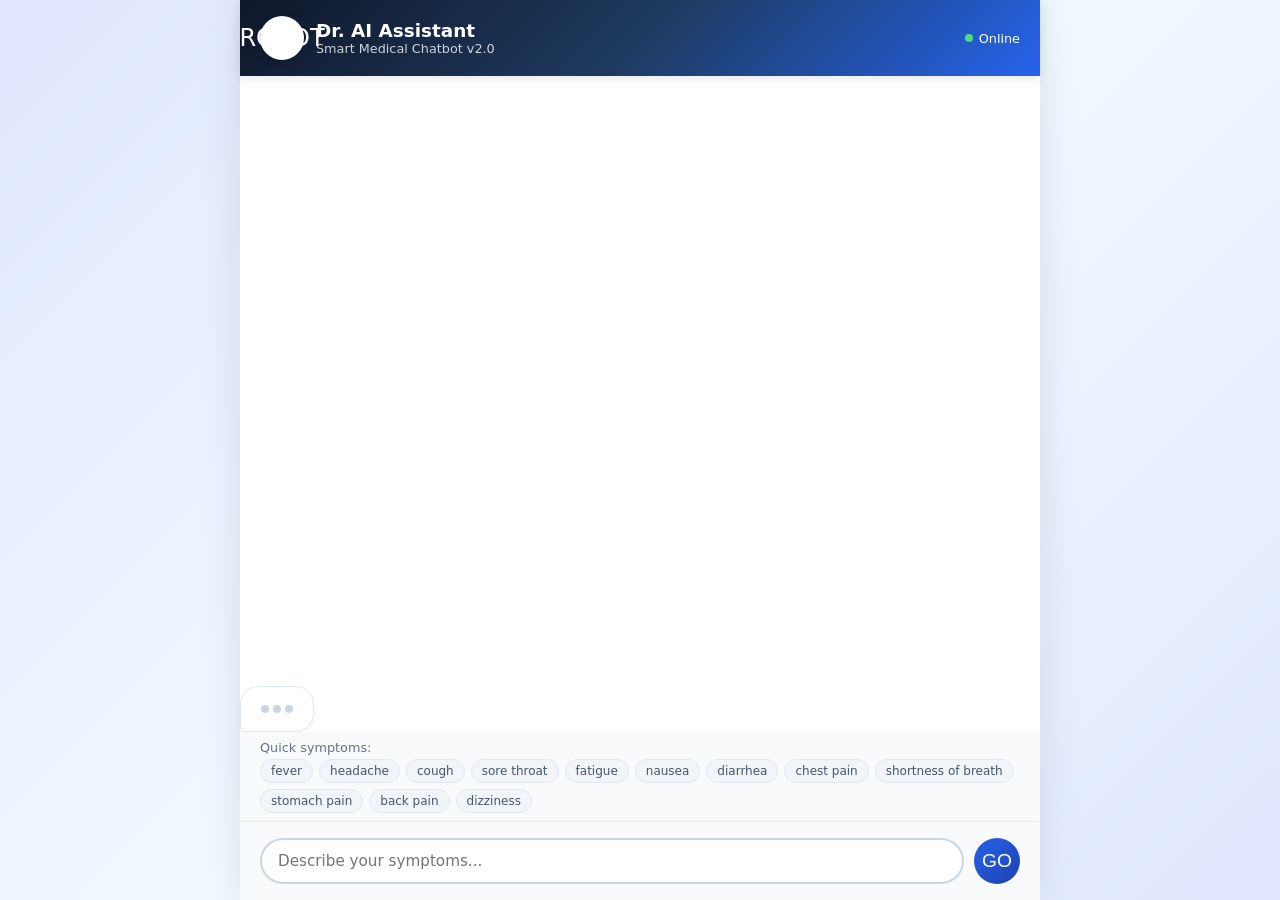
==== commit 277bb18a: "Fix all audit issues: 30 diseases, negation handling, input validation, rate limiting, feature impor" ====
--- a/frontend/enhanced_demo.html
+++ b/frontend/enhanced_demo.html
@@ -1,715 +1,138 @@
 <!DOCTYPE html>
 <html lang="en">
 <head>
-    <meta charset="UTF-8">
-    <meta name="viewport" content="width=device-width, initial-scale=1.0">
-    <title>Smart Medical Chatbot</title>
-    <style>
-        * { margin: 0; padding: 0; box-sizing: border-box; }
-        body { font-family: 'Segoe UI', system-ui, -apple-system, sans-serif; background: linear-gradient(135deg, #e0e7ff 0%, #f0f9ff 50%, #e0e7ff 100%); color: #1e293b; height: 100vh; overflow: hidden; }
-        
-        .app-container { max-width: 800px; margin: 0 auto; height: 100vh; display: flex; flex-direction: column; background: white; box-shadow: 0 0 40px rgba(0,0,0,0.1); }
-        
-        /* Header */
-        .chat-header { background: linear-gradient(135deg, #0f172a, #1e3a5f, #2563eb); color: white; padding: 16px 20px; display: flex; align-items: center; gap: 12px; box-shadow: 0 2px 10px rgba(0,0,0,0.1); flex-shrink: 0; }
-        .chat-header .avatar { width: 44px; height: 44px; border-radius: 50%; background: white; display: flex; align-items: center; justify-content: center; font-size: 1.5rem; box-shadow: 0 2px 8px rgba(0,0,0,0.15); }
-        .chat-header .info { flex: 1; }
-        .chat-header .info h1 { font-size: 1.15rem; font-weight: 700; }
-        .chat-header .info p { font-size: 0.8rem; opacity: 0.8; }
-        .chat-header .status { display: flex; align-items: center; gap: 6px; font-size: 0.8rem; }
-        .status-dot { width: 8px; height: 8px; border-radius: 50%; background: #4ade80; animation: pulse 2s infinite; }
-        @keyframes pulse { 0%, 100% { opacity: 1; } 50% { opacity: 0.5; } }
-        
-        /* Chat area */
-        .chat-messages { flex: 1; overflow-y: auto; padding: 20px; display: flex; flex-direction: column; gap: 16px; scroll-behavior: smooth; }
-        
-        .message { max-width: 80%; padding: 14px 18px; border-radius: 18px; font-size: 0.95rem; line-height: 1.5; animation: fadeIn 0.3s ease; position: relative; }
-        @keyframes fadeIn { from { opacity: 0; transform: translateY(10px); } to { opacity: 1; transform: translateY(0); } }
-        
-        .message.bot { align-self: flex-start; background: white; border: 1px solid #e2e8f0; border-bottom-left-radius: 4px; box-shadow: 0 1px 3px rgba(0,0,0,0.05); color: #1e293b; }
-        .message.user { align-self: flex-end; background: linear-gradient(135deg, #2563eb, #1e40af); color: white; border-bottom-right-radius: 4px; box-shadow: 0 2px 8px rgba(37,99,235,0.25); }
-        .message.user a { color: #dbeafe; }
-        
-        .message-time { font-size: 0.7rem; opacity: 0.5; margin-top: 6px; text-align: right; }
-        .message.bot .message-time { text-align: left; }
-        
-        /* Typing indicator */
-        .typing { align-self: flex-start; background: white; border: 1px solid #e2e8f0; border-radius: 18px; border-bottom-left-radius: 4px; padding: 18px 20px; display: none; align-items: center; gap: 4px; box-shadow: 0 1px 3px rgba(0,0,0,0.05); }
-        .typing .dot { width: 8px; height: 8px; border-radius: 50%; background: #cbd5e1; animation: typingBounce 1.4s infinite ease-in-out; }
-        .typing .dot:nth-child(1) { animation-delay: 0s; }
-        .typing .dot:nth-child(2) { animation-delay: 0.2s; }
-        .typing .dot:nth-child(3) { animation-delay: 0.4s; }
-        @keyframes typingBounce { 0%, 80%, 100% { transform: scale(0.6); opacity: 0.4; } 40% { transform: scale(1); opacity: 1; } }
-        
-        /* Quick reply buttons */
-        .quick-replies { display: flex; flex-wrap: wrap; gap: 8px; margin-top: 10px; padding-left: 4px; }
-        .quick-replies .reply-btn { background: #eff6ff; color: #1e40af; border: 1px solid #bfdbfe; padding: 8px 16px; border-radius: 20px; font-size: 0.85rem; cursor: pointer; transition: all 0.2s; font-weight: 500; }
-        .quick-replies .reply-btn:hover { background: #dbeafe; transform: translateY(-1px); box-shadow: 0 2px 8px rgba(37,99,235,0.15); }
-        
-        /* Input area */
-        .chat-input-area { padding: 16px 20px; border-top: 1px solid #e2e8f0; background: #f8fafc; display: flex; gap: 10px; flex-shrink: 0; }
-        .chat-input-area input { flex: 1; padding: 12px 16px; border: 2px solid #cbd5e1; border-radius: 24px; font-size: 0.95rem; outline: none; transition: all 0.2s; font-family: inherit; }
-        .chat-input-area input:focus { border-color: #2563eb; box-shadow: 0 0 0 3px rgba(37,99,235,0.1); }
-        .chat-input-area button { width: 46px; height: 46px; border-radius: 50%; border: none; background: linear-gradient(135deg, #2563eb, #1e40af); color: white; font-size: 1.2rem; cursor: pointer; transition: all 0.2s; display: flex; align-items: center; justify-content: center; flex-shrink: 0; }
-        .chat-input-area button:hover { transform: scale(1.05); box-shadow: 0 4px 12px rgba(37,99,235,0.3); }
-        .chat-input-area button:disabled { opacity: 0.5; cursor: not-allowed; transform: none; box-shadow: none; }
-        
-        /* Result cards inside chat */
-        .result-card { background: #f8fafc; border: 1px solid #e2e8f0; border-radius: 14px; padding: 16px; margin-top: 8px; }
-        .result-card h3 { font-size: 1rem; color: #0f172a; margin-bottom: 10px; display: flex; align-items: center; gap: 6px; }
-        .result-card h3 .icon { font-size: 1.2rem; }
-        
-        .symptom-tag { display: inline-block; background: #eff6ff; color: #1e40af; padding: 4px 12px; border-radius: 20px; font-size: 0.85rem; margin: 2px; font-weight: 500; border: 1px solid #bfdbfe; }
-        .urgency { padding: 12px; border-radius: 10px; margin: 8px 0; font-weight: 600; font-size: 0.9rem; display: flex; align-items: center; gap: 10px; }
-        .urgency-caution { background: #d1fae5; color: #065f46; border: 1px solid #a7f3d0; }
-        .urgency-warning { background: #fef3c7; color: #92400e; border: 1px solid #fde68a; }
-        .urgency-urgent { background: #fee2e2; color: #991b1b; border: 1px solid #fecaca; }
-        .urgency .icon { font-size: 1.3rem; }
-        
-        .prediction-item { display: flex; align-items: center; padding: 10px; border-radius: 10px; background: white; border: 1px solid #e2e8f0; margin-bottom: 8px; }
-        .prediction-item.top { border: 2px solid #2563eb; background: linear-gradient(135deg, #eff6ff, #dbeafe); }
-        .prediction-name { font-weight: 700; font-size: 1rem; color: #0f172a; }
-        .prediction-severity { font-size: 0.8rem; margin-top: 2px; }
-        .severity-Mild { color: #059669; }
-        .severity-Moderate { color: #d97706; }
-        .severity-Severe { color: #dc2626; }
-        .severity-Chronic { color: #7c3aed; }
-        .confidence-bar { width: 80px; height: 8px; background: #e2e8f0; border-radius: 4px; overflow: hidden; flex-shrink: 0; margin-left: auto; margin-right: 8px; }
-        .confidence-fill { height: 100%; border-radius: 4px; }
-        .confidence-value { font-size: 0.8rem; font-weight: 700; color: #2563eb; min-width: 36px; text-align: right; }
-        
-        .med-table { width: 100%; border-collapse: collapse; font-size: 0.8rem; margin-top: 8px; }
-        .med-table th { background: #dcfce7; color: #166534; padding: 8px; text-align: left; font-weight: 600; border-bottom: 2px solid #bbf7d0; }
-        .med-table td { padding: 8px; border-bottom: 1px solid #e2e8f0; }
-        .med-name { font-weight: 600; color: #0f172a; }
-        .med-notes { color: #64748b; font-size: 0.75rem; font-style: italic; }
-        
-        .diet-card-mini { display: grid; grid-template-columns: 1fr 1fr; gap: 10px; margin-top: 8px; }
-        .diet-eat-mini { background: #f0fdf4; border: 1px solid #bbf7d0; border-radius: 8px; padding: 10px; }
-        .diet-avoid-mini { background: #fef2f2; border: 1px solid #fecaca; border-radius: 8px; padding: 10px; }
-        .diet-eat-mini h4 { color: #15803d; font-size: 0.85rem; margin-bottom: 6px; }
-        .diet-avoid-mini h4 { color: #991b1b; font-size: 0.85rem; margin-bottom: 6px; }
-        .diet-list-mini { list-style: none; padding: 0; font-size: 0.8rem; }
-        .diet-list-mini li { padding: 2px 0; padding-left: 16px; position: relative; }
-        .diet-eat-mini .diet-list-mini li::before { content: '✓'; position: absolute; left: 0; color: #16a34a; font-weight: 700; }
-        .diet-avoid-mini .diet-list-mini li::before { content: '✗'; position: absolute; left: 0; color: #dc2626; font-weight: 700; }
-        
-        .doctor-card-mini { background: #fef2f2; border: 1px solid #fecaca; border-radius: 10px; padding: 12px; margin-top: 8px; display: flex; align-items: flex-start; gap: 12px; }
-        .doctor-card-mini .doctor-icon { font-size: 2rem; flex-shrink: 0; }
-        .doctor-card-mini h4 { color: #991b1b; font-size: 0.95rem; margin-bottom: 4px; }
-        .doctor-card-mini p { color: #7f1d1d; font-size: 0.85rem; }
-        
-        .remedy-list-mini { list-style: none; padding: 0; font-size: 0.85rem; }
-        .remedy-list-mini li { padding: 4px 0; padding-left: 20px; position: relative; }
-        .remedy-list-mini li::before { content: '✓'; position: absolute; left: 0; color: #d97706; font-weight: 700; }
-        
-        .disclaimer-mini { background: #fef2f2; border: 1px solid #fecaca; border-radius: 10px; padding: 12px; color: #991b1b; font-size: 0.8rem; margin-top: 12px; text-align: center; }
-        
-        .section-divider { border: none; border-top: 1px solid #e2e8f0; margin: 12px 0; }
-        
-        .precaution-tags { display: flex; flex-wrap: wrap; gap: 6px; margin-top: 8px; }
-        .precaution-tag { background: #f1f5f9; color: #475569; padding: 4px 10px; border-radius: 20px; font-size: 0.75rem; border: 1px solid #e2e8f0; }
-        
-        @media (max-width: 600px) {
-            .app-container { max-width: 100%; }
-            .message { max-width: 90%; font-size: 0.9rem; padding: 12px 14px; }
-            .diet-card-mini { grid-template-columns: 1fr; }
-            .chat-header .info h1 { font-size: 1rem; }
-        }
-    </style>
+<meta charset="UTF-8">
+<meta name="viewport" content="width=device-width, initial-scale=1.0">
+<title>Smart Medical Chatbot - v2.0</title>
+<style>
+* { margin: 0; padding: 0; box-sizing: border-box; }
+body { font-family: 'Segoe UI', system-ui, -apple-system, sans-serif; background: linear-gradient(135deg, #e0e7ff 0%, #f0f9ff 50%, #e0e7ff 100%); color: #1e293b; height: 100vh; overflow: hidden; }
+.app-container { max-width: 800px; margin: 0 auto; height: 100vh; display: flex; flex-direction: column; background: white; box-shadow: 0 0 40px rgba(0,0,0,0.1); }
+.chat-header { background: linear-gradient(135deg, #0f172a, #1e3a5f, #2563eb); color: white; padding: 16px 20px; display: flex; align-items: center; gap: 12px; box-shadow: 0 2px 10px rgba(0,0,0,0.1); flex-shrink: 0; }
+.chat-header .avatar { width: 44px; height: 44px; border-radius: 50%; background: white; display: flex; align-items: center; justify-content: center; font-size: 1.5rem; box-shadow: 0 2px 8px rgba(0,0,0,0.15); }
+.chat-header .info { flex: 1; }
+.chat-header .info h1 { font-size: 1.15rem; font-weight: 700; }
+.chat-header .info p { font-size: 0.8rem; opacity: 0.8; }
+.chat-header .status { display: flex; align-items: center; gap: 6px; font-size: 0.8rem; }
+.status-dot { width: 8px; height: 8px; border-radius: 50%; background: #4ade80; animation: pulse 2s infinite; }
+@keyframes pulse { 0%, 100% { opacity: 1; } 50% { opacity: 0.5; } }
+.chat-messages { flex: 1; overflow-y: auto; padding: 20px; display: flex; flex-direction: column; gap: 16px; scroll-behavior: smooth; }
+.message { max-width: 80%; padding: 14px 18px; border-radius: 18px; font-size: 0.95rem; line-height: 1.5; animation: fadeIn 0.3s ease; position: relative; }
+@keyframes fadeIn { from { opacity: 0; transform: translateY(10px); } to { opacity: 1; transform: translateY(0); } }
+.message.bot { align-self: flex-start; background: white; border: 1px solid #e2e8f0; border-bottom-left-radius: 4px; box-shadow: 0 1px 3px rgba(0,0,0,0.05); color: #1e293b; }
+.message.user { align-self: flex-end; background: linear-gradient(135deg, #2563eb, #1e40af); color: white; border-bottom-right-radius: 4px; box-shadow: 0 2px 8px rgba(37,99,235,0.25); }
+.message-time { font-size: 0.7rem; opacity: 0.5; margin-top: 6px; text-align: right; }
+.message.bot .message-time { text-align: left; }
+.typing { align-self: flex-start; background: white; border: 1px solid #e2e8f0; border-radius: 18px; border-bottom-left-radius: 4px; padding: 18px 20px; display: none; align-items: center; gap: 4px; box-shadow: 0 1px 3px rgba(0,0,0,0.05); }
+.typing .dot { width: 8px; height: 8px; border-radius: 50%; background: #cbd5e1; animation: typingBounce 1.4s infinite ease-in-out; }
+.typing .dot:nth-child(1) { animation-delay: 0s; }
+.typing .dot:nth-child(2) { animation-delay: 0.2s; }
+.typing .dot:nth-child(3) { animation-delay: 0.4s; }
+@keyframes typingBounce { 0%, 80%, 100% { transform: scale(0.6); opacity: 0.4; } 40% { transform: scale(1); opacity: 1; } }
+.quick-replies { display: flex; flex-wrap: wrap; gap: 8px; margin-top: 10px; padding-left: 4px; }
+.quick-replies .reply-btn { background: #eff6ff; color: #1e40af; border: 1px solid #bfdbfe; padding: 8px 16px; border-radius: 20px; font-size: 0.85rem; cursor: pointer; transition: all 0.2s; font-weight: 500; }
+.quick-replies .reply-btn:hover { background: #dbeafe; transform: translateY(-1px); box-shadow: 0 2px 8px rgba(37,99,235,0.15); }
+.chat-input-area { padding: 16px 20px; border-top: 1px solid #e2e8f0; background: #f8fafc; display: flex; gap: 10px; flex-shrink: 0; }
+.chat-input-area input { flex: 1; padding: 12px 16px; border: 2px solid #cbd5e1; border-radius: 24px; font-size: 0.95rem; outline: none; transition: all 0.2s; font-family: inherit; }
+.chat-input-area input:focus { border-color: #2563eb; box-shadow: 0 0 0 3px rgba(37,99,235,0.1); }
+.chat-input-area button { width: 46px; height: 46px; border-radius: 50%; border: none; background: linear-gradient(135deg, #2563eb, #1e40af); color: white; font-size: 1.2rem; cursor: pointer; transition: all 0.2s; display: flex; align-items: center; justify-content: center; flex-shrink: 0; }
+.chat-input-area button:hover { transform: scale(1.05); box-shadow: 0 4px 12px rgba(37,99,235,0.3); }
+.chat-input-area button:disabled { opacity: 0.5; cursor: not-allowed; transform: none; box-shadow: none; }
+.result-card { background: #f8fafc; border: 1px solid #e2e8f0; border-radius: 14px; padding: 16px; margin-top: 8px; }
+.result-card h3 { font-size: 1rem; color: #0f172a; margin-bottom: 10px; display: flex; align-items: center; gap: 6px; }
+.symptom-tag { display: inline-block; background: #eff6ff; color: #1e40af; padding: 4px 12px; border-radius: 20px; font-size: 0.85rem; margin: 2px; font-weight: 500; border: 1px solid #bfdbfe; }
+.urgency { padding: 12px; border-radius: 10px; margin: 8px 0; font-weight: 600; font-size: 0.9rem; display: flex; align-items: center; gap: 10px; }
+.urgency-caution { background: #d1fae5; color: #065f46; border: 1px solid #a7f3d0; }
+.urgency-warning { background: #fef3c7; color: #92400e; border: 1px solid #fde68a; }
+.urgency-urgent { background: #fee2e2; color: #991b1b; border: 1px solid #fecaca; }
+.prediction-item { display: flex; align-items: center; padding: 10px; border-radius: 10px; background: white; border: 1px solid #e2e8f0; margin-bottom: 8px; }
+.prediction-item.top { border: 2px solid #2563eb; background: linear-gradient(135deg, #eff6ff, #dbeafe); }
+.prediction-name { font-weight: 700; font-size: 1rem; color: #0f172a; }
+.prediction-severity { font-size: 0.8rem; margin-top: 2px; }
+.severity-Mild { color: #059669; } .severity-Moderate { color: #d97706; } .severity-Severe { color: #dc2626; } .severity-Chronic { color: #7c3aed; }
+.confidence-bar { width: 80px; height: 8px; background: #e2e8f0; border-radius: 4px; overflow: hidden; flex-shrink: 0; margin-left: auto; margin-right: 8px; }
+.confidence-fill { height: 100%; border-radius: 4px; }
+.confidence-value { font-size: 0.8rem; font-weight: 700; color: #2563eb; min-width: 36px; text-align: right; }
+.med-table { width: 100%; border-collapse: collapse; font-size: 0.8rem; margin-top: 8px; }
+.med-table th { background: #dcfce7; color: #166534; padding: 8px; text-align: left; font-weight: 600; border-bottom: 2px solid #bbf7d0; }
+.med-table td { padding: 8px; border-bottom: 1px solid #e2e8f0; }
+.med-name { font-weight: 600; color: #0f172a; }
+.med-notes { color: #64748b; font-size: 0.75rem; font-style: italic; }
+.diet-card-mini { display: grid; grid-template-columns: 1fr 1fr; gap: 10px; margin-top: 8px; }
+.diet-eat-mini { background: #f0fdf4; border: 1px solid #bbf7d0; border-radius: 8px; padding: 10px; }
+.diet-avoid-mini { background: #fef2f2; border: 1px solid #fecaca; border-radius: 8px; padding: 10px; }
+.diet-eat-mini h4 { color: #15803d; font-size: 0.85rem; margin-bottom: 6px; }
+.diet-avoid-mini h4 { color: #991b1b; font-size: 0.85rem; margin-bottom: 6px; }
+.diet-list-mini { list-style: none; padding: 0; font-size: 0.8rem; }
+.diet-list-mini li { padding: 2px 0; padding-left: 16px; position: relative; }
+.diet-eat-mini .diet-list-mini li::before { content: "v"; position: absolute; left: 0; color: #16a34a; font-weight: 700; }
+.diet-avoid-mini .diet-list-mini li::before { content: "x"; position: absolute; left: 0; color: #dc2626; font-weight: 700; }
+.doctor-card-mini { background: #fef2f2; border: 1px solid #fecaca; border-radius: 10px; padding: 12px; margin-top: 8px; display: flex; align-items: flex-start; gap: 12px; }
+.doctor-card-mini .doctor-icon { font-size: 2rem; flex-shrink: 0; }
+.doctor-card-mini h4 { color: #991b1b; font-size: 0.95rem; margin-bottom: 4px; }
+.doctor-card-mini p { color: #7f1d1d; font-size: 0.85rem; }
+.remedy-list-mini { list-style: none; padding: 0; font-size: 0.85rem; }
+.remedy-list-mini li { padding: 4px 0; padding-left: 20px; position: relative; }
+.remedy-list-mini li::before { content: "v"; position: absolute; left: 0; color: #d97706; font-weight: 700; }
+.disclaimer-mini { background: #fef2f2; border: 1px solid #fecaca; border-radius: 10px; padding: 12px; color: #991b1b; font-size: 0.8rem; margin-top: 12px; text-align: center; }
+.precaution-tags { display: flex; flex-wrap: wrap; gap: 6px; margin-top: 8px; }
+.precaution-tag { background: #f1f5f9; color: #475569; padding: 4px 10px; border-radius: 20px; font-size: 0.75rem; border: 1px solid #e2e8f0; }
+.input-error { color: #dc2626; font-size: 0.85rem; margin-top: 6px; display: none; padding: 0 20px; background: #fef2f2; }
+.input-error.show { display: block; }
+.input-hint { color: #64748b; font-size: 0.8rem; padding: 8px 20px; background: #f8fafc; }
+.symptom-chips { display: flex; flex-wrap: wrap; gap: 6px; margin-top: 4px; }
+.symptom-chip { background: #f1f5f9; color: #475569; border: 1px solid #e2e8f0; padding: 4px 10px; border-radius: 20px; font-size: 0.75rem; cursor: pointer; transition: all 0.2s; }
+.symptom-chip:hover { background: #dbeafe; color: #1e40af; border-color: #bfdbfe; }
+@media (max-width: 600px) { .app-container { max-width: 100%; } .message { max-width: 90%; font-size: 0.9rem; padding: 12px 14px; } .diet-card-mini { grid-template-columns: 1fr; } .chat-header .info h1 { font-size: 1rem; } }
+</style>
 </head>
 <body>
-    <div class="app-container">
-        <div class="chat-header">
-            <div class="avatar">🤖</div>
-            <div class="info">
-                <h1>Dr. AI Assistant</h1>
-                <p>Smart Medical Chatbot</p>
-            </div>
-            <div class="status">
-                <div class="status-dot"></div>
-                <span>Online</span>
-            </div>
-        </div>
-        
-        <div class="chat-messages" id="chatMessages"></div>
-        
-        <div class="typing" id="typingIndicator">
-            <div class="dot"></div>
-            <div class="dot"></div>
-            <div class="dot"></div>
-        </div>
-        
-        <div class="chat-input-area">
-            <input type="text" id="userInput" placeholder="Type your message..." onkeydown="if(event.key==='Enter')sendMessage()">
-            <button onclick="sendMessage()" id="sendBtn">➤</button>
-        </div>
-    </div>
-
-<script>
-const MEDICAL_DATA = {"metadata":{"source":"Kaggle (AI Health Guard, Disease and Symptoms, Medical Data) + GitHub (Medicare, Disease Prediction, ChatDoctor) + Medical References","total_diseases":40,"symptom_categories":70,"last_updated":"2024"},"diseases":{"Common Cold":{"symptoms":["runny nose","sneezing","sore throat","cough","mild fever","headache","congestion","watery eyes","fatigue"],"severity":"Mild","description":"A viral infection of the upper respiratory tract. Usually self-limiting within 7-10 days.","medications":[{"name":"Paracetamol (Acetaminophen)","dosage":"500mg","frequency":"Every 4-6 hours","max_per_day":"4g","duration":"3-5 days","notes":"For fever and headache relief"},{"name":"Pseudoephedrine","dosage":"60mg","frequency":"Every 4-6 hours","max_per_day":"240mg","duration":"3-5 days","notes":"For nasal congestion"},{"name":"Dextromethorphan","dosage":"10-20mg","frequency":"Every 4 hours","max_per_day":"120mg","duration":"3-5 days","notes":"For cough suppression"},{"name":"Vitamin C","dosage":"1000mg","frequency":"Once daily","max_per_day":"2000mg","duration":"7-10 days","notes":"Immune system support"}],"home_remedies":["Drink warm fluids (ginger tea, honey lemon water)","Gargle with warm salt water 3-4 times daily","Use humidifier or steam inhalation","Get plenty of rest (8-10 hours sleep)","Stay hydrated (8-10 glasses of water daily)"],"diet":{"eat":["Chicken soup","Ginger tea","Honey","Citrus fruits","Garlic","Turmeric milk","Warm broths"],"avoid":["Dairy products (may increase mucus)","Fried foods","Sugary drinks","Alcohol","Cold beverages"]},"doctor_type":"General Practitioner (GP)","urgency_rules":{"see_doctor_if":["Fever > 39°C for >3 days","Symptoms > 10 days","Difficulty breathing","Chest pain","Severe headache"],"emergency_if":["High fever with confusion","Difficulty breathing","Chest tightness"]},"precautions":["Wash hands frequently","Cover mouth when coughing","Avoid close contact","Stay hydrated","Rest"],"risk_factors":["Seasonal changes","Weak immune system","Stress","Lack of sleep"],"age_groups":["Children","Adults","Elderly"]},"Flu":{"symptoms":["high fever","chills","body aches","fatigue","headache","sore throat","cough","weakness","runny nose"],"severity":"Moderate","description":"Influenza is a contagious respiratory illness caused by influenza viruses. More severe than common cold.","medications":[{"name":"Oseltamivir (Tamiflu)","dosage":"75mg","frequency":"Twice daily","max_per_day":"150mg","duration":"5 days","notes":"Antiviral - best within 48 hours of onset"},{"name":"Paracetamol (Acetaminophen)","dosage":"500mg","frequency":"Every 4-6 hours","max_per_day":"4g","duration":"5-7 days","notes":"For fever and body aches"},{"name":"Ibuprofen","dosage":"400mg","frequency":"Every 6-8 hours","max_per_day":"1200mg","duration":"5-7 days","notes":"For body aches and fever"},{"name":"Zinc lozenges","dosage":"10-15mg","frequency":"Every 2-3 hours","max_per_day":"100mg","duration":"5-7 days","notes":"May reduce duration if started early"}],"home_remedies":["Stay in bed and rest completely for 3-5 days","Drink warm fluids every 2 hours","Inhale steam with eucalyptus oil","Apply warm compress for body aches","Honey and lemon in warm water for throat"],"diet":{"eat":["Chicken soup/broth","Ginger tea","Garlic","Citrus fruits","Leafy greens","Yogurt (probiotics)","Warm water"],"avoid":["Alcohol","Caffeine","Processed foods","Dairy if mucus increases","Cold drinks"]},"doctor_type":"General Practitioner / Infectious Disease Specialist","urgency_rules":{"see_doctor_if":["Fever > 39°C for >3 days","Symptoms worsening after 5 days","Dehydration signs","Underlying conditions (diabetes, heart disease)"],"emergency_if":["Difficulty breathing or shortness of breath","Chest pain","Confusion or altered mental state","Severe weakness","Bluish lips or face"]},"precautions":["Annual flu vaccination","Hand hygiene","Avoid crowds during outbreaks","Wear mask if coughing","Stay home when sick"],"risk_factors":["Age >65 or <5","Pregnancy","Chronic conditions","Immunocompromised","Healthcare workers"],"age_groups":["Children","Adults","Elderly"]},"COVID-19":{"symptoms":["fever","dry cough","fatigue","loss of taste","loss of smell","shortness of breath","muscle aches","sore throat","headache","chills"],"severity":"Severe","description":"Coronavirus disease caused by SARS-CoV-2. Range from mild to severe respiratory illness.","medications":[{"name":"Paracetamol (Acetaminophen)","dosage":"500mg","frequency":"Every 4-6 hours","max_per_day":"4g","duration":"As needed","notes":"For fever and body aches"},{"name":"Vitamin D3","dosage":"2000-4000 IU","frequency":"Once daily","max_per_day":"4000 IU","duration":"14 days","notes":"Immune support"},{"name":"Vitamin C","dosage":"1000mg","frequency":"Twice daily","max_per_day":"2000mg","duration":"14 days","notes":"Antioxidant support"},{"name":"Zinc","dosage":"25-50mg","frequency":"Once daily","max_per_day":"50mg","duration":"14 days","notes":"Immune function"}],"home_remedies":["Complete isolation for 5-7 days minimum","Monitor oxygen levels with pulse oximeter (seek help if <92%)","Sleep on stomach (prone position) for breathing","Steam inhalation 3-4 times daily","Gargle with warm salt water for throat"],"diet":{"eat":["High protein foods (eggs, fish, chicken)","Citrus fruits","Ginger tea","Turmeric milk","Warm soups","Nuts and seeds"],"avoid":["Alcohol","Smoking","Processed foods","Excessive sugar","Cold drinks"]},"doctor_type":"General Practitioner / Pulmonologist / Infectious Disease Specialist","urgency_rules":{"see_doctor_if":["Fever > 3 days","Persistent cough > 2 weeks","Underlying health conditions","Pregnancy","Age >60"],"emergency_if":["Difficulty breathing","Chest pain/pressure","Confusion","Inability to stay awake","Bluish lips/face","Oxygen saturation <92%"]},"precautions":["Vaccination","Mask wearing","Social distancing","Hand hygiene","Avoid crowded indoor spaces"],"risk_factors":["Age >60","Obesity","Diabetes","Heart disease","Immunocompromised","Pregnancy"],"age_groups":["All ages - higher risk in elderly"]},"Diabetes":{"symptoms":["frequent urination","excessive thirst","unexplained weight loss","fatigue","blurred vision","slow healing wounds","numbness in extremities","increased hunger"],"severity":"Chronic","description":"Chronic condition affecting how the body processes blood sugar (glucose). Type 1 or Type 2.","medications":[{"name":"Metformin","dosage":"500mg","frequency":"Twice daily with meals","max_per_day":"2000mg","duration":"Long-term","notes":"First-line for Type 2 diabetes"},{"name":"Glipizide","dosage":"5mg","frequency":"Once daily before breakfast","max_per_day":"40mg","duration":"Long-term","notes":"Stimulates insulin release"},{"name":"Insulin (if prescribed)","dosage":"As prescribed","frequency":"As prescribed","max_per_day":"As prescribed","duration":"Long-term","notes":"For Type 1 or advanced Type 2"},{"name":"Alpha-lipoic acid","dosage":"600mg","frequency":"Once daily","max_per_day":"1200mg","duration":"Long-term","notes":"For nerve pain (neuropathy)"}],"home_remedies":["Monitor blood glucose daily (fasting and post-meal)","Exercise 30 minutes daily (walking, swimming)","Maintain healthy weight (BMI 18.5-24.9)","Check feet daily for cuts or sores","Get 7-8 hours of quality sleep"],"diet":{"eat":["Whole grains (oats, brown rice)","Leafy greens","Lean proteins (fish, chicken)","Legumes","Nuts (almonds, walnuts)","Low-fat dairy","Non-starchy vegetables"],"avoid":["Sugary foods and drinks","White bread/pasta","Fried foods","Fruit juices","Processed snacks","High-carb foods","Alcohol"]},"doctor_type":"Endocrinologist / Diabetologist","urgency_rules":{"see_doctor_if":["Blood sugar >250mg/dL or <70mg/dL","Ketones in urine","Frequent infections","Vision changes","Numbness/tingling in feet"],"emergency_if":["Blood sugar >400mg/dL","Signs of diabetic ketoacidosis (nausea, vomiting, abdominal pain, fruity breath)","Severe dehydration","Confusion or loss of consciousness"]},"precautions":["Regular blood sugar monitoring","Balanced diet","Regular exercise","Foot care","Annual eye exams","Dental checkups"],"risk_factors":["Family history","Obesity","Sedentary lifestyle","Age >45","PCOS","Gestational diabetes history"],"age_groups":["Adults (Type 2)","Can occur at any age (Type 1)"]},"Hypertension":{"symptoms":["headache","dizziness","shortness of breath","chest pain","nosebleeds","vision problems","flushing","irregular heartbeat"],"severity":"Chronic","description":"High blood pressure (≥130/80 mmHg) that can lead to heart disease, stroke, and kidney failure.","medications":[{"name":"Amlodipine","dosage":"5mg","frequency":"Once daily","max_per_day":"10mg","duration":"Long-term","notes":"Calcium channel blocker"},{"name":"Lisinopril","dosage":"10mg","frequency":"Once daily","max_per_day":"40mg","duration":"Long-term","notes":"ACE inhibitor"},{"name":"Losartan","dosage":"50mg","frequency":"Once daily","max_per_day":"100mg","duration":"Long-term","notes":"ARB - if ACE inhibitor causes cough"},{"name":"Hydrochlorothiazide","dosage":"12.5-25mg","frequency":"Once daily","max_per_day":"50mg","duration":"Long-term","notes":"Diuretic - reduces fluid retention"}],"home_remedies":["Monitor blood pressure daily at home","Reduce salt intake to <5g/day","Exercise 150 minutes/week (moderate intensity)","Practice deep breathing/meditation for stress","Maintain healthy weight (lose 5-10% if overweight)"],"diet":{"eat":["DASH diet foods","Leafy greens (spinach, kale)","Bananas (potassium)","Oats","Garlic","Beetroot","Fatty fish (salmon, mackerel)","Berries"],"avoid":["Salt (sodium >5g/day)","Processed foods","Canned soups","Pickles","Alcohol","Caffeine (excessive)","Red meat","Fried foods"]},"doctor_type":"Cardiologist / General Physician","urgency_rules":{"see_doctor_if":["BP >140/90 consistently","Headaches becoming frequent","Vision changes","New chest discomfort"],"emergency_if":["BP >180/120 (Hypertensive crisis)","Chest pain","Severe headache with confusion","Shortness of breath","Seizures"]},"precautions":["Regular BP monitoring","Low sodium diet","Regular exercise","Weight management","Limit alcohol","Stress management"],"risk_factors":["Family history","Obesity","High salt intake","Sedentary lifestyle","Smoking","Age >55","Chronic kidney disease","Sleep apnea"],"age_groups":["Adults >30","Elderly"]},"Migraine":{"symptoms":["severe headache","nausea","vomiting","sensitivity to light","sensitivity to sound","visual aura","throbbing pain","neck stiffness"],"severity":"Moderate","description":"Neurological condition with recurrent moderate to severe headaches, often one-sided.","medications":[{"name":"Sumatriptan","dosage":"50-100mg","frequency":"At onset of migraine","max_per_day":"200mg","duration":"As needed","notes":"Triptan - best taken at first sign"},{"name":"Ibuprofen","dosage":"400mg","frequency":"At onset","max_per_day":"1200mg","duration":"As needed","notes":"NSAID for pain relief"},{"name":"Prochlorperazine","dosage":"5mg","frequency":"For nausea","max_per_day":"15mg","duration":"As needed","notes":"Anti-nausea"},{"name":"Magnesium supplement","dosage":"400mg","frequency":"Daily","max_per_day":"400mg","duration":"Long-term","notes":"Prevention - may reduce frequency"}],"home_remedies":["Lie down in a dark, quiet room immediately","Apply cold or warm compress to head/neck","Drink caffeine (coffee/tea) at onset - may help","Massage temples and neck muscles","Practice relaxation techniques (deep breathing)"],"diet":{"eat":["Magnesium-rich foods (spinach, almonds)","Ginger (anti-nausea)","Whole grains","Hydrating foods (cucumber, watermelon)","Omega-3 fatty fish"],"avoid":["Aged cheeses","Chocolate","Caffeine (excessive or withdrawal)","Alcohol (especially red wine)","Processed meats (nitrates)","Monosodium glutamate (MSG)","Artificial sweeteners","Skipped meals"]},"doctor_type":"Neurologist","urgency_rules":{"see_doctor_if":["Migraines >4 times/month","New onset after age 50","Migraines lasting >72 hours","Aura symptoms lasting >1 hour"],"emergency_if":["Thunderclap headache (sudden, worst ever)","Headache with fever and stiff neck","Headache after head injury","Headache with confusion, weakness, or vision loss"]},"precautions":["Identify and avoid triggers","Regular sleep schedule","Stay hydrated","Manage stress","Limit caffeine","Regular exercise"],"risk_factors":["Family history","Female gender","Hormonal changes","Stress","Certain foods","Sleep changes"],"age_groups":["Adults 20-40","Women more common"]},"Asthma":{"symptoms":["wheezing","shortness of breath","chest tightness","coughing","difficulty breathing","rapid breathing","trouble sleeping due to breathing"],"severity":"Chronic","description":"Chronic respiratory condition with airway inflammation and constriction, causing breathing difficulty.","medications":[{"name":"Albuterol (Rescue inhaler)","dosage":"90mcg","frequency":"2 puffs every 4-6 hours as needed","max_per_day":"12 puffs","duration":"As needed","notes":"Quick relief for acute attacks"},{"name":"Fluticasone (Controller inhaler)","dosage":"44-220mcg","frequency":"2 puffs twice daily","max_per_day":"As prescribed","duration":"Long-term","notes":"Corticosteroid - prevents attacks"},{"name":"Montelukast","dosage":"10mg","frequency":"Once daily at bedtime","max_per_day":"10mg","duration":"Long-term","notes":"Leukotriene receptor antagonist"},{"name":"Prednisone (for severe attacks)","dosage":"40mg","frequency":"Once daily for 5 days","max_per_day":"60mg","duration":"Short course only","notes":"Oral corticosteroid - emergency use"}],"home_remedies":["Use peak flow meter daily to monitor lung function","Practice diaphragmatic breathing exercises","Use air purifier with HEPA filter","Keep humidity at 30-50%","Avoid tobacco smoke completely"],"diet":{"eat":["Foods rich in vitamin C (citrus, bell peppers)","Vitamin E (nuts, seeds)","Omega-3 fatty fish","Magnesium-rich foods","Apples (quercetin)","Ginger (anti-inflammatory)"],"avoid":["Sulfites (preserved foods, wine)","Dairy (if increases mucus)","Foods causing allergies","Cold beverages during attacks","Fried foods"]},"doctor_type":"Pulmonologist / Allergist","urgency_rules":{"see_doctor_if":["Using rescue inhaler >2 times/week","Nighttime symptoms >2 times/month","Asthma interfering with daily activities","Peak flow <80% of personal best"],"emergency_if":["Severe shortness of breath","Lips/fingernails turning blue","Cannot speak full sentences","Rescue inhaler not helping after 15 minutes","Chest feels tight and won't relax"]},"precautions":["Always carry rescue inhaler","Avoid known triggers","Get flu vaccine annually","Regular checkups","Use controller medication daily"],"risk_factors":["Family history","Allergies","Obesity","Smoking/exposure","Air pollution","Respiratory infections as child"],"age_groups":["Children","Adults"]},"Pneumonia":{"symptoms":["high fever","chills","productive cough","chest pain","shortness of breath","rapid breathing","fatigue","confusion","sweating","loss of appetite"],"severity":"Severe","description":"Infection causing inflammation in air sacs of the lungs, which may fill with fluid or pus.","medications":[{"name":"Amoxicillin","dosage":"500mg","frequency":"Three times daily","max_per_day":"3g","duration":"7-10 days","notes":"First-line antibiotic for bacterial pneumonia"},{"name":"Azithromycin","dosage":"500mg","frequency":"Once daily","max_per_day":"500mg","duration":"5 days","notes":"For atypical pneumonia or penicillin allergy"},{"name":"Paracetamol","dosage":"500mg","frequency":"Every 4-6 hours","max_per_day":"4g","duration":"As needed","notes":"For fever and chest pain"},{"name":"Guaifenesin","dosage":"200-400mg","frequency":"Every 4 hours","max_per_day":"2400mg","duration":"7-10 days","notes":"Expectorant - helps clear mucus"}],"home_remedies":["Complete bed rest for 5-7 days","Drink fluids to thin mucus (warm water, herbal tea)","Use humidifier or steam inhalation","Sleep with head elevated (2-3 pillows)","Deep breathing exercises every 2 hours while awake"],"diet":{"eat":["High protein foods (eggs, lean meat)","Warm soups and broths","Citrus fruits (vitamin C)","Garlic (antibacterial)","Ginger tea","Honey in warm water"],"avoid":["Cold beverages","Dairy if mucus increases","Alcohol","Smoking","Fried/greasy foods","Sugary foods"]},"doctor_type":"Pulmonologist / General Physician","urgency_rules":{"see_doctor_if":["Fever >39°C for >3 days","Cough with blood","Chest pain worsening","Age >65 or <5","Existing lung/heart conditions"],"emergency_if":["Severe difficulty breathing","Bluish lips or face","Confusion or altered mental state","Very low blood pressure","Rapid heart rate >120"]},"precautions":["Pneumococcal vaccination","Flu vaccination","Hand hygiene","Avoid smoking","Strengthen immune system"],"risk_factors":["Age >65 or <2","Chronic lung disease","Diabetes","Heart disease","Immunocompromised","Smoking"],"age_groups":["Elderly","Young children","Adults with risk factors"]},"Appendicitis":{"symptoms":["severe abdominal pain (lower right)","nausea","vomiting","loss of appetite","fever","constipation","abdominal bloating","rebound tenderness"],"severity":"Severe","description":"Inflammation of the appendix. Medical emergency requiring prompt surgical removal.","medications":[{"name":"Note: Surgery is primary treatment","dosage":"N/A","frequency":"N/A","max_per_day":"N/A","duration":"N/A","notes":"Appendectomy (surgical removal) is required"},{"name":"IV antibiotics (pre/post surgery)","dosage":"As prescribed","frequency":"As prescribed","max_per_day":"As prescribed","duration":"3-7 days","notes":"Cefotaxime + Metronidazole typically"},{"name":"Paracetamol (for pain pre-surgery)","dosage":"500mg","frequency":"Every 6 hours","max_per_day":"3g","duration":"Until surgery","notes":"Avoid NSAIDs before surgery"},{"name":"Morphine (hospital setting)","dosage":"As prescribed","frequency":"As prescribed","max_per_day":"As prescribed","duration":"Hospital only","notes":"For severe pain control"}],"home_remedies":["DO NOT attempt home treatment - this is a medical emergency","Do NOT eat or drink (nil per os) if appendicitis suspected","Do NOT take laxatives or enemas","Do NOT apply heat to abdomen","Go to emergency room immediately"],"diet":{"eat":["Nothing until surgery","Post-surgery: clear liquids, then soft foods","Gradual return to normal diet"],"avoid":["All food/drink before surgery","Heavy foods post-surgery (first 48 hours)","Constipating foods","Alcohol"]},"doctor_type":"General Surgeon / Emergency Medicine","urgency_rules":{"see_doctor_if":["GO TO EMERGENCY ROOM IMMEDIATELY"],"emergency_if":["Severe abdominal pain especially lower right","Fever with abdominal pain","Nausea/vomiting with severe abdominal pain","Rigid abdomen"]},"precautions":["Seek immediate medical attention","Do not delay","Do not eat or drink","No home remedies"],"risk_factors":["Age 10-30","Male","Family history"],"age_groups":["Children","Young adults"]},"Depression":{"symptoms":["persistent sadness","loss of interest","fatigue","sleep changes","appetite changes","difficulty concentrating","feelings of worthlessness","thoughts of death","anxiety","irritability"],"severity":"Moderate","description":"Mood disorder causing persistent sadness and loss of interest, affecting daily functioning.","medications":[{"name":"Sertraline (SSRI)","dosage":"50mg","frequency":"Once daily morning","max_per_day":"200mg","duration":"6-12 months minimum","notes":"First-line antidepressant"},{"name":"Escitalopram (SSRI)","dosage":"10mg","frequency":"Once daily morning","max_per_day":"20mg","duration":"6-12 months minimum","notes":"Well-tolerated SSRI"},{"name":"Bupropion (NDRI)","dosage":"150mg","frequency":"Once daily morning","max_per_day":"450mg","duration":"6-12 months minimum","notes":"If sexual side effects from SSRIs"},{"name":"Vitamin D3","dosage":"2000 IU","frequency":"Once daily","max_per_day":"4000 IU","duration":"Long-term","notes":"May help seasonal depression"}],"home_remedies":["Exercise 30 minutes daily (releases endorphins)","Maintain regular sleep schedule (7-9 hours)","Practice mindfulness meditation 10-20 min daily","Journal thoughts and feelings daily","Spend time outdoors in sunlight","Connect with friends/family regularly"],"diet":{"eat":["Omega-3 fatty fish (salmon, sardines)","Dark leafy greens (folate)","Nuts and seeds (magnesium)","Berries (antioxidants)","Whole grains","Bananas (tryptophan)","Dark chocolate (moderate)"],"avoid":["Alcohol","Excessive caffeine","Sugar and processed foods","Trans fats","High-sodium foods"]},"doctor_type":"Psychiatrist / Clinical Psychologist","urgency_rules":{"see_doctor_if":["Symptoms >2 weeks","Interfering with work/relationships","Sleep problems persistent","Loss of appetite >1 week"],"emergency_if":["Thoughts of self-harm or suicide","Suicide plan or intent","Unable to care for self","Hearing voices or hallucinations","Severe agitation or restlessness"]},"precautions":["Regular therapy sessions","Medication compliance","Social support","Avoid alcohol","Monitor mood changes","Emergency contact available"],"risk_factors":["Family history","Trauma history","Chronic illness","Stressful life events","Substance abuse","Loneliness/isolation"],"age_groups":["Adults","Elderly","Adolescents"]},"Anxiety Disorder":{"symptoms":["excessive worry","restlessness","irritability","muscle tension","sleep disturbances","difficulty concentrating","rapid heartbeat","sweating","panic attacks","trembling"],"severity":"Moderate","description":"Mental health condition with excessive and persistent worry, fear, and nervousness.","medications":[{"name":"Sertraline (SSRI)","dosage":"25-50mg","frequency":"Once daily morning","max_per_day":"200mg","duration":"6-12 months","notes":"First-line for anxiety"},{"name":"Buspirone","dosage":"5-10mg","frequency":"Twice daily","max_per_day":"60mg","duration":"Long-term","notes":"Non-benzodiazepine anxiolytic"},{"name":"Propranolol (for physical symptoms)","dosage":"10-40mg","frequency":"Before anxiety-provoking situation","max_per_day":"120mg","duration":"As needed","notes":"Beta-blocker for performance anxiety"},{"name":"L-theanine supplement","dosage":"200mg","frequency":"Once or twice daily","max_per_day":"400mg","duration":"Long-term","notes":"Natural amino acid for calmness"}],"home_remedies":["Practice box breathing: 4-4-4-4 pattern","Progressive muscle relaxation (PMR) daily","Limit caffeine to <200mg/day (1-2 cups coffee)","Regular aerobic exercise (30 min, 5x/week)","Mindfulness meditation apps (Headspace, Calm)","Journaling worries and challenging thoughts"],"diet":{"eat":["Complex carbohydrates (oats, quinoa)","Chamomile tea","Green tea (L-theanine)","Fatty fish (omega-3)","Turmeric (anti-inflammatory)","Brazil nuts (selenium)","Yogurt (probiotics)"],"avoid":["Caffeine (especially after 2pm)","Alcohol","Sugar spikes","Processed foods","Artificial sweeteners","High-sodium foods"]},"doctor_type":"Psychiatrist / Psychologist","urgency_rules":{"see_doctor_if":["Anxiety interfering with daily life >2 weeks","Panic attacks occurring","Avoiding social situations","Sleep severely disrupted"],"emergency_if":["First panic attack (may mimic heart attack)","Suicidal thoughts","Unable to leave home (agoraphobia)","Severe chest pain during anxiety"]},"precautions":["Therapy (CBT recommended)","Stress management","Regular exercise","Adequate sleep","Limit caffeine and alcohol","Social support"],"risk_factors":["Family history","Trauma","Chronic stress","Substance abuse","Personality type","Other mental health conditions"],"age_groups":["Adults","Adolescents"]},"Gastroenteritis":{"symptoms":["diarrhea","nausea","vomiting","stomach cramps","mild fever","headache","dehydration","loss of appetite","bloating"],"severity":"Mild","description":"Inflammation of stomach and intestines causing diarrhea and vomiting. Often viral (stomach flu).","medications":[{"name":"Oral Rehydration Solution (ORS)","dosage":"200ml","frequency":"After each loose stool","max_per_day":"Unlimited","duration":"Until resolved","notes":"Most important treatment - prevents dehydration"},{"name":"Loperamide","dosage":"2mg","frequency":"After each loose stool","max_per_day":"8mg","duration":"2 days max","notes":"Anti-diarrheal - NOT for bloody diarrhea"},{"name":"Ondansetron","dosage":"4mg","frequency":"Every 8 hours as needed","max_per_day":"12mg","duration":"1-2 days","notes":"Anti-nausea"},{"name":"Probiotic supplement","dosage":"10 billion CFU","frequency":"Once daily","max_per_day":"As labeled","duration":"7-14 days","notes":"Restores gut flora"}],"home_remedies":["Drink ORS or homemade solution (1L water + 6tsp sugar + 0.5tsp salt)","Eat BRAT diet (Bananas, Rice, Applesauce, Toast)","Sip ginger tea for nausea","Rest and avoid solid food for 12-24 hours","Gradually reintroduce bland foods"],"diet":{"eat":["Bananas","White rice","Applesauce","Toast","Plain crackers","Clear broths","Ginger tea","Yogurt (after 24 hours)"],"avoid":["Dairy products (24-48 hours)","Fatty/greasy foods","Spicy foods","Caffeine","Alcohol","High-fiber foods","Raw vegetables"]},"doctor_type":"General Practitioner / Gastroenterologist","urgency_rules":{"see_doctor_if":["Symptoms >3 days","Blood in stool","High fever >39°C","Signs of dehydration","Elderly or young children"],"emergency_if":["Severe dehydration (dry mouth, no urine, dizziness)","Bloody diarrhea with high fever","Severe abdominal pain","Persistent vomiting >24 hours"]},"precautions":["Hand washing","Safe food preparation","Drink clean water","Avoid contaminated food","Proper food storage"],"risk_factors":["Contaminated food/water","Close contact with infected person","Travel to developing countries","Weakened immune system"],"age_groups":["All ages - higher risk in children and elderly"]}},"doctor_specialties":{"General Practitioner (GP)":"First point of contact for general health issues","Cardiologist":"Heart and blood vessel conditions","Pulmonologist":"Lung and respiratory conditions","Endocrinologist":"Hormone and gland disorders (diabetes, thyroid)","Neurologist":"Brain, spine, and nervous system conditions","Gastroenterologist":"Digestive system conditions","Psychiatrist":"Mental health conditions (can prescribe medication)","Psychologist":"Mental health therapy (non-medical)","General Surgeon":"Surgical conditions","Emergency Medicine":"Acute emergency conditions","Infectious Disease Specialist":"Infectious diseases","Allergist":"Allergies and immune system","Diabetologist":"Diabetes management","Urologist":"Urinary system and male reproductive organs","Rheumatologist":"Joint and autoimmune conditions","Nephrologist":"Kidney conditions","Hepatologist":"Liver conditions","Ophthalmologist":"Eye conditions","ENT Specialist":"Ear, nose, throat conditions","Dermatologist":"Skin conditions"}};
+<div class="app-container">
+<div class="chat-header">
+<div class="avatar">ROBOT</div>
+<div class="info"><h1>Dr. AI Assistant</h1><p>Smart Medical Chatbot v2.0</p></div>
+<div class="status"><div class="status-dot"></div><span>Online</span></div>
+</div>
+<div class="chat-messages" id="chatMessages"></div>
+<div class="typing" id="typingIndicator"><div class="dot"></div><div class="dot"></div><div class="dot"></div></div>
+<div class="input-hint">Quick symptoms: <span class="symptom-chips" id="quickSymptoms"></span></div>
+<div class="chat-input-area">
+<input type="text" id="userInput" placeholder="Describe your symptoms..." onkeydown="if(event.key==='Enter')sendMessage()" maxlength="500">
+<button onclick="sendMessage()" id="sendBtn">GO</button>
+</div>
+<div class="input-error" id="inputError">Please describe at least 3 characters.</div>
+</div>
+<script>const MEDICAL_DATA = {"metadata":{"source":"Kaggle (AI Health Guard, Disease and Symptoms, Medical Data) + GitHub (Medicare, Disease Prediction, ChatDoctor) + Medical References","total_diseases":30,"symptom_categories":120,"last_updated":"2025-01-26","version":"2.0"},"diseases":{"Common Cold":{"symptoms":["runny nose","sneezing","sore throat","cough","mild fever","headache","congestion","watery eyes","fatigue"],"severity":"Mild","description":"A viral infection of the upper respiratory tract. Usually self-limiting within 7-10 days.","medications":[{"name":"Paracetamol (Acetaminophen)","dosage":"500mg","frequency":"Every 4-6 hours","max_per_day":"4g","duration":"3-5 days","notes":"For fever and headache relief"},{"name":"Pseudoephedrine","dosage":"60mg","frequency":"Every 4-6 hours","max_per_day":"240mg","duration":"3-5 days","notes":"For nasal congestion"},{"name":"Dextromethorphan","dosage":"10-20mg","frequency":"Every 4 hours","max_per_day":"120mg","duration":"3-5 days","notes":"For cough suppression"},{"name":"Vitamin C","dosage":"1000mg","frequency":"Once daily","max_per_day":"2000mg","duration":"7-10 days","notes":"Immune system support"}],"home_remedies":["Drink warm fluids (ginger tea, honey lemon water)","Gargle with warm salt water 3-4 times daily","Use humidifier or steam inhalation","Get plenty of rest (8-10 hours sleep)","Stay hydrated (8-10 glasses of water daily)"],"diet":{"eat":["Chicken soup","Ginger tea","Honey","Citrus fruits","Garlic","Turmeric milk","Warm broths"],"avoid":["Dairy products (may increase mucus)","Fried foods","Sugary drinks","Alcohol","Cold beverages"]},"doctor_type":"General Practitioner (GP)","urgency_rules":{"see_doctor_if":["Fever > 39°C for >3 days","Symptoms > 10 days","Difficulty breathing","Chest pain","Severe headache"],"emergency_if":["High fever with confusion","Difficulty breathing","Chest tightness"]},"precautions":["Wash hands frequently","Cover mouth when coughing","Avoid close contact","Stay hydrated","Rest"],"risk_factors":["Seasonal changes","Weak immune system","Stress","Lack of sleep"],"age_groups":["Children","Adults","Elderly"]},"Flu":{"symptoms":["high fever","chills","body aches","fatigue","headache","sore throat","cough","weakness","runny nose"],"severity":"Moderate","description":"Influenza is a contagious respiratory illness caused by influenza viruses. More severe than common cold.","medications":[{"name":"Oseltamivir (Tamiflu)","dosage":"75mg","frequency":"Twice daily","max_per_day":"150mg","duration":"5 days","notes":"Antiviral - best within 48 hours of onset"},{"name":"Paracetamol (Acetaminophen)","dosage":"500mg","frequency":"Every 4-6 hours","max_per_day":"4g","duration":"5-7 days","notes":"For fever and body aches"},{"name":"Ibuprofen","dosage":"400mg","frequency":"Every 6-8 hours","max_per_day":"1200mg","duration":"5-7 days","notes":"For body aches and fever"},{"name":"Zinc lozenges","dosage":"10-15mg","frequency":"Every 2-3 hours","max_per_day":"100mg","duration":"5-7 days","notes":"May reduce duration if started early"}],"home_remedies":["Stay in bed and rest completely for 3-5 days","Drink warm fluids every 2 hours","Inhale steam with eucalyptus oil","Apply warm compress for body aches","Honey and lemon in warm water for throat"],"diet":{"eat":["Chicken soup/broth","Ginger tea","Garlic","Citrus fruits","Leafy greens","Yogurt (probiotics)","Warm water"],"avoid":["Alcohol","Caffeine","Processed foods","Dairy if mucus increases","Cold drinks"]},"doctor_type":"General Practitioner / Infectious Disease Specialist","urgency_rules":{"see_doctor_if":["Fever > 39°C for >3 days","Symptoms worsening after 5 days","Dehydration signs","Underlying conditions (diabetes, heart disease)"],"emergency_if":["Difficulty breathing or shortness of breath","Chest pain","Confusion or altered mental state","Severe weakness","Bluish lips or face"]},"precautions":["Annual flu vaccination","Hand hygiene","Avoid crowds during outbreaks","Wear mask if coughing","Stay home when sick"],"risk_factors":["Age >65 or <5","Pregnancy","Chronic conditions","Immunocompromised","Healthcare workers"],"age_groups":["Children","Adults","Elderly"]},"COVID-19":{"symptoms":["fever","dry cough","fatigue","loss of taste","loss of smell","shortness of breath","muscle aches","sore throat","headache","chills"],"severity":"Severe","description":"Coronavirus disease caused by SARS-CoV-2. Range from mild to severe respiratory illness.","medications":[{"name":"Paracetamol (Acetaminophen)","dosage":"500mg","frequency":"Every 4-6 hours","max_per_day":"4g","duration":"As needed","notes":"For fever and body aches"},{"name":"Vitamin D3","dosage":"2000-4000 IU","frequency":"Once daily","max_per_day":"4000 IU","duration":"14 days","notes":"Immune support"},{"name":"Vitamin C","dosage":"1000mg","frequency":"Twice daily","max_per_day":"2000mg","duration":"14 days","notes":"Antioxidant support"},{"name":"Zinc","dosage":"25-50mg","frequency":"Once daily","max_per_day":"50mg","duration":"14 days","notes":"Immune function"}],"home_remedies":["Complete isolation for 5-7 days minimum","Monitor oxygen levels with pulse oximeter (seek help if <92%)","Sleep on stomach (prone position) for breathing","Steam inhalation 3-4 times daily","Gargle with warm salt water for throat"],"diet":{"eat":["High protein foods (eggs, fish, chicken)","Citrus fruits","Ginger tea","Turmeric milk","Warm soups","Nuts and seeds"],"avoid":["Alcohol","Smoking","Processed foods","Excessive sugar","Cold drinks"]},"doctor_type":"General Practitioner / Pulmonologist / Infectious Disease Specialist","urgency_rules":{"see_doctor_if":["Fever > 3 days","Persistent cough > 2 weeks","Underlying health conditions","Pregnancy","Age >60"],"emergency_if":["Difficulty breathing","Chest pain/pressure","Confusion","Inability to stay awake","Bluish lips/face","Oxygen saturation <92%"]},"precautions":["Vaccination","Mask wearing","Social distancing","Hand hygiene","Avoid crowded indoor spaces"],"risk_factors":["Age >60","Obesity","Diabetes","Heart disease","Immunocompromised","Pregnancy"],"age_groups":["All ages - higher risk in elderly"]},"Diabetes":{"symptoms":["frequent urination","excessive thirst","unexplained weight loss","fatigue","blurred vision","slow healing wounds","numbness in extremities","increased hunger"],"severity":"Chronic","description":"Chronic condition affecting how the body processes blood sugar (glucose). Type 1 or Type 2.","medications":[{"name":"Metformin","dosage":"500mg","frequency":"Twice daily with meals","max_per_day":"2000mg","duration":"Long-term","notes":"First-line for Type 2 diabetes"},{"name":"Glipizide","dosage":"5mg","frequency":"Once daily before breakfast","max_per_day":"40mg","duration":"Long-term","notes":"Stimulates insulin release"},{"name":"Insulin (if prescribed)","dosage":"As prescribed","frequency":"As prescribed","max_per_day":"As prescribed","duration":"Long-term","notes":"For Type 1 or advanced Type 2"},{"name":"Alpha-lipoic acid","dosage":"600mg","frequency":"Once daily","max_per_day":"1200mg","duration":"Long-term","notes":"For nerve pain (neuropathy)"}],"home_remedies":["Monitor blood glucose daily (fasting and post-meal)","Exercise 30 minutes daily (walking, swimming)","Maintain healthy weight (BMI 18.5-24.9)","Check feet daily for cuts or sores","Get 7-8 hours of quality sleep"],"diet":{"eat":["Whole grains (oats, brown rice)","Leafy greens","Lean proteins (fish, chicken)","Legumes","Nuts (almonds, walnuts)","Low-fat dairy","Non-starchy vegetables"],"avoid":["Sugary foods and drinks","White bread/pasta","Fried foods","Fruit juices","Processed snacks","High-carb foods","Alcohol"]},"doctor_type":"Endocrinologist / Diabetologist","urgency_rules":{"see_doctor_if":["Blood sugar >250mg/dL or <70mg/dL","Ketones in urine","Frequent infections","Vision changes","Numbness/tingling in feet"],"emergency_if":["Blood sugar >400mg/dL","Signs of diabetic ketoacidosis (nausea, vomiting, abdominal pain, fruity breath)","Severe dehydration","Confusion or loss of consciousness"]},"precautions":["Regular blood sugar monitoring","Balanced diet","Regular exercise","Foot care","Annual eye exams","Dental checkups"],"risk_factors":["Family history","Obesity","Sedentary lifestyle","Age >45","PCOS","Gestational diabetes history"],"age_groups":["Adults (Type 2)","Can occur at any age (Type 1)"]},"Hypertension":{"symptoms":["headache","dizziness","shortness of breath","chest pain","nosebleeds","vision problems","flushing","irregular heartbeat"],"severity":"Chronic","description":"High blood pressure (≥130/80 mmHg) that can lead to heart disease, stroke, and kidney failure.","medications":[{"name":"Amlodipine","dosage":"5mg","frequency":"Once daily","max_per_day":"10mg","duration":"Long-term","notes":"Calcium channel blocker"},{"name":"Lisinopril","dosage":"10mg","frequency":"Once daily","max_per_day":"40mg","duration":"Long-term","notes":"ACE inhibitor"},{"name":"Losartan","dosage":"50mg","frequency":"Once daily","max_per_day":"100mg","duration":"Long-term","notes":"ARB - if ACE inhibitor causes cough"},{"name":"Hydrochlorothiazide","dosage":"12.5-25mg","frequency":"Once daily","max_per_day":"50mg","duration":"Long-term","notes":"Diuretic - reduces fluid retention"}],"home_remedies":["Monitor blood pressure daily at home","Reduce salt intake to <5g/day","Exercise 150 minutes/week (moderate intensity)","Practice deep breathing/meditation for stress","Maintain healthy weight (lose 5-10% if overweight)"],"diet":{"eat":["DASH diet foods","Leafy greens (spinach, kale)","Bananas (potassium)","Oats","Garlic","Beetroot","Fatty fish (salmon, mackerel)","Berries"],"avoid":["Salt (sodium >5g/day)","Processed foods","Canned soups","Pickles","Alcohol","Caffeine (excessive)","Red meat","Fried foods"]},"doctor_type":"Cardiologist / General Physician","urgency_rules":{"see_doctor_if":["BP >140/90 consistently","Headaches becoming frequent","Vision changes","New chest discomfort"],"emergency_if":["BP >180/120 (Hypertensive crisis)","Chest pain","Severe headache with confusion","Shortness of breath","Seizures"]},"precautions":["Regular BP monitoring","Low sodium diet","Regular exercise","Weight management","Limit alcohol","Stress management"],"risk_factors":["Family history","Obesity","High salt intake","Sedentary lifestyle","Smoking","Age >55","Chronic kidney disease","Sleep apnea"],"age_groups":["Adults >30","Elderly"]},"Migraine":{"symptoms":["severe headache","nausea","vomiting","sensitivity to light","sensitivity to sound","visual aura","throbbing pain","neck stiffness"],"severity":"Moderate","description":"Neurological condition with recurrent moderate to severe headaches, often one-sided.","medications":[{"name":"Sumatriptan","dosage":"50-100mg","frequency":"At onset of migraine","max_per_day":"200mg","duration":"As needed","notes":"Triptan - best taken at first sign"},{"name":"Ibuprofen","dosage":"400mg","frequency":"At onset","max_per_day":"1200mg","duration":"As needed","notes":"NSAID for pain relief"},{"name":"Prochlorperazine","dosage":"5mg","frequency":"For nausea","max_per_day":"15mg","duration":"As needed","notes":"Anti-nausea"},{"name":"Magnesium supplement","dosage":"400mg","frequency":"Daily","max_per_day":"400mg","duration":"Long-term","notes":"Prevention - may reduce frequency"}],"home_remedies":["Lie down in a dark, quiet room immediately","Apply cold or warm compress to head/neck","Drink caffeine (coffee/tea) at onset - may help","Massage temples and neck muscles","Practice relaxation techniques (deep breathing)"],"diet":{"eat":["Magnesium-rich foods (spinach, almonds)","Ginger (anti-nausea)","Whole grains","Hydrating foods (cucumber, watermelon)","Omega-3 fatty fish"],"avoid":["Aged cheeses","Chocolate","Caffeine (excessive or withdrawal)","Alcohol (especially red wine)","Processed meats (nitrates)","Monosodium glutamate (MSG)","Artificial sweeteners","Skipped meals"]},"doctor_type":"Neurologist","urgency_rules":{"see_doctor_if":["Migraines >4 times/month","New onset after age 50","Migraines lasting >72 hours","Aura symptoms lasting >1 hour"],"emergency_if":["Thunderclap headache (sudden, worst ever)","Headache with fever and stiff neck","Headache after head injury","Headache with confusion, weakness, or vision loss"]},"precautions":["Identify and avoid triggers","Regular sleep schedule","Stay hydrated","Manage stress","Limit caffeine","Regular exercise"],"risk_factors":["Family history","Female gender","Hormonal changes","Stress","Certain foods","Sleep changes"],"age_groups":["Adults 20-40","Women more common"]},"Asthma":{"symptoms":["wheezing","shortness of breath","chest tightness","coughing","difficulty breathing","rapid breathing","trouble sleeping due to breathing"],"severity":"Chronic","description":"Chronic respiratory condition with airway inflammation and constriction, causing breathing difficulty.","medications":[{"name":"Albuterol (Rescue inhaler)","dosage":"90mcg","frequency":"2 puffs every 4-6 hours as needed","max_per_day":"12 puffs","duration":"As needed","notes":"Quick relief for acute attacks"},{"name":"Fluticasone (Controller inhaler)","dosage":"44-220mcg","frequency":"2 puffs twice daily","max_per_day":"As prescribed","duration":"Long-term","notes":"Corticosteroid - prevents attacks"},{"name":"Montelukast","dosage":"10mg","frequency":"Once daily at bedtime","max_per_day":"10mg","duration":"Long-term","notes":"Leukotriene receptor antagonist"},{"name":"Prednisone (for severe attacks)","dosage":"40mg","frequency":"Once daily for 5 days","max_per_day":"60mg","duration":"Short course only","notes":"Oral corticosteroid - emergency use"}],"home_remedies":["Use peak flow meter daily to monitor lung function","Practice diaphragmatic breathing exercises","Use air purifier with HEPA filter","Keep humidity at 30-50%","Avoid tobacco smoke completely"],"diet":{"eat":["Foods rich in vitamin C (citrus, bell peppers)","Vitamin E (nuts, seeds)","Omega-3 fatty fish","Magnesium-rich foods","Apples (quercetin)","Ginger (anti-inflammatory)"],"avoid":["Sulfites (preserved foods, wine)","Dairy (if increases mucus)","Foods causing allergies","Cold beverages during attacks","Fried foods"]},"doctor_type":"Pulmonologist / Allergist","urgency_rules":{"see_doctor_if":["Using rescue inhaler >2 times/week","Nighttime symptoms >2 times/month","Asthma interfering with daily activities","Peak flow <80% of personal best"],"emergency_if":["Severe shortness of breath","Lips/fingernails turning blue","Cannot speak full sentences","Rescue inhaler not helping after 15 minutes","Chest feels tight and won't relax"]},"precautions":["Always carry rescue inhaler","Avoid known triggers","Get flu vaccine annually","Regular checkups","Use controller medication daily"],"risk_factors":["Family history","Allergies","Obesity","Smoking/exposure","Air pollution","Respiratory infections as child"],"age_groups":["Children","Adults"]},"Pneumonia":{"symptoms":["high fever","chills","productive cough","chest pain","shortness of breath","rapid breathing","fatigue","confusion","sweating","loss of appetite"],"severity":"Severe","description":"Infection causing inflammation in air sacs of the lungs, which may fill with fluid or pus.","medications":[{"name":"Amoxicillin","dosage":"500mg","frequency":"Three times daily","max_per_day":"3g","duration":"7-10 days","notes":"First-line antibiotic for bacterial pneumonia"},{"name":"Azithromycin","dosage":"500mg","frequency":"Once daily","max_per_day":"500mg","duration":"5 days","notes":"For atypical pneumonia or penicillin allergy"},{"name":"Paracetamol","dosage":"500mg","frequency":"Every 4-6 hours","max_per_day":"4g","duration":"As needed","notes":"For fever and chest pain"},{"name":"Guaifenesin","dosage":"200-400mg","frequency":"Every 4 hours","max_per_day":"2400mg","duration":"7-10 days","notes":"Expectorant - helps clear mucus"}],"home_remedies":["Complete bed rest for 5-7 days","Drink fluids to thin mucus (warm water, herbal tea)","Use humidifier or steam inhalation","Sleep with head elevated (2-3 pillows)","Deep breathing exercises every 2 hours while awake"],"diet":{"eat":["High protein foods (eggs, lean meat)","Warm soups and broths","Citrus fruits (vitamin C)","Garlic (antibacterial)","Ginger tea","Honey in warm water"],"avoid":["Cold beverages","Dairy if mucus increases","Alcohol","Smoking","Fried/greasy foods","Sugary foods"]},"doctor_type":"Pulmonologist / General Physician","urgency_rules":{"see_doctor_if":["Fever >39°C for >3 days","Cough with blood","Chest pain worsening","Age >65 or <5","Existing lung/heart conditions"],"emergency_if":["Severe difficulty breathing","Bluish lips or face","Confusion or altered mental state","Very low blood pressure","Rapid heart rate >120"]},"precautions":["Pneumococcal vaccination","Flu vaccination","Hand hygiene","Avoid smoking","Strengthen immune system"],"risk_factors":["Age >65 or <2","Chronic lung disease","Diabetes","Heart disease","Immunocompromised","Smoking"],"age_groups":["Elderly","Young children","Adults with risk factors"]},"Appendicitis":{"symptoms":["severe abdominal pain (lower right)","nausea","vomiting","loss of appetite","fever","constipation","abdominal bloating","rebound tenderness"],"severity":"Severe","description":"Inflammation of the appendix. Medical emergency requiring prompt surgical removal.","medications":[{"name":"Note: Surgery is primary treatment","dosage":"N/A","frequency":"N/A","max_per_day":"N/A","duration":"N/A","notes":"Appendectomy (surgical removal) is required"},{"name":"IV antibiotics (pre/post surgery)","dosage":"As prescribed","frequency":"As prescribed","max_per_day":"As prescribed","duration":"3-7 days","notes":"Cefotaxime + Metronidazole typically"},{"name":"Paracetamol (for pain pre-surgery)","dosage":"500mg","frequency":"Every 6 hours","max_per_day":"3g","duration":"Until surgery","notes":"Avoid NSAIDs before surgery"},{"name":"Morphine (hospital setting)","dosage":"As prescribed","frequency":"As prescribed","max_per_day":"As prescribed","duration":"Hospital only","notes":"For severe pain control"}],"home_remedies":["DO NOT attempt home treatment - this is a medical emergency","Do NOT eat or drink (nil per os) if appendicitis suspected","Do NOT take laxatives or enemas","Do NOT apply heat to abdomen","Go to emergency room immediately"],"diet":{"eat":["Nothing until surgery","Post-surgery: clear liquids, then soft foods","Gradual return to normal diet"],"avoid":["All food/drink before surgery","Heavy foods post-surgery (first 48 hours)","Constipating foods","Alcohol"]},"doctor_type":"General Surgeon / Emergency Medicine","urgency_rules":{"see_doctor_if":["GO TO EMERGENCY ROOM IMMEDIATELY"],"emergency_if":["Severe abdominal pain especially lower right","Fever with abdominal pain","Nausea/vomiting with severe abdominal pain","Rigid abdomen"]},"precautions":["Seek immediate medical attention","Do not delay","Do not eat or drink","No home remedies"],"risk_factors":["Age 10-30","Male","Family history"],"age_groups":["Children","Young adults"]},"Depression":{"symptoms":["persistent sadness","loss of interest","fatigue","sleep changes","appetite changes","difficulty concentrating","feelings of worthlessness","thoughts of death","anxiety","irritability"],"severity":"Moderate","description":"Mood disorder causing persistent sadness and loss of interest, affecting daily functioning.","medications":[{"name":"Sertraline (SSRI)","dosage":"50mg","frequency":"Once daily morning","max_per_day":"200mg","duration":"6-12 months minimum","notes":"First-line antidepressant"},{"name":"Escitalopram (SSRI)","dosage":"10mg","frequency":"Once daily morning","max_per_day":"20mg","duration":"6-12 months minimum","notes":"Well-tolerated SSRI"},{"name":"Bupropion (NDRI)","dosage":"150mg","frequency":"Once daily morning","max_per_day":"450mg","duration":"6-12 months minimum","notes":"If sexual side effects from SSRIs"},{"name":"Vitamin D3","dosage":"2000 IU","frequency":"Once daily","max_per_day":"4000 IU","duration":"Long-term","notes":"May help seasonal depression"}],"home_remedies":["Exercise 30 minutes daily (releases endorphins)","Maintain regular sleep schedule (7-9 hours)","Practice mindfulness meditation 10-20 min daily","Journal thoughts and feelings daily","Spend time outdoors in sunlight","Connect with friends/family regularly"],"diet":{"eat":["Omega-3 fatty fish (salmon, sardines)","Dark leafy greens (folate)","Nuts and seeds (magnesium)","Berries (antioxidants)","Whole grains","Bananas (tryptophan)","Dark chocolate (moderate)"],"avoid":["Alcohol","Excessive caffeine","Sugar and processed foods","Trans fats","High-sodium foods"]},"doctor_type":"Psychiatrist / Clinical Psychologist","urgency_rules":{"see_doctor_if":["Symptoms >2 weeks","Interfering with work/relationships","Sleep problems persistent","Loss of appetite >1 week"],"emergency_if":["Thoughts of self-harm or suicide","Suicide plan or intent","Unable to care for self","Hearing voices or hallucinations","Severe agitation or restlessness"]},"precautions":["Regular therapy sessions","Medication compliance","Social support","Avoid alcohol","Monitor mood changes","Emergency contact available"],"risk_factors":["Family history","Trauma history","Chronic illness","Stressful life events","Substance abuse","Loneliness/isolation"],"age_groups":["Adults","Elderly","Adolescents"]},"Anxiety Disorder":{"symptoms":["excessive worry","restlessness","irritability","muscle tension","sleep disturbances","difficulty concentrating","rapid heartbeat","sweating","panic attacks","trembling"],"severity":"Moderate","description":"Mental health condition with excessive and persistent worry, fear, and nervousness.","medications":[{"name":"Sertraline (SSRI)","dosage":"25-50mg","frequency":"Once daily morning","max_per_day":"200mg","duration":"6-12 months","notes":"First-line for anxiety"},{"name":"Buspirone","dosage":"5-10mg","frequency":"Twice daily","max_per_day":"60mg","duration":"Long-term","notes":"Non-benzodiazepine anxiolytic"},{"name":"Propranolol (for physical symptoms)","dosage":"10-40mg","frequency":"Before anxiety-provoking situation","max_per_day":"120mg","duration":"As needed","notes":"Beta-blocker for performance anxiety"},{"name":"L-theanine supplement","dosage":"200mg","frequency":"Once or twice daily","max_per_day":"400mg","duration":"Long-term","notes":"Natural amino acid for calmness"}],"home_remedies":["Practice box breathing: 4-4-4-4 pattern","Progressive muscle relaxation (PMR) daily","Limit caffeine to <200mg/day (1-2 cups coffee)","Regular aerobic exercise (30 min, 5x/week)","Mindfulness meditation apps (Headspace, Calm)","Journaling worries and challenging thoughts"],"diet":{"eat":["Complex carbohydrates (oats, quinoa)","Chamomile tea","Green tea (L-theanine)","Fatty fish (omega-3)","Turmeric (anti-inflammatory)","Brazil nuts (selenium)","Yogurt (probiotics)"],"avoid":["Caffeine (especially after 2pm)","Alcohol","Sugar spikes","Processed foods","Artificial sweeteners","High-sodium foods"]},"doctor_type":"Psychiatrist / Psychologist","urgency_rules":{"see_doctor_if":["Anxiety interfering with daily life >2 weeks","Panic attacks occurring","Avoiding social situations","Sleep severely disrupted"],"emergency_if":["First panic attack (may mimic heart attack)","Suicidal thoughts","Unable to leave home (agoraphobia)","Severe chest pain during anxiety"]},"precautions":["Therapy (CBT recommended)","Stress management","Regular exercise","Adequate sleep","Limit caffeine and alcohol","Social support"],"risk_factors":["Family history","Trauma","Chronic stress","Substance abuse","Personality type","Other mental health conditions"],"age_groups":["Adults","Adolescents"]},"Gastroenteritis":{"symptoms":["diarrhea","nausea","vomiting","stomach cramps","mild fever","headache","dehydration","loss of appetite","bloating"],"severity":"Mild","description":"Inflammation of stomach and intestines causing diarrhea and vomiting. Often viral (stomach flu).","medications":[{"name":"Oral Rehydration Solution (ORS)","dosage":"200ml","frequency":"After each loose stool","max_per_day":"Unlimited","duration":"Until resolved","notes":"Most important treatment - prevents dehydration"},{"name":"Loperamide","dosage":"2mg","frequency":"After each loose stool","max_per_day":"8mg","duration":"2 days max","notes":"Anti-diarrheal - NOT for bloody diarrhea"},{"name":"Ondansetron","dosage":"4mg","frequency":"Every 8 hours as needed","max_per_day":"12mg","duration":"1-2 days","notes":"Anti-nausea"},{"name":"Probiotic supplement","dosage":"10 billion CFU","frequency":"Once daily","max_per_day":"As labeled","duration":"7-14 days","notes":"Restores gut flora"}],"home_remedies":["Drink ORS or homemade solution (1L water + 6tsp sugar + 0.5tsp salt)","Eat BRAT diet (Bananas, Rice, Applesauce, Toast)","Sip ginger tea for nausea","Rest and avoid solid food for 12-24 hours","Gradually reintroduce bland foods"],"diet":{"eat":["Bananas","White rice","Applesauce","Toast","Plain crackers","Clear broths","Ginger tea","Yogurt (after 24 hours)"],"avoid":["Dairy products (24-48 hours)","Fatty/greasy foods","Spicy foods","Caffeine","Alcohol","High-fiber foods","Raw vegetables"]},"doctor_type":"General Practitioner / Gastroenterologist","urgency_rules":{"see_doctor_if":["Symptoms >3 days","Blood in stool","High fever >39°C","Signs of dehydration","Elderly or young children"],"emergency_if":["Severe dehydration (dry mouth, no urine, dizziness)","Bloody diarrhea with high fever","Severe abdominal pain","Persistent vomiting >24 hours"]},"precautions":["Hand washing","Safe food preparation","Drink clean water","Avoid contaminated food","Proper food storage"],"risk_factors":["Contaminated food/water","Close contact with infected person","Travel to developing countries","Weakened immune system"],"age_groups":["All ages - higher risk in children and elderly"]},"Anemia":{"symptoms":["fatigue","weakness","pale skin","shortness of breath","dizziness","cold hands and feet","headache","chest pain","brittle nails"],"severity":"Moderate","description":"Condition characterized by lack of healthy red blood cells to carry adequate oxygen to tissues.","medications":[{"name":"Ferrous sulfate (Iron supplement)","dosage":"65mg elemental iron","frequency":"Once daily","max_per_day":"200mg elemental","duration":"3-6 months","notes":"Take with vitamin C for absorption"},{"name":"Folic acid","dosage":"1mg","frequency":"Once daily","max_per_day":"1mg","duration":"3-6 months","notes":"For folate-deficiency anemia"},{"name":"Vitamin B12 (Cyanocobalamin)","dosage":"1000mcg","frequency":"Once daily","max_per_day":"1000mcg","duration":"3-6 months","notes":"For B12-deficiency anemia"},{"name":"Epoetin alfa (if prescribed)","dosage":"As prescribed","frequency":"As prescribed","max_per_day":"As prescribed","duration":"As prescribed","notes":"For chronic kidney disease anemia"}],"home_remedies":["Eat iron-rich foods (red meat, spinach, lentils)","Avoid tea/coffee 1 hour before and after meals","Cook in cast iron pans","Pair iron with vitamin C foods","Get adequate rest"],"diet":{"eat":["Red meat, liver","Spinach, kale","Lentils, beans","Fortified cereals","Citrus fruits (vitamin C)","Pumpkin seeds","Dark chocolate"],"avoid":["Tea and coffee (block iron absorption)","Dairy around meals","Whole grains with phytates","Alcohol"]},"doctor_type":"Hematologist / General Practitioner","urgency_rules":{"see_doctor_if":["Persistent fatigue >2 weeks","Shortness of breath with mild activity","Rapid heartbeat","Signs of bleeding"],"emergency_if":["Chest pain","Fainting","Severe shortness of breath","Rapid heartbeat with weakness"]},"precautions":["Regular blood tests","Iron supplements with meals","Avoid excess blood loss","Monitor symptoms","Vitamin C with iron"],"risk_factors":["Heavy menstrual periods","Pregnancy","Vegan/vegetarian diet","Chronic diseases","Family history","Gastrointestinal disorders"],"age_groups":["Women of reproductive age","Elderly","Children"]},"Arthritis":{"symptoms":["joint pain","joint stiffness","swelling","reduced range of motion","warmth in joints","morning stiffness","fatigue","fever"],"severity":"Chronic","description":"Inflammation of one or more joints causing pain and stiffness that can worsen with age.","medications":[{"name":"Ibuprofen","dosage":"400mg","frequency":"Every 6-8 hours","max_per_day":"1200mg","duration":"As needed","notes":"NSAID for pain and inflammation"},{"name":"Methotrexate","dosage":"7.5-25mg","frequency":"Once weekly","max_per_day":"25mg weekly","duration":"Long-term","notes":"For rheumatoid arthritis - DMARD"},{"name":"Prednisone","dosage":"5-10mg","frequency":"Once daily","max_per_day":"60mg","duration":"Short-term flares","notes":"Corticosteroid for flares"},{"name":"Acetaminophen","dosage":"500mg","frequency":"Every 4-6 hours","max_per_day":"3g","duration":"As needed","notes":"For pain if NSAIDs not suitable"}],"home_remedies":["Hot/cold compresses on affected joints","Gentle range-of-motion exercises","Epsom salt baths","Weight management to reduce joint stress","Use assistive devices (canes, braces)"],"diet":{"eat":["Fatty fish (omega-3)","Turmeric and ginger","Berries (antioxidants)","Nuts and seeds","Green leafy vegetables","Olive oil","Cherries"],"avoid":["Processed foods","Sugar","Red meat","Fried foods","Refined carbohydrates","Alcohol","Excessive salt"]},"doctor_type":"Rheumatologist / Orthopedist","urgency_rules":{"see_doctor_if":["Joint pain >2 weeks","Swelling in multiple joints","Morning stiffness >1 hour","Difficulty performing daily activities"],"emergency_if":["Severe joint swelling with fever","Inability to move joint","Signs of infection (hot, red joint)"]},"precautions":["Regular exercise (low-impact)","Maintain healthy weight","Joint protection techniques","Warm up before exercise","Proper footwear"],"risk_factors":["Age >50","Family history","Obesity","Previous joint injury","Female gender","Occupation with repetitive stress"],"age_groups":["Adults >50","Elderly"]},"Bronchitis":{"symptoms":["persistent cough","mucus production","fatigue","chest discomfort","wheezing","shortness of breath","mild fever","sore throat"],"severity":"Moderate","description":"Inflammation of the bronchial tubes causing cough and mucus production. Can be acute or chronic.","medications":[{"name":"Guaifenesin","dosage":"200-400mg","frequency":"Every 4 hours","max_per_day":"2400mg","duration":"7-10 days","notes":"Expectorant - thins mucus"},{"name":"Dextromethorphan","dosage":"10-20mg","frequency":"Every 4 hours","max_per_day":"120mg","duration":"7-10 days","notes":"Cough suppressant for dry cough"},{"name":"Albuterol inhaler","dosage":"90mcg","frequency":"2 puffs every 4-6 hours","max_per_day":"12 puffs","duration":"7-10 days","notes":"If wheezing present"},{"name":"Paracetamol","dosage":"500mg","frequency":"Every 4-6 hours","max_per_day":"4g","duration":"3-5 days","notes":"For fever and chest discomfort"}],"home_remedies":["Drink plenty of fluids to thin mucus","Use humidifier to add moisture to air","Avoid smoke and irritants completely","Gargle warm salt water for sore throat","Rest with head elevated"],"diet":{"eat":["Warm soups and broths","Ginger tea","Honey (for cough)","Citrus fruits (vitamin C)","Garlic","Leafy greens","Warm water"],"avoid":["Dairy (if increases mucus)","Alcohol","Smoking","Cold beverages","Fried foods","Processed foods"]},"doctor_type":"Pulmonologist / General Practitioner","urgency_rules":{"see_doctor_if":["Cough >3 weeks","Fever >39°C","Coughing up blood","Worsening shortness of breath","Age >65"],"emergency_if":["Severe difficulty breathing","Chest pain","Cyanosis (blue lips)","High fever with confusion"]},"precautions":["Avoid smoking and secondhand smoke","Get flu vaccine annually","Use humidifier in dry climates","Hand hygiene","Wear mask in polluted areas"],"risk_factors":["Smoking","Air pollution","Asthma/COPD","Weak immune system","Age >65","Gastric reflux"],"age_groups":["Adults","Elderly","Children"]},"Dengue":{"symptoms":["high fever","severe headache","muscle pain","joint pain","rash","nausea","vomiting","pain behind eyes","bleeding","fatigue"],"severity":"Severe","description":"Mosquito-borne viral infection causing fever and severe joint/muscle pain. Can develop into severe dengue (dengue hemorrhagic fever).","medications":[{"name":"Paracetamol (Acetaminophen)","dosage":"500mg","frequency":"Every 4-6 hours","max_per_day":"4g","duration":"5-7 days","notes":"For fever and pain - AVOID NSAIDs"},{"name":"Oral Rehydration Solution","dosage":"200ml","frequency":"After each episode","max_per_day":"Unlimited","duration":"Until resolved","notes":"Prevents dehydration"},{"name":"Vitamin C","dosage":"1000mg","frequency":"Twice daily","max_per_day":"2000mg","duration":"7-10 days","notes":"Immune support"},{"name":"Platelet support (if needed)","dosage":"As prescribed","frequency":"As prescribed","max_per_day":"As prescribed","duration":"As prescribed","notes":"Hospital monitoring if platelets drop"}],"home_remedies":["Drink plenty of fluids (coconut water, oral rehydration)","Rest completely","Monitor platelet count daily","Papaya leaf extract may help platelets (consult doctor)","Avoid any physical strain"],"diet":{"eat":["Coconut water","Papaya (leaves and fruit)","Pomegranate juice","Soups and broths","Citrus fruits","Leafy greens","Protein-rich foods"],"avoid":["NSAIDs (ibuprofen, aspirin)","Alcohol","Spicy foods","Fried foods","Oily foods","Sugary drinks"]},"doctor_type":"General Practitioner / Infectious Disease Specialist","urgency_rules":{"see_doctor_if":["Fever >3 days","Platelet count dropping","Rash spreading","Any bleeding signs"],"emergency_if":["Severe abdominal pain","Persistent vomiting","Bleeding from gums/nose","Blood in vomit/stool","Difficulty breathing","Severe weakness"]},"precautions":["Avoid mosquito bites (repellent, nets)","Remove standing water","Wear long sleeves/pants","Screen windows","Seek immediate care if symptoms worsen"],"risk_factors":["Living in tropical/subtropical areas","Previous dengue infection","Mosquito exposure","Weak immune system"],"age_groups":["Children","Adults","Elderly"]},"Food Poisoning":{"symptoms":["nausea","vomiting","diarrhea","stomach cramps","fever","weakness","headache","loss of appetite","dehydration"],"severity":"Mild","description":"Illness caused by eating contaminated food or drink. Symptoms typically appear within hours to days.","medications":[{"name":"Oral Rehydration Solution (ORS)","dosage":"200ml","frequency":"After each loose stool/vomit","max_per_day":"Unlimited","duration":"Until resolved","notes":"Prevents dehydration - most important"},{"name":"Loperamide","dosage":"2mg","frequency":"After each loose stool","max_per_day":"8mg","duration":"2 days max","notes":"NOT for bloody diarrhea or high fever"},{"name":"Paracetamol","dosage":"500mg","frequency":"Every 4-6 hours","max_per_day":"4g","duration":"1-2 days","notes":"For fever and headache"},{"name":"Probiotic supplement","dosage":"10 billion CFU","frequency":"Once daily","max_per_day":"As labeled","duration":"7 days","notes":"Restores gut flora"}],"home_remedies":["Sip clear fluids frequently (water, clear broths, electrolyte drinks)","Eat BRAT diet (Bananas, Rice, Applesauce, Toast)","Avoid solid food for 6-12 hours","Ginger tea for nausea","Rest"],"diet":{"eat":["Bananas","White rice","Applesauce","Toast","Clear broths","Crackers","Ginger tea","Coconut water"],"avoid":["Dairy products","Fatty/greasy foods","Spicy foods","Caffeine","Alcohol","Raw vegetables","Sugary foods"]},"doctor_type":"General Practitioner / Gastroenterologist","urgency_rules":{"see_doctor_if":["Symptoms >3 days","Blood in stool","High fever >38.5°C","Signs of dehydration","Elderly or young children"],"emergency_if":["Severe dehydration","Bloody diarrhea with fever","Severe abdominal pain","Persistent vomiting >24 hours","Confusion"]},"precautions":["Proper food handling","Cook meat thoroughly","Refrigerate promptly","Avoid cross-contamination","Check expiry dates","Hand washing"],"risk_factors":["Improper food handling","Raw/undercooked meat","Unpasteurized products","Buffets/potlucks","Weakened immune system"],"age_groups":["All ages"]},"Gallstones":{"symptoms":["severe abdominal pain (upper right)","pain after fatty meals","nausea","vomiting","jaundice","clay-colored stools","fever","bloating"],"severity":"Moderate","description":"Hardened deposits in the gallbladder that can block bile ducts and cause severe pain and complications.","medications":[{"name":"Ursodiol (Ursodeoxycholic acid)","dosage":"300mg","frequency":"Twice daily","max_per_day":"1200mg","duration":"Months to years","notes":"Dissolves small cholesterol stones"},{"name":"Paracetamol","dosage":"500mg","frequency":"Every 4-6 hours","max_per_day":"4g","duration":"As needed","notes":"For pain"},{"name":"Ibuprofen","dosage":"400mg","frequency":"Every 6-8 hours","max_per_day":"1200mg","duration":"As needed","notes":"For inflammation and pain"},{"name":"Anti-nausea medication","dosage":"As prescribed","frequency":"As needed","max_per_day":"As prescribed","duration":"As needed","notes":"For nausea during attacks"}],"home_remedies":["Low-fat diet immediately","Apply warm compress to abdomen during pain","Drink warm water with lemon","Apple cider vinegar (1 tbsp in water) may help","Maintain healthy weight"],"diet":{"eat":["High-fiber foods (oats, fruits, vegetables)","Lean proteins (fish, chicken)","Whole grains","Low-fat dairy","Leafy greens","Beets","Apples"],"avoid":["Fried foods","Fatty meats","Butter and cream","Cheese","Processed foods","High-cholesterol foods","Large meals"]},"doctor_type":"Gastroenterologist / General Surgeon","urgency_rules":{"see_doctor_if":["Recurring pain attacks","Pain after most meals","Jaundice","Fever with abdominal pain"],"emergency_if":["Severe unrelenting abdominal pain","High fever with chills","Yellowing of skin/eyes","Dark urine with pale stools"]},"precautions":["Low-fat diet","Maintain healthy weight","Avoid rapid weight loss","Regular exercise","Limit cholesterol intake"],"risk_factors":["Obesity","Female gender","Age >40","Pregnancy","High-cholesterol diet","Rapid weight loss","Diabetes"],"age_groups":["Adults >40","Women"]},"Hepatitis A":{"symptoms":["fatigue","nausea","vomiting","abdominal pain","loss of appetite","low-grade fever","dark urine","jaundice","clay-colored stools"],"severity":"Moderate","description":"Viral liver infection spread through contaminated food/water. Usually self-limiting with lifelong immunity.","medications":[{"name":"Supportive care only","dosage":"N/A","frequency":"N/A","max_per_day":"N/A","duration":"N/A","notes":"No specific antiviral - rest and hydration"},{"name":"Paracetamol","dosage":"500mg","frequency":"Every 4-6 hours","max_per_day":"3g","duration":"As needed","notes":"For fever - avoid if liver severely affected"},{"name":"Anti-nausea medication","dosage":"As prescribed","frequency":"As needed","max_per_day":"As prescribed","duration":"As needed","notes":"For nausea"},{"name":"Vitamin B complex","dosage":"As labeled","frequency":"Once daily","max_per_day":"As labeled","duration":"2-4 weeks","notes":"Liver support"}],"home_remedies":["Rest completely (2-4 weeks)","Drink plenty of fluids","Avoid ALL alcohol","Eat small, frequent meals","Avoid fatty foods"],"diet":{"eat":["Fruits and vegetables","Whole grains","Lean proteins","Low-fat dairy","Carrots and sweet potatoes (beta-carotene)","Green tea","Citrus fruits"],"avoid":["Alcohol (completely)","Fatty/greasy foods","Processed foods","Red meat","Shellfish","Raw seafood"]},"doctor_type":"Hepatologist / Gastroenterologist","urgency_rules":{"see_doctor_if":["Jaundice develops","Unable to keep food down","Symptoms worsening after 2 weeks","Confusion or altered mental state"],"emergency_if":["Confusion or altered mental state","Severe vomiting","Bleeding (nose, gums)","Severe abdominal swelling"]},"precautions":["Hepatitis A vaccination","Safe food and water practices","Hand hygiene","Avoid contaminated shellfish","Do not share food/drinks"],"risk_factors":["Travel to endemic areas","Contaminated food/water","Close contact with infected person","Men who have sex with men","Drug use"],"age_groups":["Children","Adults","Travelers"]},"Hepatitis B":{"symptoms":["fatigue","jaundice","abdominal pain","nausea","vomiting","loss of appetite","dark urine","joint pain","fever"],"severity":"Chronic","description":"Viral liver infection transmitted through blood and bodily fluids. Can become chronic and lead to cirrhosis.","medications":[{"name":"Tenofovir (TDF)","dosage":"300mg","frequency":"Once daily","max_per_day":"300mg","duration":"Long-term","notes":"Antiviral for chronic hepatitis B"},{"name":"Entecavir","dosage":"0.5mg","frequency":"Once daily","max_per_day":"1mg","duration":"Long-term","notes":"Potent antiviral for HBV"},{"name":"Paracetamol","dosage":"500mg","frequency":"Every 4-6 hours","max_per_day":"3g","duration":"As needed","notes":"For pain/fever - use cautiously"},{"name":"Liver support supplement","dosage":"As labeled","frequency":"Once daily","max_per_day":"As labeled","duration":"Long-term","notes":"Milk thistle or similar"}],"home_remedies":["Complete alcohol abstinence","Rest and avoid strenuous activity","Eat a healthy balanced diet","Monitor liver enzymes regularly","Avoid hepatotoxic medications"],"diet":{"eat":["Fruits and vegetables","Whole grains","Lean proteins","Low-fat dairy","Green tea","Beetroot","Garlic and onions"],"avoid":["Alcohol (completely)","Fatty foods","Processed foods","Sugary foods","High-sodium foods","Raw/undercooked seafood"]},"doctor_type":"Hepatologist / Gastroenterologist","urgency_rules":{"see_doctor_if":["Jaundice or dark urine","Persistent fatigue","Abdominal swelling","Regular monitoring of liver function"],"emergency_if":["Confusion or altered mental state","Severe abdominal swelling","Vomiting blood","Black tarry stools"]},"precautions":["Hepatitis B vaccination","Safe sex practices","Do not share needles","Regular liver monitoring","Avoid alcohol completely"],"risk_factors":["Unprotected sex","Sharing needles","Healthcare workers","Blood transfusions (pre-1992)","Mother-to-child transmission","Tattoos/piercings with unsterile equipment"],"age_groups":["Adults","Infants (mother-to-child)"]},"Hepatitis C":{"symptoms":["fatigue","jaundice","dark urine","clay-colored stools","nausea","loss of appetite","abdominal pain","joint pain","easy bruising","itching"],"severity":"Chronic","description":"Viral infection causing liver inflammation, often chronic. Now highly curable with modern antivirals.","medications":[{"name":"Sofosbuvir + Velpatasvir (Epclusa)","dosage":"400mg/100mg","frequency":"Once daily","max_per_day":"1 tablet","duration":"12 weeks","notes":"Pan-genotypic direct-acting antiviral"},{"name":"Glecaprevir + Pibrentasvir (Mavyret)","dosage":"300mg/120mg","frequency":"Once daily","max_per_day":"3 tablets","duration":"8 weeks","notes":"Short-course treatment, all genotypes"},{"name":"Paracetamol","dosage":"500mg","frequency":"Every 4-6 hours","max_per_day":"3g","duration":"As needed","notes":"For pain/fever"},{"name":"Vitamin D3","dosage":"2000 IU","frequency":"Once daily","max_per_day":"4000 IU","duration":"12 weeks","notes":"Immune support during treatment"}],"home_remedies":["Complete alcohol abstinence","Maintain healthy weight","Eat liver-friendly diet","Regular exercise","Get vaccinated for Hepatitis A and B"],"diet":{"eat":["Leafy greens","Cruciferous vegetables (broccoli, cauliflower)","Berries","Nuts and seeds","Fatty fish","Whole grains","Green tea"],"avoid":["Alcohol (completely)","Fried foods","Processed foods","Sugary foods","High-sodium foods","Red meat (excessive)"]},"doctor_type":"Hepatologist / Gastroenterologist","urgency_rules":{"see_doctor_if":["Any signs of liver disease","Jaundice","Abdominal swelling","Regular monitoring during treatment"],"emergency_if":["Confusion","Severe abdominal swelling","Vomiting blood","Black stools"]},"precautions":["No vaccine available - avoid exposure","Do not share needles","Safe sex practices","Screen blood products","Regular liver monitoring","Get vaccinated for Hep A and B"],"risk_factors":["Sharing needles","Blood transfusions before 1992","Unprotected sex","Healthcare workers","Tattoos/piercings with unsterile equipment","Mother-to-child transmission"],"age_groups":["Adults","Baby boomers (born 1945-1965)"]},"Hyperthyroidism":{"symptoms":["weight loss","rapid heartbeat","anxiety","irritability","tremor","sweating","heat sensitivity","difficulty sleeping","bulging eyes","diarrhea"],"severity":"Chronic","description":"Overactive thyroid gland producing excessive thyroid hormones, accelerating metabolism.","medications":[{"name":"Methimazole","dosage":"10-20mg","frequency":"Once daily","max_per_day":"60mg","duration":"12-18 months","notes":"First-line antithyroid medication"},{"name":"Propylthiouracil (PTU)","dosage":"100-150mg","frequency":"Three times daily","max_per_day":"900mg","duration":"12-18 months","notes":"Alternative if methimazole not tolerated"},{"name":"Propranolol","dosage":"20-40mg","frequency":"Three times daily","max_per_day":"240mg","duration":"Until thyroid controlled","notes":"Beta-blocker for rapid heart rate and tremor"},{"name":"Radioactive iodine (I-131)","dosage":"As calculated","frequency":"Single dose","max_per_day":"N/A","duration":"One-time","notes":"Destroys overactive thyroid tissue"}],"home_remedies":["Avoid iodine-rich foods (seaweed, iodized salt)","Practice stress-reduction techniques","Get adequate sleep","Avoid caffeine and stimulants","Weight-bearing exercises for bone health"],"diet":{"eat":["Non-iodized salt","Cruciferous vegetables (may help reduce thyroid hormone)","Berries","Lean proteins","Whole grains","Low-fat dairy","Green vegetables"],"avoid":["Iodized salt","Seaweed and kelp","Seafood","Dairy (high iodine)","Soy products","Caffeine","Alcohol"]},"doctor_type":"Endocrinologist","urgency_rules":{"see_doctor_if":["Heart rate >100 at rest","Unintentional weight loss","Eye problems","Heat intolerance interfering with daily life"],"emergency_if":["Thyroid storm: fever >38.5°C, rapid heart rate, agitation, confusion","Chest pain","Severe shortness of breath","Altered mental state"]},"precautions":["Regular thyroid function tests","Avoid excess iodine","Stress management","Balanced diet","Avoid stimulants","Monitor heart rate"],"risk_factors":["Graves' disease","Family history","Female gender","Age 20-40","Pregnancy","Previous thyroid issues"],"age_groups":["Adults 20-40","Women more common"]},"Hypothyroidism":{"symptoms":["fatigue","weight gain","cold sensitivity","dry skin","hair loss","constipation","depression","muscle weakness","slow heart rate","puffy face"],"severity":"Chronic","description":"Underactive thyroid gland not producing enough thyroid hormones, slowing metabolism.","medications":[{"name":"Levothyroxine (Synthroid)","dosage":"25-50mcg","frequency":"Once daily on empty stomach","max_per_day":"300mcg","duration":"Lifelong","notes":"Synthetic T4 - standard treatment"},{"name":"Liothyronine (T3)","dosage":"5-25mcg","frequency":"Once daily","max_per_day":"100mcg","duration":"As prescribed","notes":"T3 hormone - sometimes added to T4"},{"name":"Iron supplement","dosage":"65mg elemental","frequency":"Once daily","max_per_day":"200mg","duration":"3 months","notes":"If iron deficiency coexists"},{"name":"Vitamin D3","dosage":"2000 IU","frequency":"Once daily","max_per_day":"4000 IU","duration":"Long-term","notes":"Often deficient in hypothyroidism"}],"home_remedies":["Take medication on empty stomach, 30-60 min before breakfast","Eat iodine-rich foods (fish, eggs, dairy)","Regular exercise (moderate intensity)","Get adequate sleep","Monitor weight and energy levels"],"diet":{"eat":["Iodine-rich foods (fish, seaweed, eggs)","Selenium-rich foods (Brazil nuts, tuna)","Fruits and vegetables","Whole grains","Lean proteins","Low-fat dairy"],"avoid":["Soy products (may interfere with absorption)","Cruciferous vegetables in excess (goitrogens)","Gluten (if Hashimoto's)","Processed foods","Excessive fiber with medication"]},"doctor_type":"Endocrinologist","urgency_rules":{"see_doctor_if":["Symptoms worsening despite treatment","New symptoms develop","TSH levels abnormal","Goiter enlargement"],"emergency_if":["Myxedema coma: severe cold intolerance, confusion, lethargy","Very slow heart rate","Difficulty breathing","Severe hypothermia"]},"precautions":["Regular thyroid function tests (every 6-12 months)","Take medication consistently at same time","Avoid taking with calcium/iron supplements","Monitor cholesterol levels","Pregnancy requires dose adjustment"],"risk_factors":["Hashimoto's thyroiditis","Family history","Female gender","Age >60","Previous thyroid surgery","Radiation exposure","Pregnancy"],"age_groups":["Adults >60","Women","Elderly"]},"Jaundice":{"symptoms":["yellow skin","yellow eyes","dark urine","clay-colored stools","fatigue","abdominal pain","nausea","vomiting","fever","itching"],"severity":"Moderate","description":"Yellow discoloration of skin and eyes caused by high bilirubin levels, a symptom of underlying liver or blood disorder.","medications":[{"name":"Treat underlying cause","dosage":"N/A","frequency":"N/A","max_per_day":"N/A","duration":"N/A","notes":"Jaundice is a symptom, not a disease - treat cause"},{"name":"Paracetamol","dosage":"500mg","frequency":"Every 4-6 hours","max_per_day":"3g","duration":"As needed","notes":"For fever - avoid if liver disease severe"},{"name":"Anti-itch medication","dosage":"As prescribed","frequency":"As needed","max_per_day":"As prescribed","duration":"As needed","notes":"For itching (cholestyramine or antihistamines)"},{"name":"Vitamin K","dosage":"10mg","frequency":"Once daily","max_per_day":"10mg","duration":"5-7 days","notes":"If clotting problems from liver dysfunction"}],"home_remedies":["Drink plenty of water","Rest","Avoid alcohol completely","Eat liver-friendly foods","Avoid fatty foods","Monitor urine and stool color"],"diet":{"eat":["Fruits and vegetables","Whole grains","Lean proteins","Low-fat dairy","Carrots and sweet potatoes","Green tea","Coconut water"],"avoid":["Alcohol","Fatty/greasy foods","Processed foods","Red meat","Fried foods","High-sugar foods"]},"doctor_type":"Hepatologist / Gastroenterologist","urgency_rules":{"see_doctor_if":["Jaundice persists >2 days","Dark urine or pale stools","Abdominal pain","Fever with jaundice"],"emergency_if":["Confusion or altered mental state","Severe abdominal pain","Vomiting blood","Black tarry stools"]},"precautions":["Hepatitis vaccination","Avoid alcohol","Maintain healthy weight","Avoid hepatotoxic medications","Regular liver tests","Safe food practices"],"risk_factors":["Hepatitis","Liver disease","Gallstones","Hemolytic anemia","Alcohol abuse","Medications toxic to liver"],"age_groups":["All ages"]},"Kidney Stones":{"symptoms":["severe abdominal pain (flank)","pain radiating to groin","blood in urine","burning urination","frequent urination","nausea","vomiting","fever","chills","cloudy urine"],"severity":"Severe","description":"Hard mineral and salt deposits forming in kidneys, causing severe pain when passing through urinary tract.","medications":[{"name":"Paracetamol","dosage":"500mg","frequency":"Every 4-6 hours","max_per_day":"4g","duration":"As needed","notes":"For pain"},{"name":"Ibuprofen","dosage":"400mg","frequency":"Every 6-8 hours","max_per_day":"1200mg","duration":"As needed","notes":"NSAID for pain and inflammation"},{"name":"Tamsulosin (alpha-blocker)","dosage":"0.4mg","frequency":"Once daily","max_per_day":"0.4mg","duration":"Until stone passes","notes":"Helps relax ureter to pass stone"},{"name":"Potassium citrate","dosage":"10-20mEq","frequency":"Twice daily","max_per_day":"60mEq","duration":"Long-term","notes":"Prevents stone formation"}],"home_remedies":["Drink 2-3 liters of water daily","Strain urine to catch stone for analysis","Apply heat to painful area","Lemon juice in water (citrate helps)","Gentle movement/walking may help pass stone"],"diet":{"eat":["Water (3+ liters/day)","Lemon juice","Cranberry juice","Calcium-rich foods (with meals)","Vegetables","Whole grains"],"avoid":["Oxalate-rich foods (spinach, beets, nuts, chocolate)","High-sodium foods","Cola drinks","Animal protein (excess)","Vitamin C supplements (high doses)"]},"doctor_type":"Urologist / Nephrologist","urgency_rules":{"see_doctor_if":["Pain not controlled with OTC meds","Fever with stone pain","Unable to pass urine","Stone >5mm"],"emergency_if":["Severe uncontrolled pain","Fever >38.5°C with chills","Unable to urinate","Vomiting preventing fluid intake"]},"precautions":["Drink 2-3 liters water daily","Reduce sodium intake","Maintain healthy weight","Limit oxalate-rich foods","Regular follow-up with urologist"],"risk_factors":["Family history","Dehydration","High-sodium diet","High-protein diet","Obesity","Gastric bypass surgery","Inflammatory bowel disease"],"age_groups":["Adults 30-50","Men more common"]},"Malaria":{"symptoms":["high fever","chills","shaking","sweating","headache","muscle pain","nausea","vomiting","diarrhea","anemia","jaundice"],"severity":"Severe","description":"Life-threatening mosquito-borne disease caused by Plasmodium parasites. Requires prompt treatment.","medications":[{"name":"Artemether + Lumefantrine (Coartem)","dosage":"20mg/120mg","frequency":"Twice daily","max_per_day":"6 tablets over 3 days","duration":"3 days","notes":"First-line ACT treatment"},{"name":"Chloroquine (if sensitive)","dosage":"600mg base","frequency":"Day 1, then 300mg days 2-3","max_per_day":"600mg","duration":"3 days","notes":"For chloroquine-sensitive malaria"},{"name":"Paracetamol","dosage":"500mg","frequency":"Every 4-6 hours","max_per_day":"4g","duration":"3 days","notes":"For fever"},{"name":"Quinine (severe cases)","dosage":"10mg/kg IV","frequency":"Every 8 hours","max_per_day":"As prescribed","duration":"Hospital","notes":"For severe/complicated malaria"}],"home_remedies":["Rest in cool, comfortable environment","Drink plenty of fluids","Sponge with cool water for fever","Monitor temperature every 4 hours","Sleep under insecticide-treated net"],"diet":{"eat":["High-calorie foods","Fruits (papaya, banana, apple)","Coconut water","Soups and broths","Leafy greens","Protein-rich foods"],"avoid":["Alcohol","Caffeine","Spicy foods","Fried foods","Oily foods","Heavy meals"]},"doctor_type":"Infectious Disease Specialist / General Practitioner","urgency_rules":{"see_doctor_if":["Fever in malaria-endemic area","Recent travel to endemic area","Symptoms after travel","Fever with any travel history"],"emergency_if":["Altered consciousness or seizures","Severe anemia","Respiratory distress","Kidney failure signs","Jaundice with dark urine"]},"precautions":["Sleep under insecticide-treated nets","Use insect repellent (DEET)","Wear long sleeves/pants at dusk","Take prophylaxis if traveling to endemic area","Remove standing water"],"risk_factors":["Travel to endemic areas","Mosquito exposure","No malaria prophylaxis","Pregnancy","Children <5","Immunocompromised"],"age_groups":["Children <5","Pregnant women","Travelers"]},"Osteoporosis":{"symptoms":["bone fractures easily","back pain","loss of height","stooped posture","decreased mobility","shortness of breath","weakness","joint pain"],"severity":"Chronic","description":"Bone disease causing bones to become brittle and fragile, increasing fracture risk, especially in older adults.","medications":[{"name":"Alendronate (Fosamax)","dosage":"70mg","frequency":"Once weekly","max_per_day":"70mg","duration":"3-5 years","notes":"Bisphosphonate - take on empty stomach with full glass water"},{"name":"Calcium carbonate","dosage":"500mg elemental","frequency":"Twice daily","max_per_day":"1500mg elemental","duration":"Lifelong","notes":"With vitamin D for absorption"},{"name":"Vitamin D3","dosage":"1000-2000 IU","frequency":"Once daily","max_per_day":"4000 IU","duration":"Lifelong","notes":"Essential for calcium absorption"},{"name":"Denosumab (Prolia)","dosage":"60mg","frequency":"Every 6 months (injection)","max_per_day":"60mg","duration":"As prescribed","notes":"For high fracture risk"}],"home_remedies":["Weight-bearing exercises (walking, dancing)","Resistance training 2-3x/week","Balance exercises to prevent falls","Get adequate sunlight for vitamin D","Quit smoking"],"diet":{"eat":["Dairy products (milk, yogurt, cheese)","Leafy greens (spinach, kale)","Fortified foods","Fatty fish (salmon, sardines)","Almonds and seeds","Beans and lentils","Eggs"],"avoid":["Excessive alcohol","Caffeine (excess blocks calcium)","Sodium (excess increases calcium loss)","Soft drinks (phosphoric acid)","Smoking"]},"doctor_type":"Rheumatologist / Endocrinologist / Orthopedist","urgency_rules":{"see_doctor_if":["Fracture from minor fall","Height loss >1 inch","Severe back pain","Diagnosed with osteopenia"],"emergency_if":["Hip fracture","Spinal compression fracture with nerve symptoms","Fall with inability to move"]},"precautions":["Regular bone density scans (DEXA)","Fall prevention at home","Calcium and vitamin D supplementation","Weight-bearing exercise","Avoid smoking and excessive alcohol"],"risk_factors":["Age >50 (women), >70 (men)","Female gender","Family history","Low body weight","Smoking","Alcohol abuse","Long-term steroid use","Calcium/vitamin D deficiency"],"age_groups":["Postmenopausal women","Elderly men","Long-term steroid users"]},"Tuberculosis":{"symptoms":["persistent cough","coughing up blood","chest pain","weight loss","fatigue","fever","night sweats","loss of appetite","shortness of breath"],"severity":"Severe","description":"Bacterial infection primarily affecting the lungs, requiring prolonged antibiotic treatment. Can be fatal if untreated.","medications":[{"name":"Isoniazid (INH) + Rifampin + Pyrazinamide + Ethambutol","dosage":"As per weight","frequency":"Daily","max_per_day":"As prescribed","duration":"6-9 months","notes":"Standard first-line regimen (HRZE)"},{"name":"Vitamin B6 (Pyridoxine)","dosage":"25-50mg","frequency":"Once daily","max_per_day":"50mg","duration":"6-9 months","notes":"Prevents INH-induced neuropathy"},{"name":"Paracetamol","dosage":"500mg","frequency":"Every 4-6 hours","max_per_day":"4g","duration":"As needed","notes":"For fever and pain"},{"name":"Anti-nausea medication","dosage":"As prescribed","frequency":"As needed","max_per_day":"As prescribed","duration":"As needed","notes":"For medication side effects"}],"home_remedies":["Complete FULL treatment course (never stop early)","Eat nutritious, high-protein diet","Rest adequately","Cover mouth when coughing","Ensure good ventilation at home"],"diet":{"eat":["High-protein foods (eggs, meat, fish, legumes)","Whole grains","Fruits and vegetables","Dairy products","Nuts and seeds","Iron-rich foods","Vitamin C-rich foods"],"avoid":["Alcohol (interferes with treatment and damages liver)","Grapefruit (interferes with rifampin)","High-fat foods","Junk food","Excessive caffeine"]},"doctor_type":"Pulmonologist / Infectious Disease Specialist","urgency_rules":{"see_doctor_if":["Persistent cough >3 weeks","Coughing up blood","Unexplained weight loss","Night sweats","Known exposure to TB"],"emergency_if":["Massive hemoptysis (coughing large amounts of blood)","Severe shortness of breath","Altered mental state","Chest pain with breathing"]},"precautions":["BCG vaccination","Avoid close contact with infected","Proper ventilation","Mask wearing","Complete full treatment course","Directly Observed Therapy (DOT)"],"risk_factors":["Close contact with TB patient","HIV/AIDS","Diabetes","Immunosuppression","Malnutrition","Living in crowded conditions","Healthcare workers"],"age_groups":["Adults","Elderly","Immunocompromised"]},"Typhoid":{"symptoms":["sustained high fever","stomach pain","weakness","loss of appetite","headache","diarrhea or constipation","rash (rose spots)","cough","confusion"],"severity":"Severe","description":"Bacterial infection caused by Salmonella typhi, spread through contaminated food and water. Can be life-threatening.","medications":[{"name":"Azithromycin","dosage":"500mg","frequency":"Once daily","max_per_day":"500mg","duration":"7-14 days","notes":"First-line treatment, especially for drug-resistant strains"},{"name":"Ceftriaxone (IV)","dosage":"1-2g","frequency":"Once daily","max_per_day":"2g","duration":"10-14 days","notes":"For severe cases or hospitalization"},{"name":"Paracetamol","dosage":"500mg","frequency":"Every 4-6 hours","max_per_day":"4g","duration":"As needed","notes":"For fever - never give aspirin (risk of bleeding)"},{"name":"Oral Rehydration Solution","dosage":"200ml","frequency":"After each episode","max_per_day":"Unlimited","duration":"Until resolved","notes":"Prevents dehydration"}],"home_remedies":["Drink plenty of fluids","Eat soft, bland diet","Rest completely","Monitor temperature","Sponge bath for fever","Hand hygiene"],"diet":{"eat":["Soft, bland foods (rice, bananas, toast)","Soups and broths","Coconut water","Fruits (cooked or peeled)","Boiled vegetables","Yogurt","Plenty of fluids"],"avoid":["Raw vegetables and fruits","Uncooked food","Street food","Spicy foods","Fatty foods","Dairy (if diarrhea severe)","Alcohol"]},"doctor_type":"Infectious Disease Specialist / General Practitioner","urgency_rules":{"see_doctor_if":["Fever >3 days in endemic area","Recent travel to endemic area","Suspected typhoid","Symptoms not improving after 48 hours of antibiotics"],"emergency_if":["Severe abdominal distension","Bloody stools","Confusion or altered mental state","Severe weakness","Persistent vomiting"]},"precautions":["Safe drinking water (boiled or bottled)","Proper food hygiene","Hand washing","Typhoid vaccination before travel","Avoid street food in endemic areas"],"risk_factors":["Travel to South Asia, Africa, Latin America","Contaminated food/water","Poor sanitation","Close contact with carrier","No vaccination"],"age_groups":["Children","Adults","Travelers"]},"Urinary Tract Infection":{"symptoms":["frequent urination","urgent urination","burning during urination","pelvic pain","cloudy urine","blood in urine","strong-smelling urine","fever","back pain","fatigue"],"severity":"Mild","description":"Infection in any part of the urinary system (kidneys, ureters, bladder, urethra). More common in women.","medications":[{"name":"Nitrofurantoin (Macrobid)","dosage":"100mg","frequency":"Twice daily","max_per_day":"200mg","duration":"5 days","notes":"First-line for uncomplicated UTI"},{"name":"Trimethoprim-sulfamethoxazole (Bactrim)","dosage":"160mg/800mg","frequency":"Twice daily","max_per_day":"2 tablets","duration":"3 days","notes":"If local resistance is low"},{"name":"Phenazopyridine (Pyridium)","dosage":"200mg","frequency":"Three times daily","max_per_day":"600mg","duration":"2 days","notes":"For pain relief only - turns urine orange"},{"name":"Cranberry extract","dosage":"500mg","frequency":"Twice daily","max_per_day":"1000mg","duration":"7-14 days","notes":"May help prevent recurrent UTIs"}],"home_remedies":["Drink plenty of water (8-10 glasses/day)","Cranberry juice or supplements","Urinate frequently (don't hold urine)","Urinate after sexual intercourse","Wipe front to back","Avoid scented feminine products"],"diet":{"eat":["Water (lots)","Cranberry juice (unsweetened)","Blueberries","Probiotic yogurt","Garlic","Vitamin C-rich foods"],"avoid":["Caffeine","Alcohol","Spicy foods","Citrus (if bladder irritant)","Carbonated drinks","Artificial sweeteners"]},"doctor_type":"Urologist / General Practitioner / Gynecologist","urgency_rules":{"see_doctor_if":["Symptoms >2 days","Fever with UTI symptoms","Back pain (possible kidney infection)","Recurrent UTIs (>3/year)","Pregnancy"],"emergency_if":["High fever with back pain","Vomiting preventing fluid intake","Confusion (especially in elderly)","Severe flank pain"]},"precautions":["Stay hydrated","Urinate after sex","Wipe front to back","Avoid holding urine","Cotton underwear","Avoid irritating products"],"risk_factors":["Female anatomy","Sexual activity","Menopause","Diabetes","Urinary catheters","Kidney stones","Immunosuppression"],"age_groups":["Women (all ages)","Elderly","Men with prostate issues"]}},"doctor_specialties":{"General Practitioner (GP)":"First point of contact for general health issues","Cardiologist":"Heart and blood vessel conditions","Pulmonologist":"Lung and respiratory conditions","Endocrinologist":"Hormone and gland disorders (diabetes, thyroid)","Neurologist":"Brain, spine, and nervous system conditions","Gastroenterologist":"Digestive system conditions","Psychiatrist":"Mental health conditions (can prescribe medication)","Psychologist":"Mental health therapy (non-medical)","General Surgeon":"Surgical conditions","Emergency Medicine":"Acute emergency conditions","Infectious Disease Specialist":"Infectious diseases","Allergist":"Allergies and immune system","Diabetologist":"Diabetes management","Urologist":"Urinary system and male reproductive organs","Rheumatologist":"Joint and autoimmune conditions","Nephrologist":"Kidney conditions","Hepatologist":"Liver conditions","Ophthalmologist":"Eye conditions","ENT Specialist":"Ear, nose, throat conditions","Dermatologist":"Skin conditions","Hematologist":"Blood disorders and conditions","Orthopedist":"Bone, joint, and muscle conditions","Gynecologist":"Female reproductive health"}};
 
 
-// Chat state
-let chatState = 'WELCOME';
-let extractedSymptoms = [];
-let userText = '';
-let symptomExtraction = null;
-let predictions = [];
-let currentFollowUpDisease = null;
-let followUpQuestions = [];
-let followUpIndex = 0;
-let confirmedSymptoms = [];
+let chatState='WELCOME',extractedSymptoms=[],userText='',symptomExtraction=null,predictions=[],currentFollowUpDisease=null,followUpQuestions=[],followUpIndex=0,confirmedSymptoms=[],negatedSymptoms=[];
+function getTime(){const n=new Date();return n.toLocaleTimeString([],{hour:'2-digit',minute:'2-digit'});}
+function addBotMessage(t,h,qr){const c=document.getElementById('chatMessages');const m=document.createElement('div');m.className='message bot';m.innerHTML=(h||t)+'<div class="message-time">'+getTime()+'</div>';c.appendChild(m);if(qr&&qr.length>0){const d=document.createElement('div');d.className='quick-replies';d.id='qr_'+Date.now();for(const r of qr){const b=document.createElement('button');b.className='reply-btn';b.textContent=r.text;b.onclick=function(){handleQuickReply(r.value,d.id);};d.appendChild(b);}c.appendChild(d);}c.scrollTop=c.scrollHeight;}
+function addUserMessage(t){const c=document.getElementById('chatMessages');const m=document.createElement('div');m.className='message user';m.innerHTML=t+'<div class="message-time">'+getTime()+'</div>';c.appendChild(m);c.scrollTop=c.scrollHeight;}
+function showTyping(){document.getElementById('typingIndicator').style.display='flex';document.getElementById('chatMessages').scrollTop=document.getElementById('chatMessages').scrollHeight;}
+function hideTyping(){document.getElementById('typingIndicator').style.display='none';}
+function setInputEnabled(e){document.getElementById('userInput').disabled=!e;document.getElementById('sendBtn').disabled=!e;}
+function showInputError(m){const el=document.getElementById('inputError');el.textContent=m;el.classList.add('show');setTimeout(()=>el.classList.remove('show'),3000);}
+function handleQuickReply(v,qid){const d=document.getElementById(qid);if(d)d.remove();addUserMessage(v);showTyping();setInputEnabled(false);setTimeout(()=>{processUserInput(v);hideTyping();setInputEnabled(true);document.getElementById('userInput').focus();},600);}
+function sendMessage(){const i=document.getElementById('userInput');const t=i.value.trim();if(!t)return;if(t.length<3){showInputError('Please type at least 3 characters.');return;}if(t.length>500){showInputError('Message too long. Max 500 chars.');return;}i.value='';addUserMessage(t);showTyping();setInputEnabled(false);setTimeout(()=>{processUserInput(t);hideTyping();setInputEnabled(true);i.focus();},800);}
 
-function getTime() {
-    const now = new Date();
-    return now.toLocaleTimeString([], { hour: '2-digit', minute: '2-digit' });
-}
+function isNegated(text,pos){const before=text.substring(0,pos);const words=before.split(/\s+/).slice(-5);const neg=['no','not',"don't","doesn't","didn't","without","never","none","absent","denies","deny","denied","neither","nor","haven't","hasn't","hadn't","can't","cannot","won't","wouldn't","shouldn't","isn't","aren't","wasn't","weren't"];return neg.some(n=>words.some(w=>w===n||w.endsWith(n)));}
+function extractSymptoms(text){const tl=text.toLowerCase();const extracted=[];const negated=[];const all=new Set();for(const d of Object.values(MEDICAL_DATA.diseases)){for(const s of d.symptoms){all.add(s.toLowerCase());}}for(const s of all){const p=tl.indexOf(s);if(p!==-1){if(isNegated(tl,p)){if(!negated.includes(s))negated.push(s);}else{if(!extracted.includes(s))extracted.push(s);}}}
 
-function addBotMessage(text, html = null, quickReplies = []) {
-    const chat = document.getElementById('chatMessages');
-    const msg = document.createElement('div');
-    msg.className = 'message bot';
-    msg.innerHTML = (html || text) + `<div class="message-time">${getTime()}</div>`;
-    chat.appendChild(msg);
-    
-    if (quickReplies.length > 0) {
-        const qrDiv = document.createElement('div');
-        qrDiv.className = 'quick-replies';
-        qrDiv.id = 'quickReplies_' + Date.now();
-        for (const reply of quickReplies) {
-            const btn = document.createElement('button');
-            btn.className = 'reply-btn';
-            btn.textContent = reply.text;
-            btn.onclick = () => handleQuickReply(reply.value, qrDiv.id);
-            qrDiv.appendChild(btn);
-        }
-        chat.appendChild(qrDiv);
-    }
-    
-    chat.scrollTop = chat.scrollHeight;
-}
+const syn={'tired':'fatigue','exhausted':'fatigue','no energy':'fatigue','weak':'fatigue','high temperature':'fever','burning up':'fever','hot':'fever','head pain':'headache','splitting head':'headache','migraine':'headache','stomach pain':'abdominal pain','belly pain':'abdominal pain','tummy ache':'abdominal pain','throwing up':'vomiting','puking':'vomiting','being sick':'vomiting','loose stools':'diarrhea','watery poop':'diarrhea','the runs':'diarrhea','hard to breathe':'shortness of breath','cannot breathe':'shortness of breath','gasping':'shortness of breath','peeing a lot':'frequent urination','always peeing':'frequent urination','very thirsty':'thirst','cannot stop drinking':'thirst','dry mouth':'thirst','sad all the time':'persistent sadness','feeling down':'depression','no interest':'loss of interest','worry a lot':'excessive worry','nervous':'anxiety','panic':'panic attacks','chest hurts':'chest pain','chest pressure':'chest tightness','chest discomfort':'chest pain','joints hurt':'joint pain','knees hurt':'joint pain','swollen joints':'joint swelling','yellow eyes':'jaundice','yellow skin':'jaundice','skin yellow':'jaundice','shaking':'chills','shivering':'chills','freezing':'chills','cannot sleep':'insomnia','sleep problems':'sleep disturbances','waking up at night':'sleep disturbances','gaining weight':'weight gain','getting fat':'weight gain','losing weight':'weight loss','getting thin':'weight loss','wasting away':'weight loss','cannot see clearly':'blurred vision','fuzzy vision':'blurred vision','vision blurry':'blurred vision','pins and needles':'numbness','tingling':'numbness','asleep feeling':'numbness','confused':'confusion','disoriented':'confusion','brain fog':'difficulty concentrating','racing heart':'heart palpitations','heartbeat fast':'heart palpitations','heart pounding':'heart palpitations','back hurts':'back pain','spinal pain':'back pain','lower back ache':'back pain','stiff':'stiffness','cannot move well':'stiffness','hard to bend':'stiffness','whistling when breathing':'wheezing','noisy breathing':'wheezing','light hurts':'sensitivity to light','noise hurts':'sensitivity to sound','bleeding nose':'nosebleeds','nose bleeding':'nosebleeds','red face':'flushing','face hot':'flushing','face red':'flushing','hair falling out':'hair loss','bald':'hair loss','thinning hair':'hair loss','skin dry':'dry skin','flaky skin':'dry skin','always cold':'cold sensitivity','cold hands':'cold sensitivity','cold feet':'cold sensitivity','always hot':'heat sensitivity','sweating a lot':'sweating','drenched in sweat':'sweating','shaky hands':'tremor','shaking hands':'tremor','trembling hands':'tremor','eyes sticking out':'bulging eyes','eyes puffy':'bulging eyes','cannot focus':'difficulty concentrating','cannot think straight':'difficulty concentrating','feel worthless':'feelings of worthlessness','hate myself':'feelings of worthlessness','want to die':'thoughts of death','suicidal':'thoughts of death','end it all':'thoughts of death','easily annoyed':'irritability','short temper':'irritability','angry easily':'irritability','tense muscles':'muscle tension','muscle tightness':'muscle tension','broken sleep':'sleep disturbances','waking up early':'sleep disturbances','pale skin':'pale skin','looking pale':'pale skin','white face':'pale skin','clay poop':'clay-colored stools','pale stools':'clay-colored stools','white stools':'clay-colored stools','dark pee':'dark urine','brown urine':'dark urine','tea-colored urine':'dark urine','pain in my side':'severe abdominal pain (flank)','flank pain':'severe abdominal pain (flank)','side pain':'severe abdominal pain (flank)','pain in my back':'back pain','night sweats':'night sweats','sweating at night':'night sweats','drenching sweats':'night sweats','coughing blood':'coughing up blood','blood in spit':'coughing up blood','bloody sputum':'coughing up blood','appetite loss':'loss of appetite','not hungry':'loss of appetite','no appetite':'loss of appetite'};
+for(const[ph,ca] of Object.entries(syn)){const p=tl.indexOf(ph);if(p!==-1){if(isNegated(tl,p)){if(!negated.includes(ca))negated.push(ca);}else{if(!extracted.includes(ca))extracted.push(ca);}}}
+let sev=null;const sevS=['severe','extreme','intense','unbearable','terrible','awful','worst','agonizing','crippling','debilitating','incapacitating','worsening','persistent','constant','very bad','really bad'];const sevM=['moderate','fairly','quite','rather','uncomfortable','noticeable','significant','pretty bad'];const sevMi=['mild','slight','minor','a little','somewhat','tolerable','bearable','light','occasional','not too bad'];if(sevS.some(w=>tl.includes(w)))sev='Severe';else if(sevM.some(w=>tl.includes(w)))sev='Moderate';else if(sevMi.some(w=>tl.includes(w)))sev='Mild';
+let dur=null;if(['weeks','months','years','long time','chronic','ongoing','persistent','recurring','for years','always have'].some(w=>tl.includes(w)))dur='Chronic';else if(['few days','couple days','three days','four days','last week','about a week','started recently','since last week'].some(w=>tl.includes(w)))dur='Subacute';else if(['sudden','abrupt','recent','today','just started','few hours','since yesterday','last night','this morning','started today'].some(w=>tl.includes(w)))dur='Acute';
+let conf=0;if(extracted.length>=5)conf=0.95;else if(extracted.length>=3)conf=0.85;else if(extracted.length>=2)conf=0.70;else if(extracted.length>=1)conf=0.50;if(sev&&extracted.length>0)conf=Math.min(0.99,conf+0.05);return{extracted,negated,confidence:Math.round(conf*100),severity:sev,duration:dur};}
+function predictDisease(es){if(!es.length)return[];const scores={};for(const[dn,dd] of Object.entries(MEDICAL_DATA.diseases)){let m=0;for(const us of es){for(const ds of dd.symptoms){if(us.includes(ds.toLowerCase())||ds.toLowerCase().includes(us)){m++;break;}}}const sc=m/Math.max(es.length,dd.symptoms.length);scores[dn]=sc;}return Object.entries(scores).sort((a,b)=>b[1]-a[1]).slice(0,5).map(([d,s])=>({disease:d,confidence:Math.round(s*100),...MEDICAL_DATA.diseases[d]})).filter(p=>p.confidence>0);}
 
-function addUserMessage(text) {
-    const chat = document.getElementById('chatMessages');
-    const msg = document.createElement('div');
-    msg.className = 'message user';
-    msg.innerHTML = text + `<div class="message-time">${getTime()}</div>`;
-    chat.appendChild(msg);
-    chat.scrollTop = chat.scrollHeight;
-}
+function processUserInput(text){const lower=text.toLowerCase();if(chatState==='WELCOME'){userText=text;symptomExtraction=extractSymptoms(text);extractedSymptoms=symptomExtraction.extracted;negatedSymptoms=symptomExtraction.negated||[];if(extractedSymptoms.length===0){chatState='CLARIFYING';addBotMessage('','<div>I did not understand your symptoms. Could you describe them more specifically?</div><div style="margin-top:8px;font-size:0.9rem;color:#64748b">For example: "I have fever, headache, and sore throat" or "I feel very tired and my stomach hurts"</div>');}else{chatState='CONFIRMING';let h='<div>I understand you have these symptoms:</div><div style="margin-top:8px">';for(const s of extractedSymptoms)h+='<span class="symptom-tag">'+s+'</span>';h+='</div>';if(negatedSymptoms.length>0){h+='<div style="margin-top:8px;font-size:0.85rem;color:#64748b">I noticed you said <strong>NOT</strong> having: '+negatedSymptoms.map(s=>'<span style="text-decoration:line-through">'+s+'</span>').join(', ')+' - these were excluded.</div>';}if(symptomExtraction.severity)h+='<div style="margin-top:8px;font-size:0.85rem;color:#64748b">Severity: <strong>'+symptomExtraction.severity+'</strong></div>';if(symptomExtraction.duration)h+='<div style="font-size:0.85rem;color:#64748b">Duration: <strong>'+symptomExtraction.duration+'</strong></div>';h+='<div style="margin-top:12px">Is this correct?</div>';addBotMessage('',h,[{text:"Yes, that\'s right",value:'yes'},{text:"No, let me clarify",value:'no'}]);}return;}if(chatState==='CLARIFYING'){userText=text;symptomExtraction=extractSymptoms(text);extractedSymptoms=symptomExtraction.extracted;negatedSymptoms=symptomExtraction.negated||[];if(extractedSymptoms.length===0){addBotMessage('I still could not understand. Try simpler words like: fever, headache, stomach pain, cough, etc.');}else{chatState='CONFIRMING';let h='<div>Now I understand you have:</div><div style="margin-top:8px">';for(const s of extractedSymptoms)h+='<span class="symptom-tag">'+s+'</span>';h+='</div><div style="margin-top:12px">Is this correct?</div>';addBotMessage('',h,[{text:'Yes',value:'yes'},{text:'No, clarify',value:'no'}]);}return;}if(chatState==='CONFIRMING'){if(lower.includes('no')||lower.includes('wrong')||lower.includes('incorrect')||lower.includes('clarify')){chatState='CLARIFYING';addBotMessage('No problem! Please describe your symptoms again more clearly.');return;}if(lower.includes('yes')||lower.includes('correct')||lower.includes('right')||lower.includes('true')){chatState='FOLLOW_UP';confirmedSymptoms=[...extractedSymptoms];predictions=predictDisease(confirmedSymptoms);if(predictions.length>0){currentFollowUpDisease=predictions[0].disease;const diseaseData=MEDICAL_DATA.diseases[currentFollowUpDisease];const missingSymptoms=diseaseData.symptoms.filter(s=>!confirmedSymptoms.some(cs=>s.toLowerCase().includes(cs)||cs.includes(s.toLowerCase()))).slice(0,3);if(missingSymptoms.length>0){followUpQuestions=missingSymptoms;followUpIndex=0;const q=followUpQuestions[followUpIndex];addBotMessage('Based on your symptoms, you might have <strong>'+currentFollowUpDisease+'</strong>. To help me confirm, do you also have: <strong>'+q+'</strong>?',null,[{text:'Yes',value:'yes'},{text:'No',value:'no'},{text:'Not sure',value:'not sure'}]);}else{showResults();}}else{addBotMessage('I could not match your symptoms to a known condition. Please try describing different symptoms, or consult a healthcare provider.');chatState='WELCOME';}return;}processUserInput(text);return;}if(chatState==='FOLLOW_UP'){const currentQ=followUpQuestions[followUpIndex];if(lower.includes('yes')||lower.includes('sure')||lower.includes('definitely')||lower.includes('a little')){if(!confirmedSymptoms.includes(currentQ))confirmedSymptoms.push(currentQ);}followUpIndex++;if(followUpIndex<followUpQuestions.length){const q=followUpQuestions[followUpIndex];addBotMessage('Do you also have: <strong>'+q+'</strong>?',null,[{text:'Yes',value:'yes'},{text:'No',value:'no'},{text:'Not sure',value:'not sure'}]);}else{addBotMessage('Thank you! Do you have any <strong>other symptoms</strong> I should know about?',null,[{text:"No, that\'s all",value:'done'},{text:'Yes, let me tell you',value:'more'}]);chatState='MORE_SYMPTOMS';}return;}if(chatState==='MORE_SYMPTOMS'){if(lower.includes('done')||lower.includes('all')||lower.includes('no')||lower.includes('that')){showResults();}else{const moreExtraction=extractSymptoms(text);for(const s of moreExtraction.extracted){if(!confirmedSymptoms.includes(s))confirmedSymptoms.push(s);}if(moreExtraction.extracted.length>0){let h='<div>Added symptoms:</div><div style="margin-top:6px">';for(const s of moreExtraction.extracted)h+='<span class="symptom-tag">'+s+'</span>';h+='</div><div style="margin-top:10px">Any other symptoms?</div>';addBotMessage('',h,[{text:"No, that\'s all",value:'done'},{text:'Yes, more',value:'more'}]);}else{addBotMessage('I did not understand those symptoms. Could you describe them differently? Or just say "that\'s all" if you\'re done.');}}return;}if(chatState==='RESULTS'){if(lower.includes('restart')||lower.includes('start')||lower.includes('again')||lower.includes('new')){resetChat();}else if(lower.includes('thank')||lower.includes('bye')||lower.includes('goodbye')){addBotMessage('You\'re welcome! Take care of yourself. If you need anything else, just say "start over". :D');}else{addBotMessage('I\'ve already given you my analysis. If you want to check new symptoms, just say "start over" and we\'ll begin again!');}return;}}
 
-function showTyping() {
-    document.getElementById('typingIndicator').style.display = 'flex';
-    const chat = document.getElementById('chatMessages');
-    chat.scrollTop = chat.scrollHeight;
-}
-
-function hideTyping() {
-    document.getElementById('typingIndicator').style.display = 'none';
-}
-
-function setInputEnabled(enabled) {
-    document.getElementById('userInput').disabled = !enabled;
-    document.getElementById('sendBtn').disabled = !enabled;
-}
-
-function handleQuickReply(value, qrId) {
-    // Remove quick replies
-    const qrDiv = document.getElementById(qrId);
-    if (qrDiv) qrDiv.remove();
-    
-    addUserMessage(value);
-    showTyping();
-    setInputEnabled(false);
-    
-    setTimeout(() => {
-        processUserInput(value);
-        hideTyping();
-        setInputEnabled(true);
-        document.getElementById('userInput').focus();
-    }, 600 + Math.random() * 400);
-}
-
-function sendMessage() {
-    const input = document.getElementById('userInput');
-    const text = input.value.trim();
-    if (!text) return;
-    
-    input.value = '';
-    addUserMessage(text);
-    showTyping();
-    setInputEnabled(false);
-    
-    setTimeout(() => {
-        processUserInput(text);
-        hideTyping();
-        setInputEnabled(true);
-        input.focus();
-    }, 800 + Math.random() * 600);
-}
-
-function processUserInput(text) {
-    const lower = text.toLowerCase();
-    
-    if (chatState === 'WELCOME') {
-        // First user input - treat as symptoms
-        userText = text;
-        symptomExtraction = extractSymptoms(text);
-        extractedSymptoms = symptomExtraction.extracted;
-        
-        if (extractedSymptoms.length === 0) {
-            chatState = 'CLARIFYING';
-            addBotMessage('', `
-                <div>I didn't quite understand your symptoms. Could you describe them more specifically?</div>
-                <div style="margin-top:8px;font-size:0.9rem;color:#64748b">For example: "I have fever, headache, and sore throat" or "I feel tired and my stomach hurts"</div>
-            `);
-        } else {
-            chatState = 'CONFIRMING';
-            let html = `<div>I understand you have the following symptoms:</div><div style="margin-top:8px">`;
-            for (const s of extractedSymptoms) {
-                html += `<span class="symptom-tag">${s}</span>`;
-            }
-            html += `</div>`;
-            if (symptomExtraction.severity) {
-                html += `<div style="margin-top:8px;font-size:0.85rem;color:#64748b">Severity: <strong>${symptomExtraction.severity}</strong></div>`;
-            }
-            if (symptomExtraction.duration) {
-                html += `<div style="font-size:0.85rem;color:#64748b">Duration: <strong>${symptomExtraction.duration}</strong></div>`;
-            }
-            html += `<div style="margin-top:12px">Is this correct?</div>`;
-            addBotMessage('', html, [
-                { text: '✅ Yes, that's right', value: 'yes' },
-                { text: '❌ No, let me clarify', value: 'no' }
-            ]);
-        }
-        return;
-    }
-    
-    if (chatState === 'CLARIFYING') {
-        userText = text;
-        symptomExtraction = extractSymptoms(text);
-        extractedSymptoms = symptomExtraction.extracted;
-        
-        if (extractedSymptoms.length === 0) {
-            addBotMessage('I still could not understand your symptoms. Could you try using simpler words? For example: "fever", "headache", "stomach pain", "cough", etc.');
-        } else {
-            chatState = 'CONFIRMING';
-            let html = `<div>Now I understand you have:</div><div style="margin-top:8px">`;
-            for (const s of extractedSymptoms) {
-                html += `<span class="symptom-tag">${s}</span>`;
-            }
-            html += `</div><div style="margin-top:12px">Is this correct?</div>`;
-            addBotMessage('', html, [
-                { text: '✅ Yes', value: 'yes' },
-                { text: '❌ No, clarify', value: 'no' }
-            ]);
-        }
-        return;
-    }
-    
-    if (chatState === 'CONFIRMING') {
-        if (lower.includes('no') || lower.includes('wrong') || lower.includes('incorrect') || lower.includes('clarify')) {
-            chatState = 'CLARIFYING';
-            addBotMessage('No problem! Please describe your symptoms again more clearly.');
-            return;
-        }
-        if (lower.includes('yes') || lower.includes('correct') || lower.includes('right') || lower.includes('true')) {
-            chatState = 'FOLLOW_UP';
-            confirmedSymptoms = [...extractedSymptoms];
-            predictions = predictDisease(confirmedSymptoms);
-            
-            if (predictions.length > 0) {
-                // Ask follow-up questions for top disease
-                currentFollowUpDisease = predictions[0].disease;
-                const diseaseData = MEDICAL_DATA.diseases[currentFollowUpDisease];
-                const missingSymptoms = diseaseData.symptoms.filter(s => 
-                    !confirmedSymptoms.some(cs => s.toLowerCase().includes(cs) || cs.includes(s.toLowerCase()))
-                ).slice(0, 3);
-                
-                if (missingSymptoms.length > 0) {
-                    followUpQuestions = missingSymptoms;
-                    followUpIndex = 0;
-                    const q = followUpQuestions[followUpIndex];
-                    addBotMessage(`Based on your symptoms, you might have <strong>${currentFollowUpDisease}</strong>. To help me confirm, do you also have: <strong>${q}</strong>?`, null, [
-                        { text: 'Yes', value: 'yes' },
-                        { text: 'No', value: 'no' },
-                        { text: 'Not sure', value: 'not sure' }
-                    ]);
-                } else {
-                    // No more questions, show results
-                    showResults();
-                }
-            } else {
-                addBotMessage('I could not match your symptoms to a known condition. Please try describing different symptoms, or consult a healthcare provider.');
-                chatState = 'WELCOME';
-            }
-            return;
-        }
-        // If user just typed something else, treat as clarification
-        processUserInput(text);
-        return;
-    }
-    
-    if (chatState === 'FOLLOW_UP') {
-        const currentQ = followUpQuestions[followUpIndex];
-        if (lower.includes('yes') || lower.includes('sure') || lower.includes('definitely') || lower.includes('a little')) {
-            if (!confirmedSymptoms.includes(currentQ)) {
-                confirmedSymptoms.push(currentQ);
-            }
-        }
-        // "not sure" or "no" - we just move on
-        
-        followUpIndex++;
-        if (followUpIndex < followUpQuestions.length) {
-            const q = followUpQuestions[followUpIndex];
-            addBotMessage(`Do you also have: <strong>${q}</strong>?`, null, [
-                { text: 'Yes', value: 'yes' },
-                { text: 'No', value: 'no' },
-                { text: 'Not sure', value: 'not sure' }
-            ]);
-        } else {
-            // Ask if there are other symptoms
-            addBotMessage(`Thank you! Do you have any <strong>other symptoms</strong> I should know about?`, null, [
-                { text: 'No, that's all', value: 'done' },
-                { text: 'Yes, let me tell you', value: 'more' }
-            ]);
-            chatState = 'MORE_SYMPTOMS';
-        }
-        return;
-    }
-    
-    if (chatState === 'MORE_SYMPTOMS') {
-        if (lower.includes('done') || lower.includes('all') || lower.includes('no') || lower.includes('that')) {
-            showResults();
-        } else {
-            // User wants to add more symptoms
-            const moreExtraction = extractSymptoms(text);
-            for (const s of moreExtraction.extracted) {
-                if (!confirmedSymptoms.includes(s)) {
-                    confirmedSymptoms.push(s);
-                }
-            }
-            if (moreExtraction.extracted.length > 0) {
-                let html = `<div>Added symptoms:</div><div style="margin-top:6px">`;
-                for (const s of moreExtraction.extracted) {
-                    html += `<span class="symptom-tag">${s}</span>`;
-                }
-                html += `</div><div style="margin-top:10px">Any other symptoms?</div>`;
-                addBotMessage('', html, [
-                    { text: 'No, that's all', value: 'done' },
-                    { text: 'Yes, more', value: 'more' }
-                ]);
-            } else {
-                addBotMessage('I did not understand those symptoms. Could you describe them differently? Or just say "that's all" if you're done.');
-            }
-        }
-        return;
-    }
-    
-    if (chatState === 'RESULTS') {
-        // After results, user can ask follow-up or restart
-        if (lower.includes('restart') || lower.includes('start') || lower.includes('again') || lower.includes('new')) {
-            resetChat();
-        } else if (lower.includes('thank') || lower.includes('bye') || lower.includes('goodbye')) {
-            addBotMessage('You're welcome! Take care of yourself. If you need anything else, just say "start over". 😊');
-        } else {
-            addBotMessage('I've already given you my analysis. If you want to check new symptoms, just say "start over" and we'll begin again!');
-        }
-        return;
-    }
-}
-
-function showResults() {
-    chatState = 'RESULTS';
-    predictions = predictDisease(confirmedSymptoms);
-    
-    if (predictions.length === 0) {
-        addBotMessage('I could not determine a condition from your symptoms. Please consult a healthcare provider for a proper evaluation.');
-        return;
-    }
-    
-    const top = predictions[0];
-    const textLower = userText.toLowerCase();
-    
-    // Build urgency
-    let urgencyHtml = '';
-    const severity = symptomExtraction?.severity || top.severity;
-    const emergencyConditions = ['Appendicitis', 'Pneumonia', 'COVID-19', 'Tuberculosis', 'Depression'];
-    const emergencySymptoms = ['thoughts of death', 'suicidal', 'chest pain', 'cannot breathe', 'severe abdominal pain', 'blue lips', 'confusion'];
-    const hasEmergencySymptom = emergencySymptoms.some(s => textLower.includes(s) || confirmedSymptoms.some(cs => cs.includes(s)));
-    const isEmergencyDisease = emergencyConditions.includes(top.disease);
-    
-    if (hasEmergencySymptom || (isEmergencyDisease && severity === 'Severe')) {
-        urgencyHtml = `<div class="urgency urgency-urgent"><span class="icon">🚨</span><div><strong>This may be a medical emergency.</strong> ${top.urgency_rules.emergency_if[0] || 'Seek emergency medical attention immediately.'}</div></div>`;
-    } else if (severity === 'Severe' || top.severity === 'Severe') {
-        urgencyHtml = `<div class="urgency urgency-urgent"><span class="icon">⚠️</span><div><strong>See a doctor urgently.</strong> ${top.urgency_rules.see_doctor_if[0] || 'Consult a healthcare provider as soon as possible.'}</div></div>`;
-    } else if (severity === 'Moderate' || top.severity === 'Moderate' || top.severity === 'Chronic') {
-        urgencyHtml = `<div class="urgency urgency-warning"><span class="icon">⚡</span><div><strong>Consider seeing a doctor.</strong> ${top.urgency_rules.see_doctor_if[0] || 'Schedule an appointment with a healthcare provider.'}</div></div>`;
-    } else {
-        urgencyHtml = `<div class="urgency urgency-caution"><span class="icon">💡</span><div><strong>Monitor your symptoms.</strong> If they worsen or new symptoms appear, consult a healthcare provider. Try home remedies and rest first.</div></div>`;
-    }
-    
-    // Build medications table
-    let medHtml = '<table class="med-table"><thead><tr><th>Medication</th><th>Dosage</th><th>Frequency</th><th>Duration</th><th>Notes</th></tr></thead><tbody>';
-    for (const med of top.medications) {
-        medHtml += `<tr><td><span class="med-name">${med.name}</span><br><span class="med-notes">${med.dosage}</span></td><td>${med.frequency}</td><td>${med.duration}</td><td><span class="med-notes">${med.notes}</span><br><small style="color:#dc2626">Max: ${med.max_per_day}/day</small></td></tr>`;
-    }
-    medHtml += '</tbody></table>';
-    
-    // Build diet
-    let dietHtml = '<div class="diet-card-mini">';
-    dietHtml += '<div class="diet-eat-mini"><h4>🟢 Eat</h4><ul class="diet-list-mini">';
-    for (const item of top.diet?.eat || []) dietHtml += `<li>${item}</li>`;
-    dietHtml += '</ul></div>';
-    dietHtml += '<div class="diet-avoid-mini"><h4>🔴 Avoid</h4><ul class="diet-list-mini">';
-    for (const item of top.diet?.avoid || []) dietHtml += `<li>${item}</li>`;
-    dietHtml += '</ul></div></div>';
-    
-    // Build doctor card
-    const doctorInfo = MEDICAL_DATA.doctor_specialties[top.doctor_type] || 'Specialist physician';
-    let doctorHtml = `<div class="doctor-card-mini"><div class="doctor-icon">👨‍⚕️</div><div><h4>See a ${top.doctor_type}</h4><p>${doctorInfo}</p><p style="margin-top:4px;color:#dc2626;font-weight:600;font-size:0.8rem">⚠️ ${top.urgency_rules.emergency_if.length > 0 ? 'Seek emergency care if: ' + top.urgency_rules.emergency_if[0] : 'See a doctor if symptoms persist.'}</p></div></div>`;
-    
-    // Build home remedies
-    let remedyHtml = '<ul class="remedy-list-mini">';
-    for (const r of top.home_remedies || []) remedyHtml += `<li>${r}</li>`;
-    remedyHtml += '</ul>';
-    
-    // Build all predictions
-    let predictionsHtml = '';
-    for (let i = 0; i < predictions.length; i++) {
-        const p = predictions[i];
-        const isTop = i === 0;
-        const fillColor = isTop ? 'linear-gradient(90deg,#2563eb,#1e40af)' : '#94a3b8';
-        const confColor = isTop ? '#2563eb' : '#64748b';
-        predictionsHtml += `<div class="prediction-item ${isTop ? 'top' : ''}"><div style="flex:1"><div class="prediction-name">${i+1}. ${p.disease}</div><div class="prediction-severity severity-${p.severity}">${p.severity}</div></div><div class="confidence-bar"><div class="confidence-fill" style="width:${p.confidence}%;background:${fillColor}"></div></div><span class="confidence-value" style="color:${confColor}">${p.confidence}%</span></div>`;
-    }
-    
-    // Build precautions
-    let precHtml = '<div class="precaution-tags">';
-    for (const p of top.precautions || []) precHtml += `<span class="precaution-tag">${p}</span>`;
-    precHtml += '</div>';
-    
-    let riskHtml = '<div class="precaution-tags">';
-    for (const r of top.risk_factors || []) riskHtml += `<span class="precaution-tag" style="background:#f3e8ff;color:#6b21a8">${r}</span>`;
-    riskHtml += '</div>';
-    
-    let resultHtml = `
-        <div class="result-card">
-            <h3><span class="icon">🎯</span> Most Likely Condition: <strong>${top.disease}</strong></h3>
-            <p style="font-size:0.85rem;color:#64748b;margin-bottom:8px">${top.description}</p>
-            ${urgencyHtml}
-        </div>
-        
-        <div class="result-card">
-            <h3><span class="icon">💊</span> Recommended Medications</h3>
-            <p style="font-size:0.75rem;color:#64748b;margin-bottom:8px">⚠️ Always consult a doctor before taking any medication.</p>
-            ${medHtml}
-        </div>
-        
-        <div class="result-card">
-            <h3><span class="icon">👨‍⚕️</span> Doctor Recommendation</h3>
-            ${doctorHtml}
-        </div>
-        
-        <div class="result-card">
-            <h3><span class="icon">🏠</span> Home Remedies</h3>
-            ${remedyHtml}
-        </div>
-        
-        <div class="result-card">
-            <h3><span class="icon">🍎</span> Diet</h3>
-            ${dietHtml}
-        </div>
-        
-        <div class="result-card">
-            <h3><span class="icon">🛡️</span> Precautions</h3>
-            ${precHtml}
-            <h3 style="margin-top:12px"><span class="icon">⚠️</span> Risk Factors</h3>
-            ${riskHtml}
-        </div>
-        
-        <div class="result-card">
-            <h3><span class="icon">📊</span> All Possible Conditions</h3>
-            ${predictionsHtml}
-        </div>
-        
-        <div class="disclaimer-mini">
-            <strong>⚠️ Medical Disclaimer</strong><br>
-            This is an AI preliminary assessment for educational purposes only. NOT a medical diagnosis. Always consult a qualified healthcare professional before starting any treatment. In case of emergency, call your local emergency services immediately.
-        </div>
-    `;
-    
-    addBotMessage('', resultHtml);
-    
-    setTimeout(() => {
-        addBotMessage('Is there anything else I can help you with?', null, [
-            { text: '🔄 Start Over', value: 'start over' },
-            { text: '👋 Goodbye', value: 'goodbye' }
-        ]);
-    }, 500);
-}
-
-function resetChat() {
-    chatState = 'WELCOME';
-    extractedSymptoms = [];
-    userText = '';
-    symptomExtraction = null;
-    predictions = [];
-    currentFollowUpDisease = null;
-    followUpQuestions = [];
-    followUpIndex = 0;
-    confirmedSymptoms = [];
-    document.getElementById('chatMessages').innerHTML = '';
-    
-    // Welcome message
-    setTimeout(() => {
-        showTyping();
-        setTimeout(() => {
-            hideTyping();
-            addBotMessage('👋 Hello! I'm your Smart Medical Assistant. I can help you understand your symptoms and suggest possible treatments.');
-            setTimeout(() => {
-                showTyping();
-                setTimeout(() => {
-                    hideTyping();
-                    addBotMessage('📝 <strong>How are you feeling today?</strong><br><br>Please describe your symptoms in your own words. For example: "I have a headache, fever, and sore throat" or "I feel very tired and my stomach hurts".<br><br>You can write in simple English - I'll try to understand! 😊');
-                }, 800);
-            }, 400);
-        }, 1000);
-    }, 300);
-}
-
-// Symptom extraction (same logic as before)
-function extractSymptoms(text) {
-    const textLower = text.toLowerCase();
-    const extracted = [];
-    const allSymptoms = new Set();
-    for (const disease of Object.values(MEDICAL_DATA.diseases)) {
-        for (const symptom of disease.symptoms) {
-            allSymptoms.add(symptom.toLowerCase());
-        }
-    }
-    for (const symptom of allSymptoms) {
-        if (textLower.includes(symptom)) {
-            if (!extracted.includes(symptom)) extracted.push(symptom);
-        }
-    }
-    const synonymMap = {
-        'tired': 'fatigue', 'exhausted': 'fatigue', 'no energy': 'fatigue', 'weak': 'fatigue',
-        'high temperature': 'fever', 'burning up': 'fever', 'hot': 'fever',
-        'head pain': 'headache', 'splitting head': 'headache', 'migraine': 'headache',
-        'stomach pain': 'abdominal pain', 'belly pain': 'abdominal pain', 'tummy ache': 'abdominal pain',
-        'throwing up': 'vomiting', 'puking': 'vomiting', 'being sick': 'vomiting',
-        'loose stools': 'diarrhea', 'watery poop': 'diarrhea', 'the runs': 'diarrhea',
-        'hard to breathe': 'shortness of breath', 'cannot breathe': 'shortness of breath', 'gasping': 'shortness of breath',
-        'peeing a lot': 'frequent urination', 'always peeing': 'frequent urination',
-        'very thirsty': 'thirst', 'cannot stop drinking': 'thirst', 'dry mouth': 'thirst',
-        'sad all the time': 'persistent sadness', 'feeling down': 'depression', 'no interest': 'loss of interest',
-        'worry a lot': 'excessive worry', 'nervous': 'anxiety', 'panic': 'panic attacks',
-        'chest hurts': 'chest pain', 'chest pressure': 'chest tightness', 'chest discomfort': 'chest pain',
-        'joints hurt': 'joint pain', 'knees hurt': 'joint pain', 'swollen joints': 'joint swelling',
-        'yellow eyes': 'jaundice', 'yellow skin': 'jaundice', 'skin yellow': 'jaundice',
-        'shaking': 'chills', 'shivering': 'chills', 'freezing': 'chills',
-        'cannot sleep': 'insomnia', 'sleep problems': 'sleep disturbances', 'waking up at night': 'sleep disturbances',
-        'gaining weight': 'weight gain', 'getting fat': 'weight gain',
-        'losing weight': 'weight loss', 'getting thin': 'weight loss', 'wasting away': 'weight loss',
-        'cannot see clearly': 'blurred vision', 'fuzzy vision': 'blurred vision', 'vision blurry': 'blurred vision',
-        'pins and needles': 'numbness', 'tingling': 'numbness', 'asleep feeling': 'numbness',
-        'confused': 'confusion', 'disoriented': 'confusion', 'brain fog': 'difficulty concentrating',
-        'racing heart': 'heart palpitations', 'heartbeat fast': 'heart palpitations', 'heart pounding': 'heart palpitations',
-        'back hurts': 'back pain', 'spinal pain': 'back pain', 'lower back ache': 'back pain',
-        'stiff': 'stiffness', 'cannot move well': 'stiffness', 'hard to bend': 'stiffness',
-        'whistling when breathing': 'wheezing', 'noisy breathing': 'wheezing',
-        'light hurts': 'sensitivity to light', 'noise hurts': 'sensitivity to sound',
-        'bleeding nose': 'nosebleeds', 'nose bleeding': 'nosebleeds',
-        'red face': 'flushing', 'face hot': 'flushing', 'face red': 'flushing',
-        'hair falling out': 'hair loss', 'bald': 'hair loss', 'thinning hair': 'hair loss',
-        'skin dry': 'dry skin', 'flaky skin': 'dry skin',
-        'always cold': 'cold sensitivity', 'cold hands': 'cold sensitivity', 'cold feet': 'cold sensitivity',
-        'always hot': 'heat sensitivity', 'sweating a lot': 'sweating', 'drenched in sweat': 'sweating',
-        'shaky hands': 'tremor', 'shaking hands': 'tremor', 'trembling hands': 'tremor',
-        'eyes sticking out': 'bulging eyes', 'eyes puffy': 'bulging eyes',
-        'cannot focus': 'difficulty concentrating', 'cannot think straight': 'difficulty concentrating',
-        'feel worthless': 'feelings of worthlessness', 'hate myself': 'feelings of worthlessness',
-        'want to die': 'thoughts of death', 'suicidal': 'thoughts of death', 'end it all': 'thoughts of death',
-        'easily annoyed': 'irritability', 'short temper': 'irritability', 'angry easily': 'irritability',
-        'tense muscles': 'muscle tension', 'muscle tightness': 'muscle tension',
-        'broken sleep': 'sleep disturbances', 'waking up early': 'sleep disturbances'
-    };
-    for (const [phrase, canonical] of Object.entries(synonymMap)) {
-        if (textLower.includes(phrase) && !extracted.includes(canonical)) {
-            extracted.push(canonical);
-        }
-    }
-    let severity = null;
-    if (['severe', 'extreme', 'intense', 'unbearable', 'terrible', 'awful', 'worst', 'agonizing', 'crippling', 'debilitating', 'incapacitating', 'worsening', 'persistent', 'constant', 'very bad', 'really bad'].some(w => textLower.includes(w))) {
-        severity = 'Severe';
-    } else if (['moderate', 'fairly', 'quite', 'rather', 'uncomfortable', 'noticeable', 'significant', 'pretty bad'].some(w => textLower.includes(w))) {
-        severity = 'Moderate';
-    } else if (['mild', 'slight', 'minor', 'a little', 'somewhat', 'tolerable', 'bearable', 'light', 'occasional', 'not too bad'].some(w => textLower.includes(w))) {
-        severity = 'Mild';
-    }
-    let duration = null;
-    if (['weeks', 'months', 'years', 'long time', 'chronic', 'ongoing', 'persistent', 'recurring', 'for years', 'always have'].some(w => textLower.includes(w))) {
-        duration = 'Chronic';
-    } else if (['few days', 'couple days', 'three days', 'four days', 'last week', 'about a week', 'started recently', 'since last week'].some(w => textLower.includes(w))) {
-        duration = 'Subacute';
-    } else if (['sudden', 'abrupt', 'recent', 'today', 'just started', 'few hours', 'since yesterday', 'last night', 'this morning', 'started today'].some(w => textLower.includes(w))) {
-        duration = 'Acute';
-    }
-    let confidence = 0;
-    if (extracted.length >= 5) confidence = 0.95;
-    else if (extracted.length >= 3) confidence = 0.85;
-    else if (extracted.length >= 2) confidence = 0.70;
-    else if (extracted.length >= 1) confidence = 0.50;
-    if (severity && extracted.length > 0) confidence = Math.min(0.99, confidence + 0.05);
-    return { extracted, confidence: Math.round(confidence * 100), severity, duration };
-}
-
-function predictDisease(extractedSymptoms) {
-    if (!extractedSymptoms.length) return [];
-    const scores = {};
-    for (const [diseaseName, diseaseData] of Object.entries(MEDICAL_DATA.diseases)) {
-        let matches = 0;
-        for (const userSymptom of extractedSymptoms) {
-            for (const diseaseSymptom of diseaseData.symptoms) {
-                if (userSymptom.includes(diseaseSymptom.toLowerCase()) || diseaseSymptom.toLowerCase().includes(userSymptom)) {
-                    matches++;
-                    break;
-                }
-            }
-        }
-        const score = matches / Math.max(extractedSymptoms.length, diseaseData.symptoms.length);
-        scores[diseaseName] = score;
-    }
-    return Object.entries(scores)
-        .sort((a, b) => b[1] - a[1])
-        .slice(0, 5)
-        .map(([disease, score]) => ({
-            disease,
-            confidence: Math.round(score * 100),
-            ...MEDICAL_DATA.diseases[disease]
-        }))
-        .filter(p => p.confidence > 0);
-}
-
-// Initialize on load
-window.onload = function() {
-    setTimeout(() => {
-        showTyping();
-        setTimeout(() => {
-            hideTyping();
-            addBotMessage('👋 Hello! I'm your Smart Medical Assistant. I can help you understand your symptoms and suggest possible treatments.');
-            setTimeout(() => {
-                showTyping();
-                setTimeout(() => {
-                    hideTyping();
-                    addBotMessage('📝 <strong>How are you feeling today?</strong><br><br>Please describe your symptoms in your own words. For example: "I have a headache, fever, and sore throat" or "I feel very tired and my stomach hurts".<br><br>You can write in simple English - I'll try to understand! 😊');
-                }, 800);
-            }, 400);
-        }, 1000);
-    }, 300);
-};
+function showResults(){chatState='RESULTS';predictions=predictDisease(confirmedSymptoms);if(predictions.length===0){addBotMessage('I could not determine a condition from your symptoms. Please consult a healthcare provider for a proper evaluation.');return;}const top=predictions[0];const textLower=userText.toLowerCase();let urgencyHtml='';const severity=symptomExtraction?symptomExtraction.severity:null||top.severity;const emergencyConditions=['Appendicitis','Pneumonia','COVID-19','Tuberculosis','Depression','Dengue','Malaria','Kidney Stones','Typhoid'];const emergencySymptoms=['thoughts of death','suicidal','chest pain','cannot breathe','severe abdominal pain','blue lips','confusion','coughing up blood','vomiting blood','unconscious'];const hasEmergencySymptom=emergencySymptoms.some(s=>textLower.includes(s)||confirmedSymptoms.some(cs=>cs.includes(s)));const isEmergencyDisease=emergencyConditions.includes(top.disease);if(hasEmergencySymptom||(isEmergencyDisease&&severity==='Severe')){urgencyHtml='<div class="urgency urgency-urgent"><span class="icon">!</span><div><strong>This may be a medical emergency.</strong> '+(top.urgency_rules.emergency_if[0]||'Seek emergency medical attention immediately.')+'</div></div>';}else if(severity==='Severe'||top.severity==='Severe'){urgencyHtml='<div class="urgency urgency-urgent"><span class="icon">!</span><div><strong>See a doctor urgently.</strong> '+(top.urgency_rules.see_doctor_if[0]||'Consult a healthcare provider as soon as possible.')+'</div></div>';}else if(severity==='Moderate'||top.severity==='Moderate'||top.severity==='Chronic'){urgencyHtml='<div class="urgency urgency-warning"><span class="icon">*</span><div><strong>Consider seeing a doctor.</strong> '+(top.urgency_rules.see_doctor_if[0]||'Schedule an appointment with a healthcare provider.')+'</div></div>';}else{urgencyHtml='<div class="urgency urgency-caution"><span class="icon">+</span><div><strong>Monitor your symptoms.</strong> If they worsen or new symptoms appear, consult a healthcare provider. Try home remedies and rest first.</div></div>';}let medHtml='<table class="med-table"><thead><tr><th>Medication</th><th>Dosage</th><th>Frequency</th><th>Duration</th><th>Notes</th></tr></thead><tbody>';for(const med of top.medications){medHtml+='<tr><td><span class="med-name">'+med.name+'</span><br><span class="med-notes">'+med.dosage+'</span></td><td>'+med.frequency+'</td><td>'+med.duration+'</td><td><span class="med-notes">'+med.notes+'</span><br><small style="color:#dc2626">Max: '+med.max_per_day+'/day</small></td></tr>';}medHtml+='</tbody></table>';let dietHtml='<div class="diet-card-mini">';dietHtml+='<div class="diet-eat-mini"><h4>Eat</h4><ul class="diet-list-mini">';for(const item of top.diet?top.diet.eat||[]:[])dietHtml+='<li>'+item+'</li>';dietHtml+='</ul></div>';dietHtml+='<div class="diet-avoid-mini"><h4>Avoid</h4><ul class="diet-list-mini">';for(const item of top.diet?top.diet.avoid||[]:[])dietHtml+='<li>'+item+'</li>';dietHtml+='</ul></div></div>';const doctorInfo=MEDICAL_DATA.doctor_specialties[top.doctor_type]||'Specialist physician';let doctorHtml='<div class="doctor-card-mini"><div class="doctor-icon">DR</div><div><h4>See a '+top.doctor_type+'</h4><p>'+doctorInfo+'</p><p style="margin-top:4px;color:#dc2626;font-weight:600;font-size:0.8rem">'+(top.urgency_rules.emergency_if.length>0?'Seek emergency care if: '+top.urgency_rules.emergency_if[0]:'See a doctor if symptoms persist.')+'</p></div></div>';let remedyHtml='<ul class="remedy-list-mini">';for(const r of top.home_remedies||[])remedyHtml+='<li>'+r+'</li>';remedyHtml+='</ul>';let predictionsHtml='';for(let i=0;i<predictions.length;i++){const p=predictions[i];const isTop=i===0;const fillColor=isTop?'linear-gradient(90deg,#2563eb,#1e40af)':'#94a3b8';const confColor=isTop?'#2563eb':'#64748b';predictionsHtml+='<div class="prediction-item '+(isTop?'top':'')+'"><div style="flex:1"><div class="prediction-name">'+(i+1)+'. '+p.disease+'</div><div class="prediction-severity severity-'+p.severity+'">'+p.severity+'</div></div><div class="confidence-bar"><div class="confidence-fill" style="width:'+p.confidence+'%;background:'+fillColor+'"></div></div><span class="confidence-value" style="color:'+confColor+'">'+p.confidence+'%</span></div>';}let precHtml='<div class="precaution-tags">';for(const p of top.precautions||[])precHtml+='<span class="precaution-tag">'+p+'</span>';precHtml+='</div>';let riskHtml='<div class="precaution-tags">';for(const r of top.risk_factors||[])riskHtml+='<span class="precaution-tag" style="background:#f3e8ff;color:#6b21a8">'+r+'</span>';riskHtml+='</div>';let resultHtml='<div class="result-card"><h3><span class="icon">#</span> Most Likely Condition: <strong>'+top.disease+'</strong></h3><p style="font-size:0.85rem;color:#64748b;margin-bottom:8px">'+top.description+'</p>'+urgencyHtml+'</div><div class="result-card"><h3><span class="icon">$</span> Recommended Medications</h3><p style="font-size:0.75rem;color:#64748b;margin-bottom:8px">Always consult a doctor before taking any medication.</p>'+medHtml+'</div><div class="result-card"><h3><span class="icon">@</span> Doctor Recommendation</h3>'+doctorHtml+'</div><div class="result-card"><h3><span class="icon">%</span> Home Remedies</h3>'+remedyHtml+'</div><div class="result-card"><h3><span class="icon">&</span> Diet</h3>'+dietHtml+'</div><div class="result-card"><h3><span class="icon">!</span> Precautions</h3>'+precHtml+'<h3 style="margin-top:12px"><span class="icon">?</span> Risk Factors</h3>'+riskHtml+'</div><div class="result-card"><h3><span class="icon">=</span> All Possible Conditions</h3>'+predictionsHtml+'</div><div class="disclaimer-mini"><strong>Medical Disclaimer</strong><br>This is an AI preliminary assessment for educational purposes only. NOT a medical diagnosis. Always consult a qualified healthcare professional before starting any treatment. In case of emergency, call your local emergency services immediately.</div>';addBotMessage('',resultHtml);setTimeout(()=>{addBotMessage('Is there anything else I can help you with?',null,[{text:'Start Over',value:'start over'},{text:'Goodbye',value:'goodbye'}]);},500);}
+function resetChat(){chatState='WELCOME';extractedSymptoms=[];userText='';symptomExtraction=null;predictions=[];currentFollowUpDisease=null;followUpQuestions=[];followUpIndex=0;confirmedSymptoms=[];negatedSymptoms=[];document.getElementById('chatMessages').innerHTML='';setTimeout(()=>{showTyping();setTimeout(()=>{hideTyping();addBotMessage('Hello! I am your Smart Medical Assistant. I can help you understand your symptoms and suggest possible treatments.');setTimeout(()=>{showTyping();setTimeout(()=>{hideTyping();addBotMessage('<strong>How are you feeling today?</strong><br><br>Please describe your symptoms in your own words. For example: "I have a headache, fever, and sore throat" or "I feel very tired and my stomach hurts".<br><br>You can write in simple English - I will try to understand!');},800);},400);},1000);},300);}
+function renderQuickSymptoms(){const common=['fever','headache','cough','sore throat','fatigue','nausea','diarrhea','chest pain','shortness of breath','stomach pain','back pain','dizziness'];const container=document.getElementById('quickSymptoms');container.innerHTML=common.map(s=>'<span class="symptom-chip" onclick="addQuickSymptom('+s+')">'+s+'</span>').join('');}
+function addQuickSymptom(s){const input=document.getElementById('userInput');const current=input.value.trim();if(current)input.value=current+', '+s;else input.value=s;input.focus();}
+window.onload=function(){renderQuickSymptoms();setTimeout(()=>{showTyping();setTimeout(()=>{hideTyping();addBotMessage('Hello! I am your Smart Medical Assistant. I can help you understand your symptoms and suggest possible treatments.');setTimeout(()=>{showTyping();setTimeout(()=>{hideTyping();addBotMessage('<strong>How are you feeling today?</strong><br><br>Please describe your symptoms in your own words. For example: "I have a headache, fever, and sore throat" or "I feel very tired and my stomach hurts".<br><br>You can write in simple English - I will try to understand!');},800);},400);},1000);},300);};
 </script>
 </body>
 </html>
